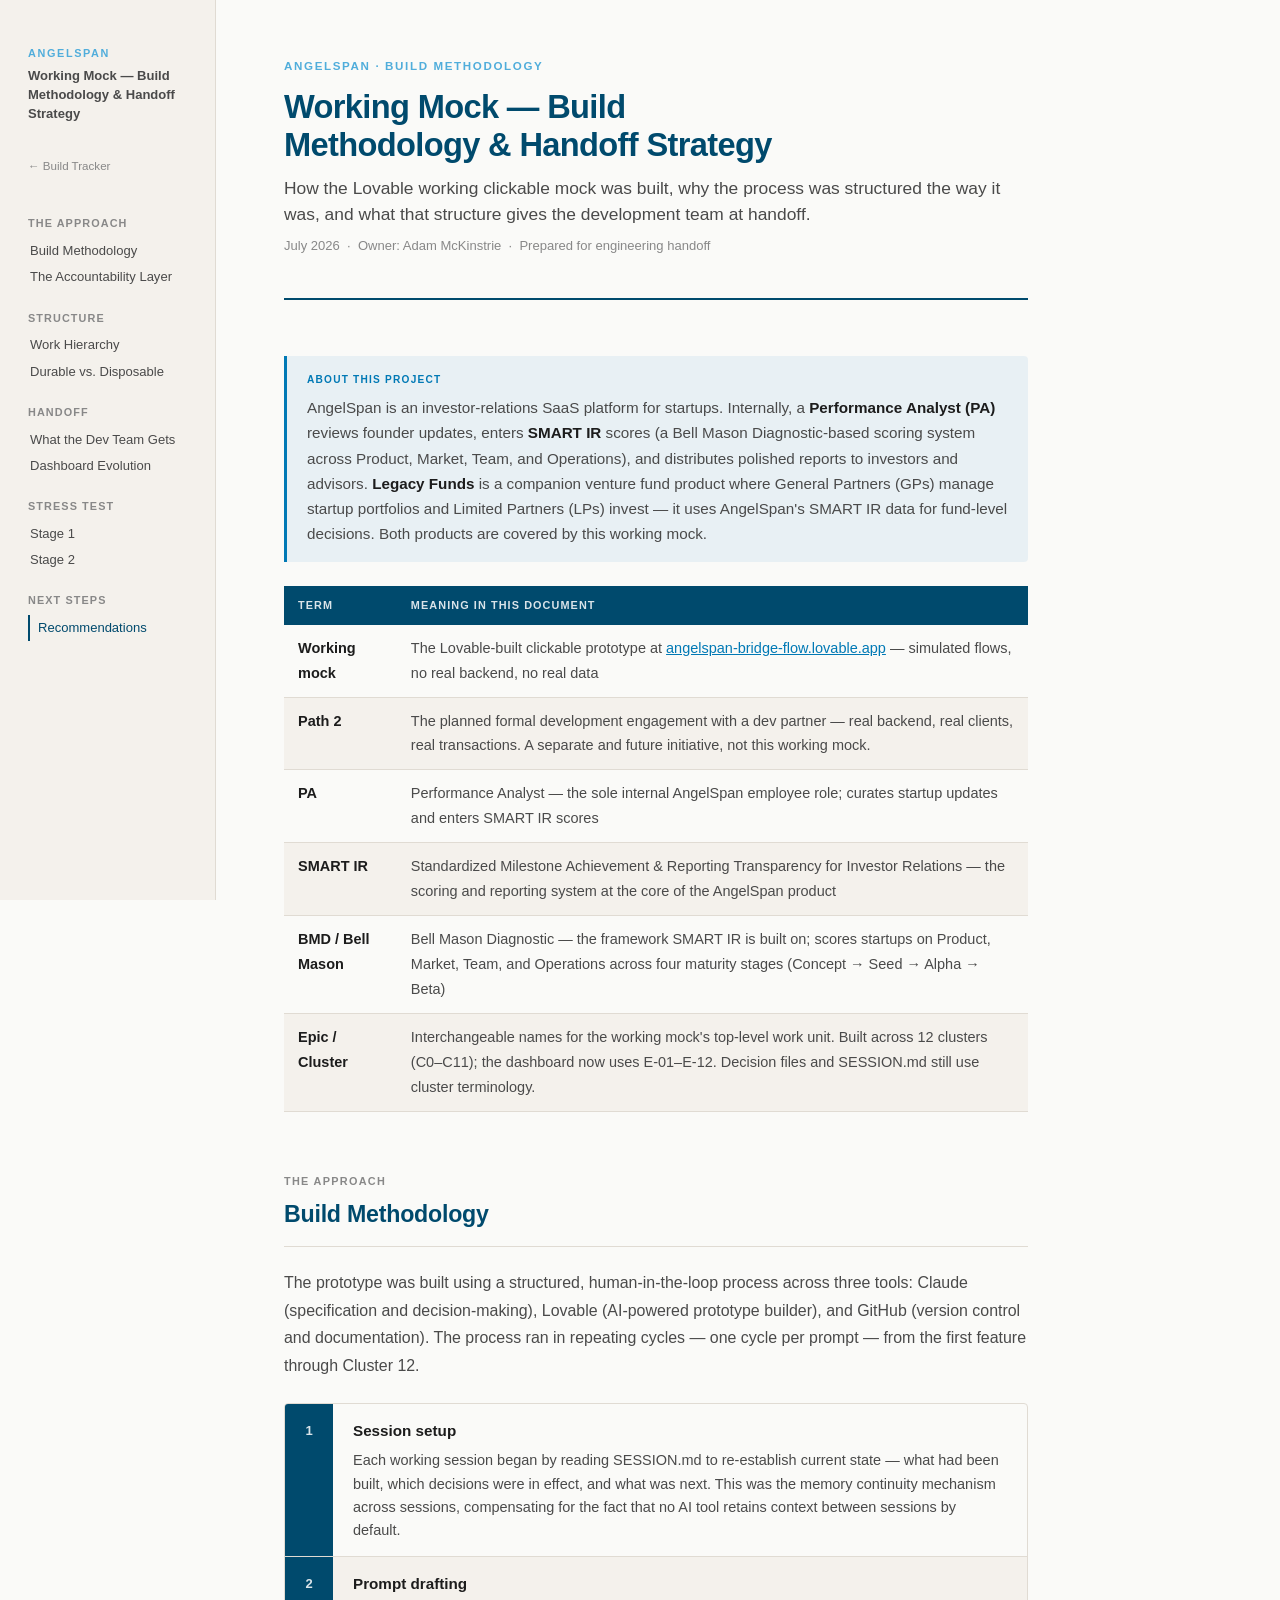
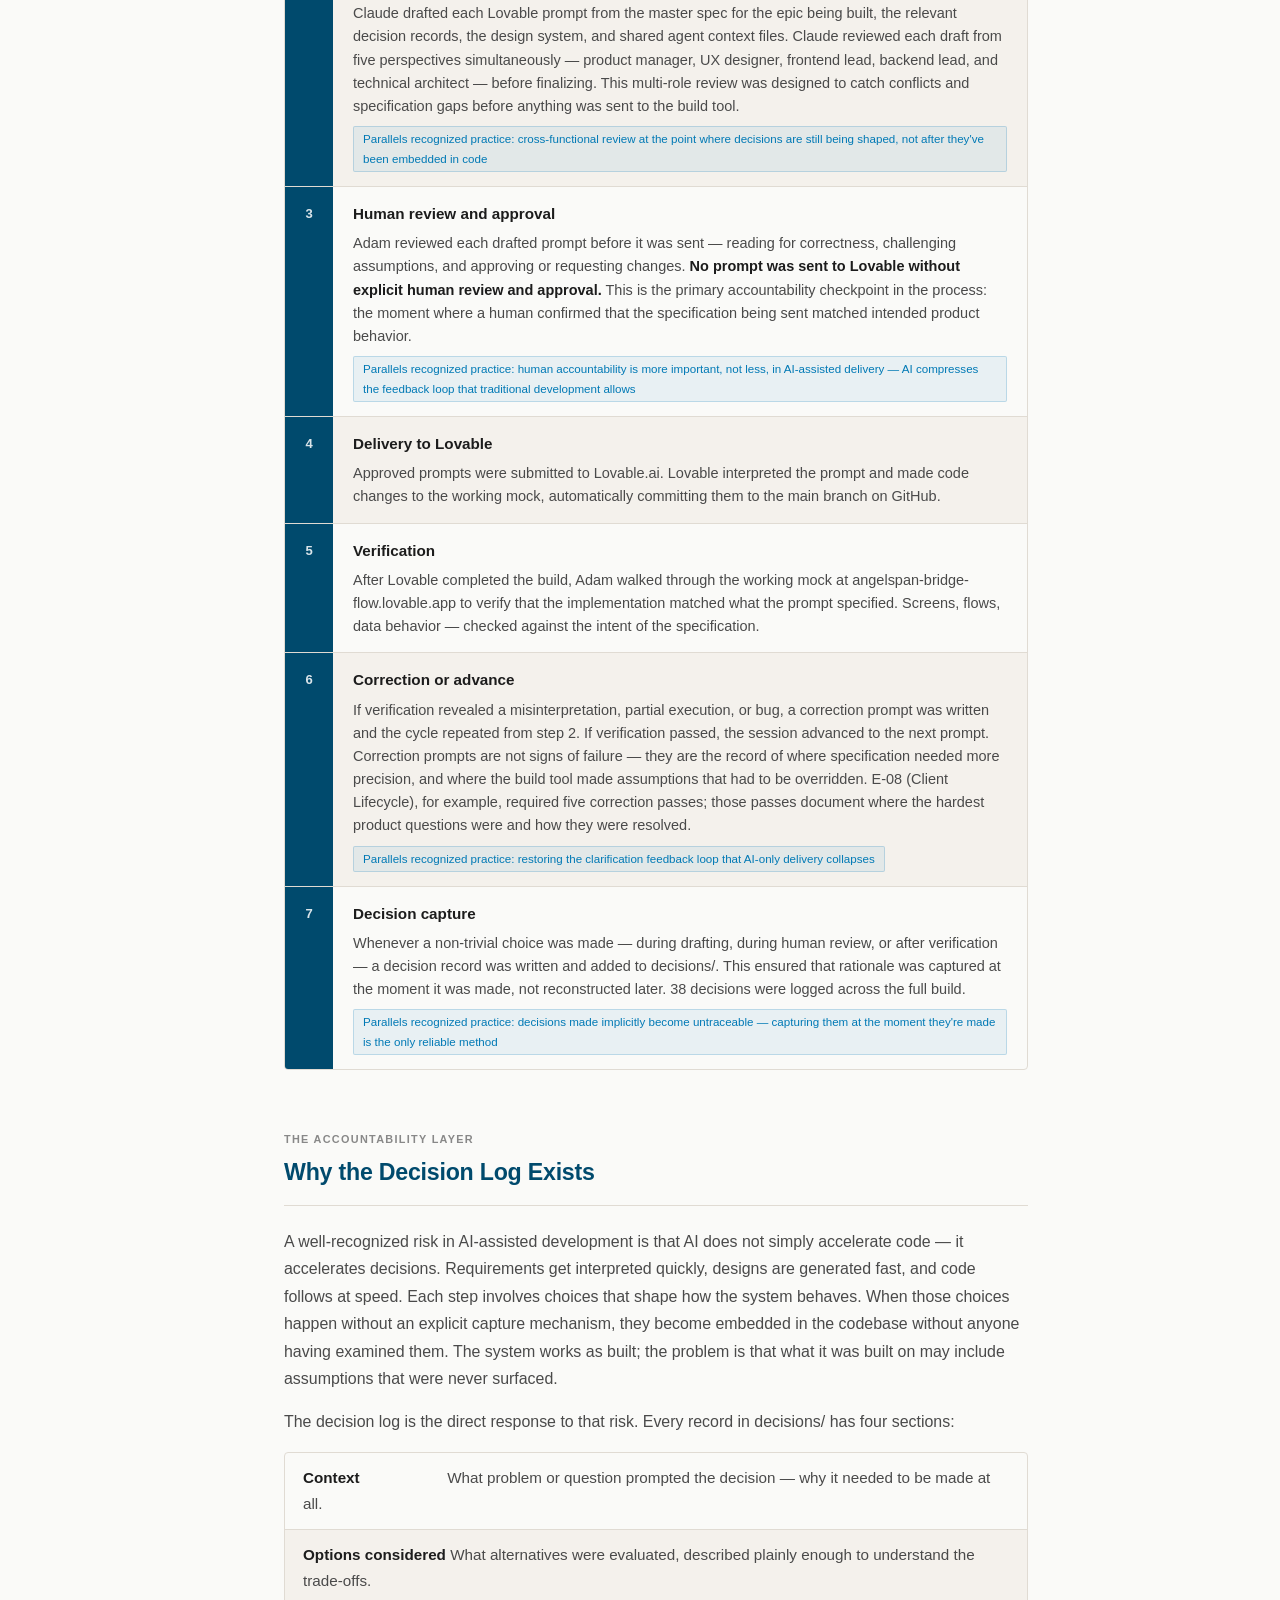
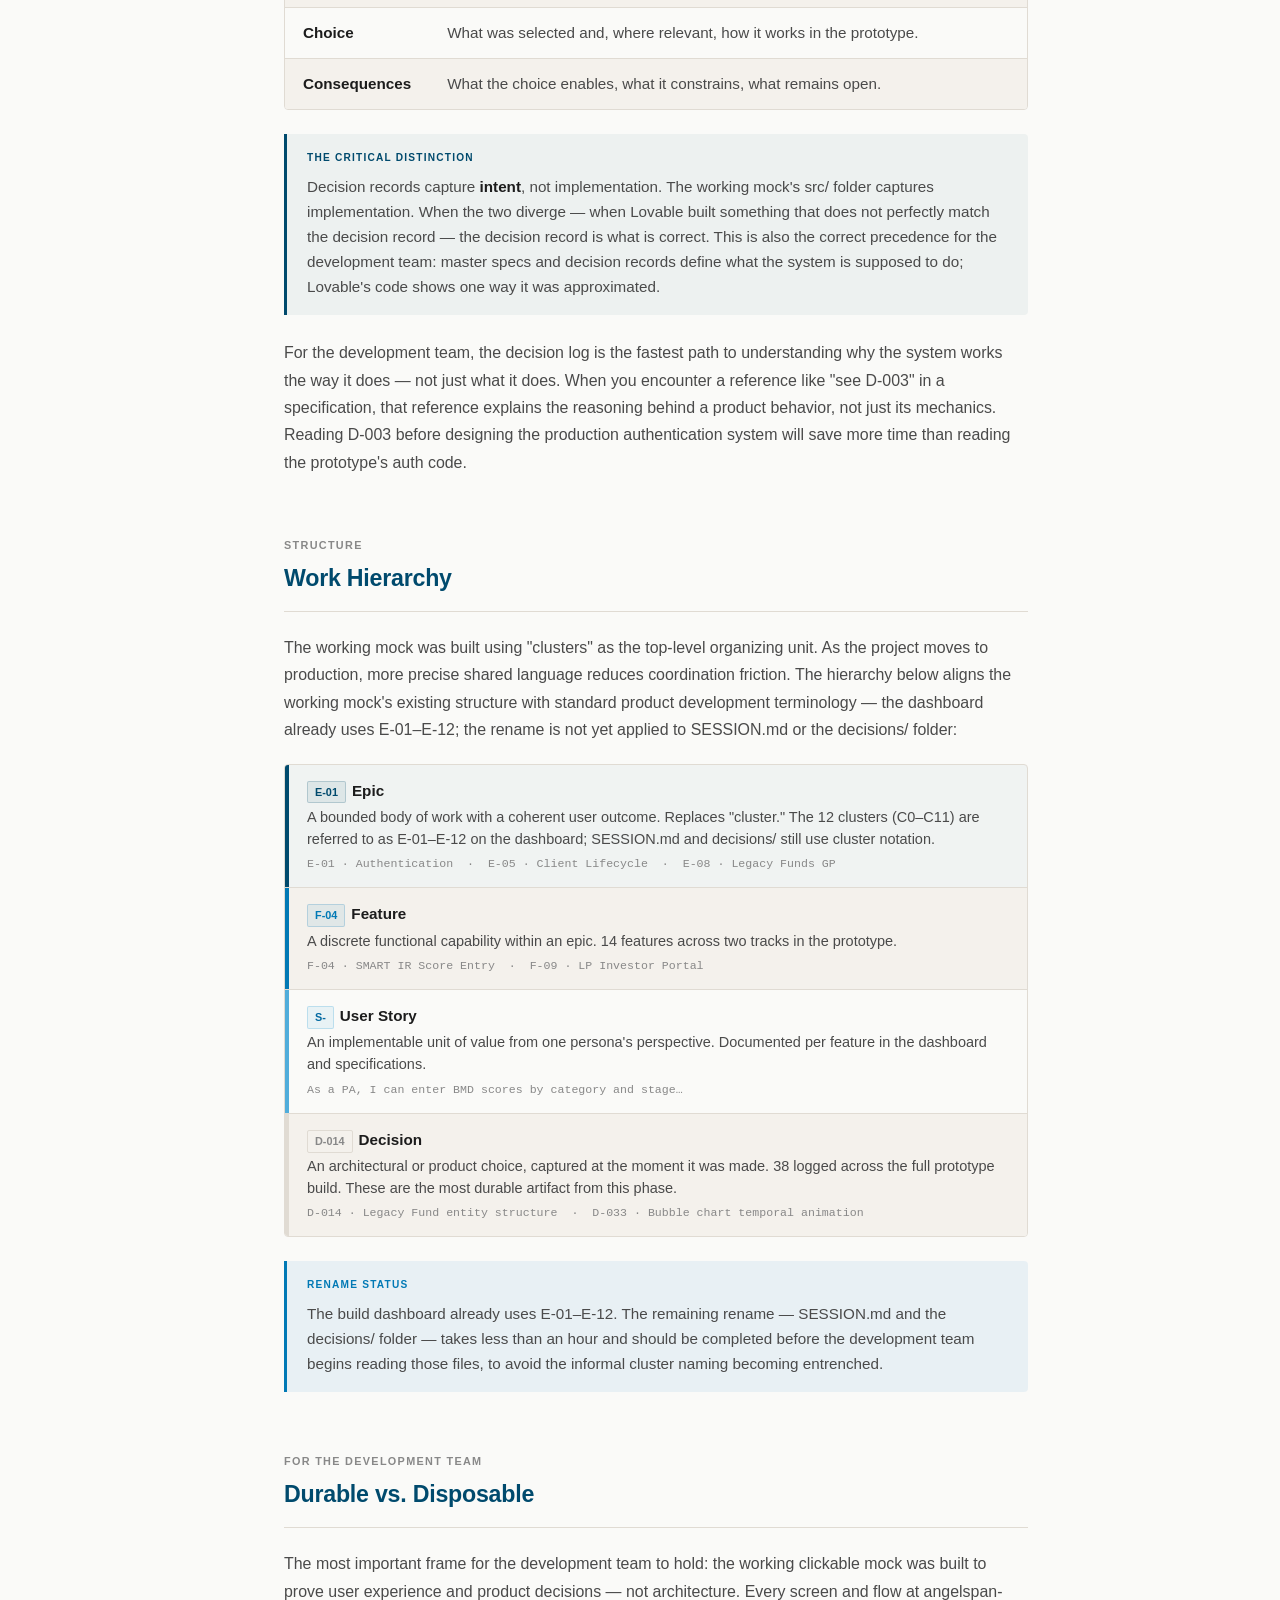
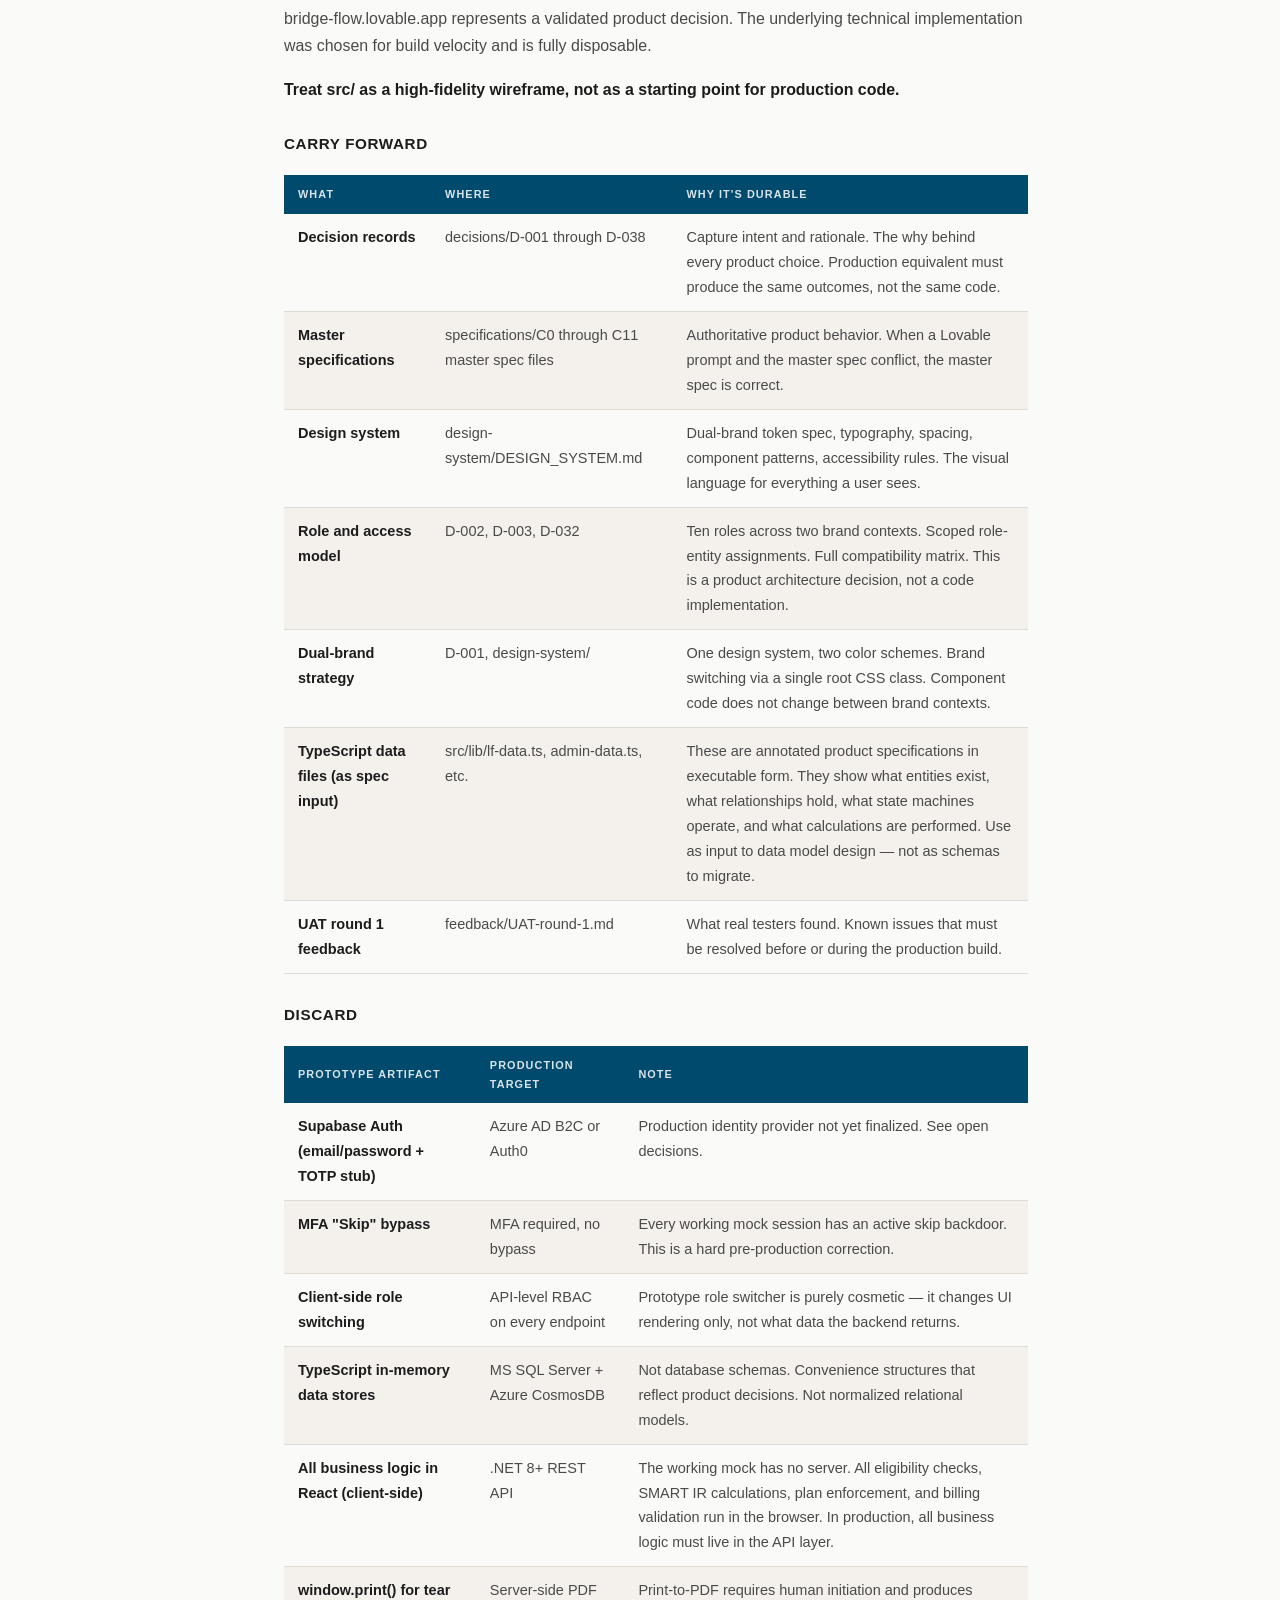
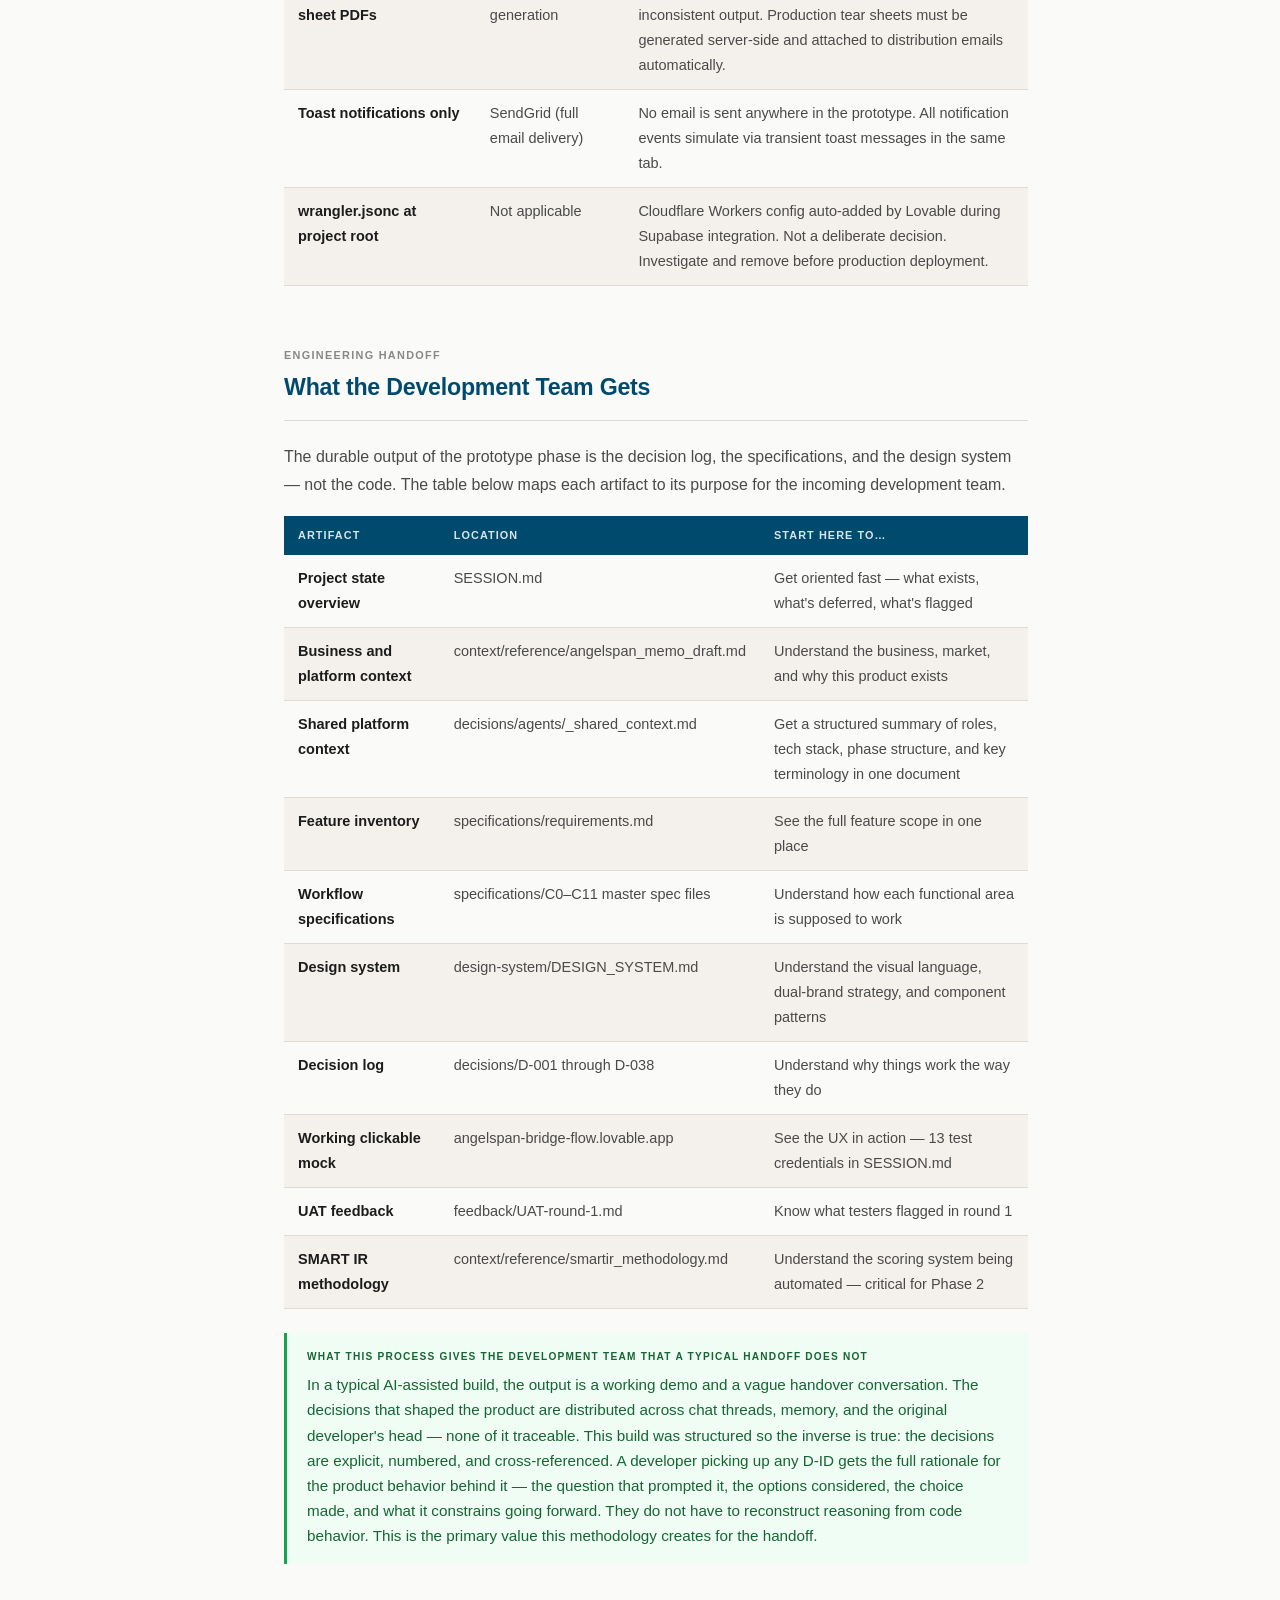
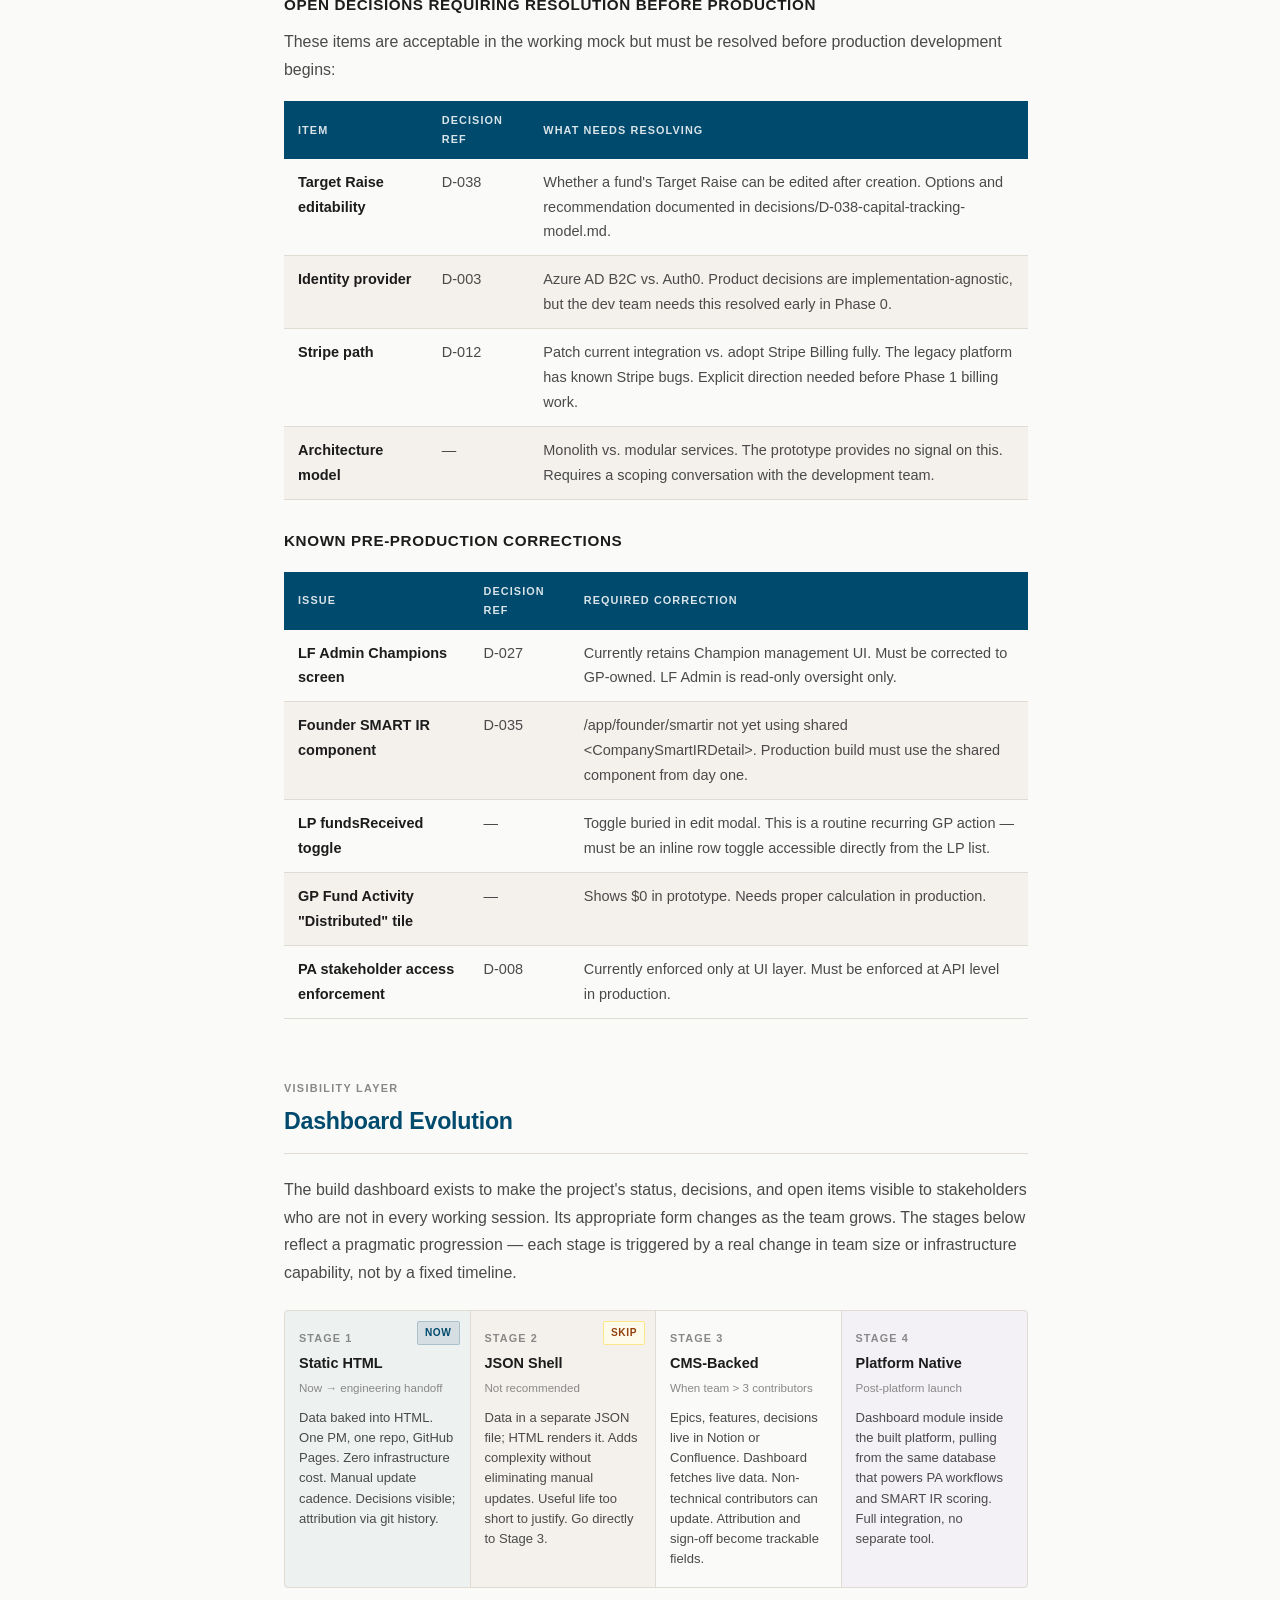
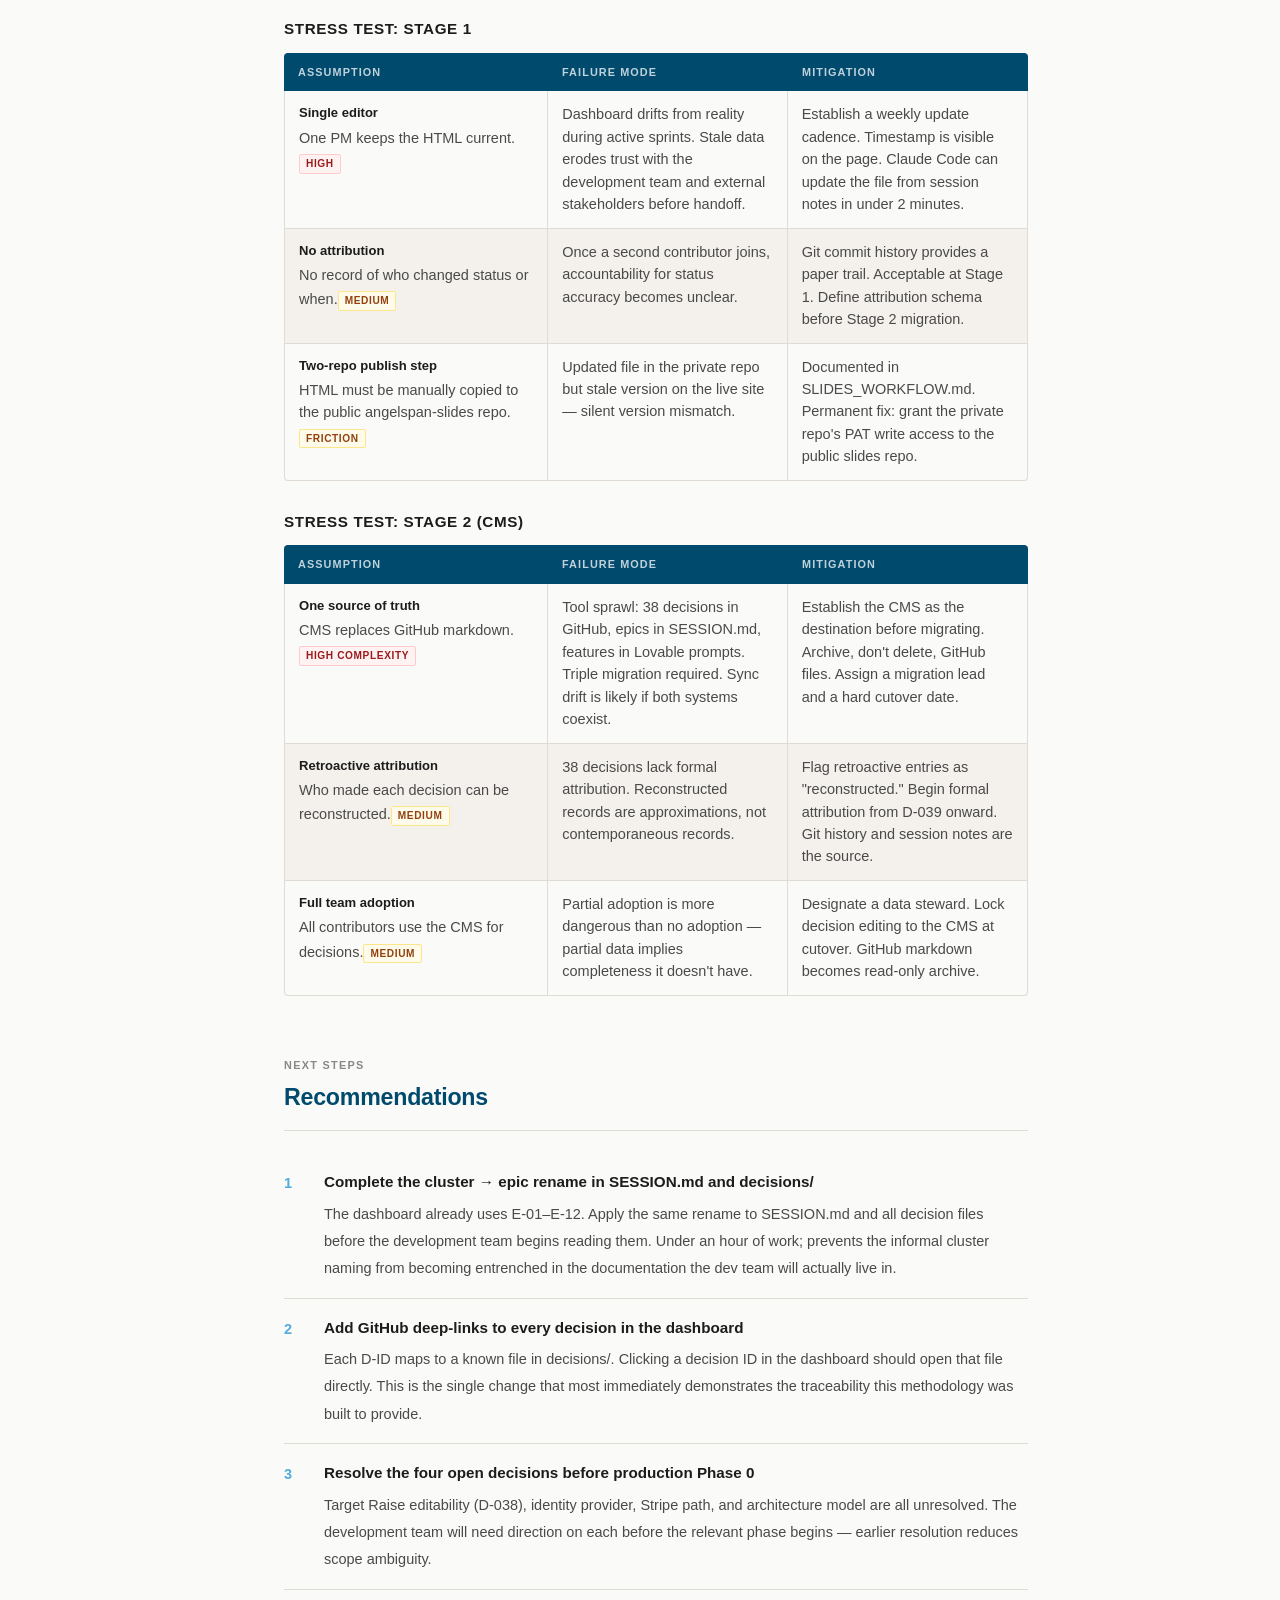
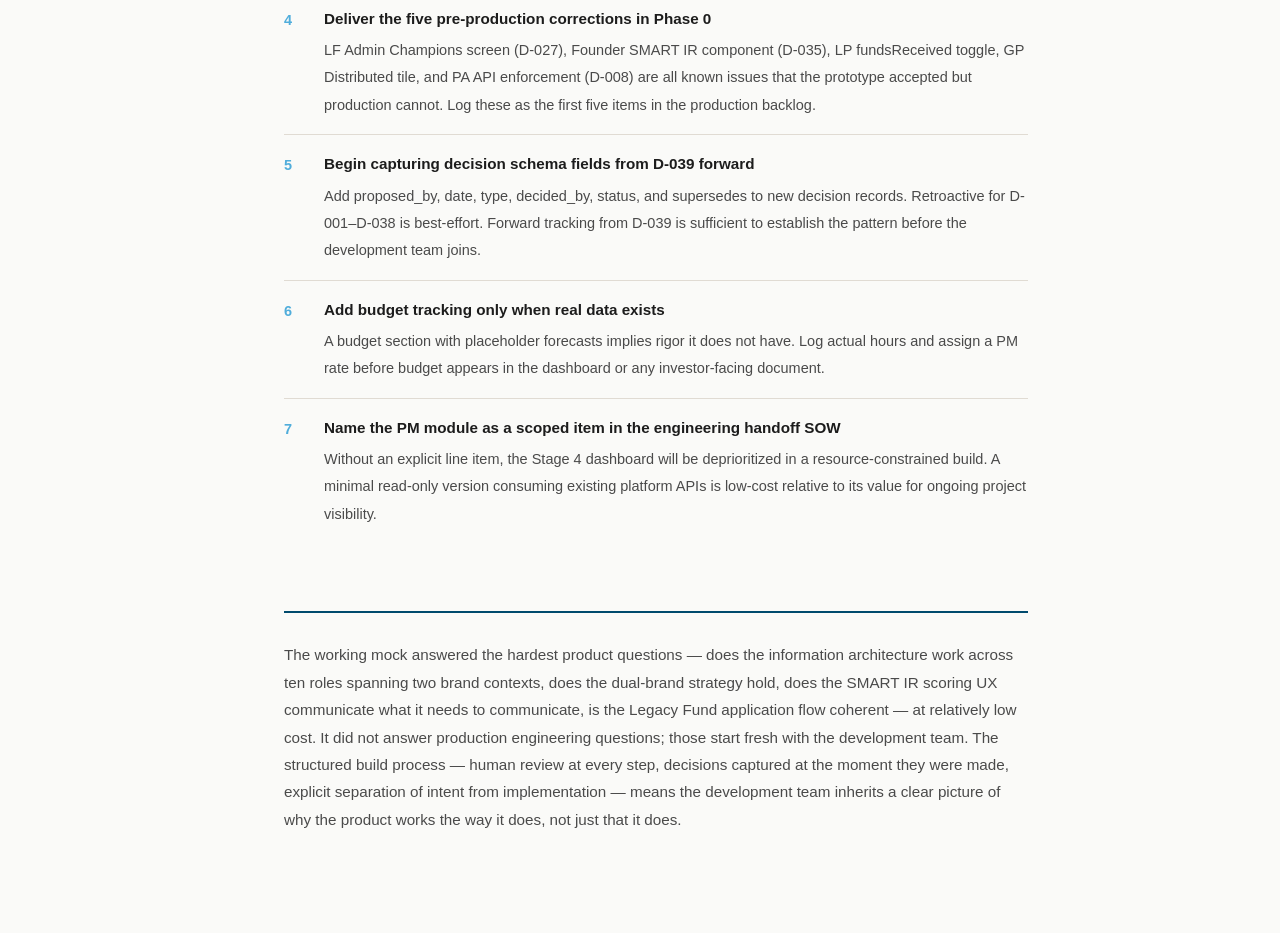
==== dashboard_strategy.html @ b53816b3 "Add files via upload" ====
<!DOCTYPE html>
<html lang="en">
<head>
<meta charset="UTF-8">
<meta name="viewport" content="width=device-width, initial-scale=1.0">
<title>AngelSpan — Working Mock Build Methodology & Handoff Strategy</title>
<style>
html { font-size: clamp(14px, 0.5vw + 11px, 18px); }
*, *::before, *::after { box-sizing: border-box; margin: 0; padding: 0; }

:root {
  --c-navy:       #004A6D;
  --c-blue:       #0179B5;
  --c-sky:        #50ADDB;
  --c-lf:         #5B21B6;
  --c-bg:         #FAFAF8;
  --c-surface:    #F4F1EC;
  --c-border:     #E0DBD3;
  --c-text:       #1C1C1C;
  --c-text-2:     #4A4A4A;
  --c-text-3:     #888;
  --c-green:      #166534;
  --c-green-bg:   #F0FDF4;
  --c-green-bd:   #BBF7D0;
  --c-amber:      #92400E;
  --c-amber-bg:   #FFFBEB;
  --c-amber-bd:   #FDE68A;
  --c-red:        #991B1B;
  --c-red-bg:     #FEF2F2;
  --font: -apple-system, BlinkMacSystemFont, 'Segoe UI', Helvetica Neue, Arial, sans-serif;
  --mono: 'SFMono-Regular', 'SF Mono', 'Fira Code', Consolas, monospace;
}

@media (prefers-color-scheme: dark) {
  :root {
    --c-bg:#0F1219; --c-surface:#181C26; --c-border:#252B3A;
    --c-text:#E4E8F0; --c-text-2:#94A0B3; --c-text-3:#4E5870;
  }
}
:root[data-theme="light"] { --c-bg:#FAFAF8; --c-surface:#F4F1EC; --c-border:#E0DBD3; --c-text:#1C1C1C; --c-text-2:#4A4A4A; --c-text-3:#888; }
:root[data-theme="dark"]  { --c-bg:#0F1219; --c-surface:#181C26; --c-border:#252B3A; --c-text:#E4E8F0; --c-text-2:#94A0B3; --c-text-3:#4E5870; }

body { font-family: var(--font); background: var(--c-bg); color: var(--c-text); font-size: 0.9167rem; line-height: 1.72; }

/* Layout */
.layout { display: grid; grid-template-columns: 216px 1fr; min-height: 100vh; }

/* Sidebar */
.toc { position: sticky; top: 0; height: 100vh; overflow-y: auto; padding: 44px 0 44px 28px; border-right: 1px solid var(--c-border); background: var(--c-surface); }
.toc-brand { font-size: 0.625rem; font-weight: 700; text-transform: uppercase; letter-spacing: .15em; color: var(--c-sky); margin-bottom: 4px; }
.toc-title { font-size: 0.75rem; font-weight: 600; color: var(--c-text-2); margin-bottom: 28px; line-height: 1.45; max-width: 160px; }
.toc-group { font-size: 0.625rem; font-weight: 700; text-transform: uppercase; letter-spacing: .1em; color: var(--c-text-3); margin: 18px 0 5px; }
.toc nav a { display: block; font-size: 0.75rem; color: var(--c-text-2); text-decoration: none; padding: 4px 12px 4px 0; border-left: 2px solid transparent; line-height: 1.4; transition: color .12s, border-color .12s, padding-left .12s; }
.toc nav a:hover, .toc nav a.on { color: var(--c-navy); border-left-color: var(--c-navy); padding-left: 8px; }

/* Content */
.content { padding: 56px 68px 100px; max-width: 880px; }
.eyebrow { font-size: 0.6667rem; font-weight: 700; text-transform: uppercase; letter-spacing: .14em; color: var(--c-sky); margin-bottom: 12px; }
h1 { font-size: 1.875rem; font-weight: 700; color: var(--c-navy); letter-spacing: -.02em; line-height: 1.18; margin-bottom: 10px; text-wrap: balance; }
.subtitle { font-size: 1.0rem; color: var(--c-text-2); margin-bottom: 8px; line-height: 1.5; }
.meta { font-size: 0.75rem; color: var(--c-text-3); padding-bottom: 40px; border-bottom: 2px solid var(--c-navy); margin-bottom: 56px; }

/* Sections */
.sec { margin-top: 60px; scroll-margin-top: 20px; }
.sec-label { font-size: 0.625rem; font-weight: 700; text-transform: uppercase; letter-spacing: .12em; color: var(--c-text-3); margin-bottom: 4px; }
.sec h2 { font-size: 1.3333rem; font-weight: 700; color: var(--c-navy); border-bottom: 1px solid var(--c-border); padding-bottom: 12px; margin-bottom: 22px; letter-spacing: -.01em; }
.sec h3 { font-size: 0.875rem; font-weight: 700; color: var(--c-text); margin: 28px 0 10px; text-transform: uppercase; letter-spacing: .04em; }
p { color: var(--c-text-2); margin-bottom: 16px; }
p:last-child { margin-bottom: 0; }
strong { color: var(--c-text); font-weight: 600; }

/* Callouts */
.box { border-left: 3px solid; padding: 16px 20px; border-radius: 0 4px 4px 0; margin: 24px 0; font-size: 0.875rem; line-height: 1.65; }
.box .lbl { font-size: 0.5833rem; font-weight: 700; text-transform: uppercase; letter-spacing: .12em; display: block; margin-bottom: 7px; }
.box.blue  { border-color: var(--c-blue); background: rgba(1,121,181,.07); color: var(--c-text-2); }
.box.blue .lbl { color: var(--c-blue); }
.box.green { border-color: #16A34A; background: var(--c-green-bg); color: var(--c-green); }
.box.green .lbl { color: var(--c-green); }
.box.amber { border-color: #D97706; background: var(--c-amber-bg); color: var(--c-amber); }
.box.amber .lbl { color: var(--c-amber); }
.box.navy  { border-color: var(--c-navy); background: rgba(0,74,109,.05); color: var(--c-text-2); }
.box.navy .lbl { color: var(--c-navy); }

/* Workflow steps */
.workflow { border: 1px solid var(--c-border); border-radius: 4px; overflow: hidden; margin: 24px 0; }
.wf-step { display: grid; grid-template-columns: 48px 1fr; border-bottom: 1px solid var(--c-border); }
.wf-step:last-child { border-bottom: none; }
.wf-step:nth-child(even) { background: var(--c-surface); }
.wf-num { background: var(--c-navy); color: rgba(255,255,255,.85); font-size: 0.75rem; font-weight: 700; display: flex; align-items: flex-start; justify-content: center; padding-top: 16px; flex-shrink: 0; }
.wf-body { padding: 14px 20px; }
.wf-title { font-size: 0.875rem; font-weight: 700; color: var(--c-text); margin-bottom: 5px; }
.wf-desc { font-size: 0.8333rem; color: var(--c-text-2); line-height: 1.6; }
.wf-note { display: inline-block; font-size: 0.6667rem; color: var(--c-blue); background: rgba(1,121,181,.07); border: 1px solid rgba(1,121,181,.2); padding: 2px 9px; border-radius: 2px; margin-top: 8px; font-weight: 500; }

/* Hierarchy */
.hier { border: 1px solid var(--c-border); border-radius: 4px; overflow: hidden; margin: 20px 0; }
.hr { display: flex; gap: 0; border-bottom: 1px solid var(--c-border); }
.hr:last-child { border-bottom: none; }
.hr:nth-child(even) { background: var(--c-surface); }
.hr-bar { width: 4px; flex-shrink: 0; }
.hr-body { padding: 13px 18px; flex: 1; }
.hr-name { font-size: 0.875rem; font-weight: 700; color: var(--c-text); margin-bottom: 3px; }
.hr-sub { font-size: 0.8333rem; color: var(--c-text-2); line-height: 1.5; margin-bottom: 4px; }
.hr-ex { font-family: var(--mono); font-size: 0.6667rem; color: var(--c-text-3); }
.pid { display: inline-block; font-size: 0.625rem; font-weight: 700; padding: 1px 7px; border-radius: 2px; margin-right: 6px; }
.pid-e { background: rgba(0,74,109,.08); color: var(--c-navy); border: 1px solid rgba(0,74,109,.2); }
.pid-f { background: rgba(1,121,181,.08); color: var(--c-blue); border: 1px solid rgba(1,121,181,.2); }
.pid-s { background: rgba(80,173,219,.1); color: #0369A1; border: 1px solid rgba(80,173,219,.3); }
.pid-d { background: var(--c-surface); color: var(--c-text-3); border: 1px solid var(--c-border); }

/* Dashboard evolution */
.stages { display: grid; grid-template-columns: repeat(4,1fr); border: 1px solid var(--c-border); border-radius: 4px; overflow: hidden; margin: 24px 0; }
.st { padding: 18px 14px; border-right: 1px solid var(--c-border); position: relative; }
.st:last-child { border-right: none; }
.st.now { background: rgba(0,74,109,.05); }
.st-n { font-size: 0.625rem; font-weight: 700; text-transform: uppercase; letter-spacing: .1em; color: var(--c-text-3); margin-bottom: 6px; }
.st-name { font-size: 0.8333rem; font-weight: 700; color: var(--c-text); margin-bottom: 5px; line-height: 1.3; }
.st-when { font-size: 0.6667rem; color: var(--c-text-3); margin-bottom: 10px; }
.st-desc { font-size: 0.75rem; color: var(--c-text-2); line-height: 1.55; }
.st-badge { position: absolute; top: 10px; right: 10px; font-size: 0.5833rem; font-weight: 700; text-transform: uppercase; letter-spacing: .06em; padding: 2px 7px; border-radius: 2px; }
.b-now  { background: rgba(0,74,109,.1); color: var(--c-navy); border: 1px solid rgba(0,74,109,.2); }
.b-skip { background: var(--c-amber-bg); color: var(--c-amber); border: 1px solid var(--c-amber-bd); }

/* Tables */
table { width: 100%; border-collapse: collapse; font-size: 0.8333rem; margin: 18px 0; }
thead th { background: var(--c-navy); color: rgba(255,255,255,.85); text-align: left; padding: 10px 14px; font-size: 0.625rem; font-weight: 700; text-transform: uppercase; letter-spacing: .1em; }
tbody tr { border-bottom: 1px solid var(--c-border); }
tbody tr:nth-child(even) { background: var(--c-surface); }
tbody td { padding: 11px 14px; color: var(--c-text-2); vertical-align: top; }
tbody td:first-child { font-weight: 600; color: var(--c-text); }
tbody tr:last-child td { border-bottom: none; }

/* Stress table */
.stress-hd { display: grid; grid-template-columns: 1.1fr 1fr 1fr; background: var(--c-navy); border-radius: 4px 4px 0 0; }
.stress-hd div { font-size: 0.625rem; font-weight: 700; text-transform: uppercase; letter-spacing: .1em; color: rgba(255,255,255,.75); padding: 10px 14px; }
.stress-body { border: 1px solid var(--c-border); border-top: none; border-radius: 0 0 4px 4px; overflow: hidden; margin-bottom: 28px; }
.sr { display: grid; grid-template-columns: 1.1fr 1fr 1fr; border-bottom: 1px solid var(--c-border); }
.sr:last-child { border-bottom: none; }
.sr:nth-child(even) { background: var(--c-surface); }
.sc { padding: 12px 14px; font-size: 0.8333rem; color: var(--c-text-2); border-right: 1px solid var(--c-border); line-height: 1.55; }
.sc:last-child { border-right: none; }
.sc strong { font-size: 0.75rem; color: var(--c-text); display: block; margin-bottom: 3px; }
.sev { font-size: 0.5833rem; font-weight: 700; text-transform: uppercase; letter-spacing: .06em; padding: 1px 6px; border-radius: 2px; display: inline-block; margin-top: 5px; }
.sev-h { background: var(--c-red-bg); color: var(--c-red); border: 1px solid #FECACA; }
.sev-m { background: var(--c-amber-bg); color: var(--c-amber); border: 1px solid var(--c-amber-bd); }
.sev-l { background: var(--c-green-bg); color: var(--c-green); border: 1px solid var(--c-green-bd); }

/* Tag */
.tag { display: inline-block; font-size: 0.5833rem; font-weight: 700; text-transform: uppercase; letter-spacing: .05em; padding: 2px 7px; border-radius: 2px; margin-right: 3px; }
.t-now { background: rgba(0,74,109,.08); color: var(--c-navy); border: 1px solid rgba(0,74,109,.2); }
.t-s3  { background: var(--c-amber-bg); color: var(--c-amber); border: 1px solid var(--c-amber-bd); }
.t-s4  { background: rgba(91,33,182,.07); color: var(--c-lf); border: 1px solid rgba(91,33,182,.2); }

/* Recs */
.recs { list-style: none; margin: 20px 0; }
.recs li { display: flex; gap: 18px; padding: 16px 0; border-bottom: 1px solid var(--c-border); align-items: flex-start; }
.recs li:last-child { border-bottom: none; }
.rn { font-size: 0.8333rem; font-weight: 700; color: var(--c-sky); min-width: 22px; padding-top: 2px; }
.rb strong { display: block; font-size: 0.875rem; color: var(--c-text); margin-bottom: 4px; }
.rb span { font-size: 0.8333rem; color: var(--c-text-2); line-height: 1.65; }

/* Closing rule */
.closing { border-top: 2px solid var(--c-navy); margin-top: 68px; padding-top: 28px; }
.closing p { font-size: 0.875rem; color: var(--c-text-2); line-height: 1.8; }

@media (max-width: 760px) {
  .layout { grid-template-columns: 1fr; }
  .toc { display: none; }
  .content { padding: 32px 24px 64px; }
  .stages { grid-template-columns: 1fr 1fr; }
  .stress-hd, .sr { grid-template-columns: 1fr; }
  .stress-hd div:not(:first-child) { display: none; }
}
</style>
</head>
<body>
<div class="layout">

<!-- TOC -->
<nav class="toc">
  <div class="toc-brand">AngelSpan</div>
  <div class="toc-title">Working Mock — Build Methodology &amp; Handoff Strategy</div>
  <a href="prototype_dashboard.html" style="display:inline-flex;align-items:center;gap:5px;font-size:0.6667rem;color:var(--c-text-3);text-decoration:none;margin-bottom:20px;margin-top:-10px;" onmouseover="this.style.color='var(--c-blue)'" onmouseout="this.style.color='var(--c-text-3)'">← Build Tracker</a>
  <nav>
    <div class="toc-group">The Approach</div>
    <a href="#methodology">Build Methodology</a>
    <a href="#accountability">The Accountability Layer</a>
    <div class="toc-group">Structure</div>
    <a href="#hierarchy">Work Hierarchy</a>
    <a href="#durable">Durable vs. Disposable</a>
    <div class="toc-group">Handoff</div>
    <a href="#handoff">What the Dev Team Gets</a>
    <a href="#dashboard">Dashboard Evolution</a>
    <div class="toc-group">Stress Test</div>
    <a href="#st1">Stage 1</a>
    <a href="#st2">Stage 2</a>
    <div class="toc-group">Next Steps</div>
    <a href="#recs">Recommendations</a>
  </nav>
</nav>

<main class="content">

  <div class="eyebrow">AngelSpan · Build Methodology</div>
  <h1>Working Mock — Build Methodology &amp; Handoff Strategy</h1>
  <p class="subtitle">How the Lovable working clickable mock was built, why the process was structured the way it was, and what that structure gives the development team at handoff.</p>
  <p class="meta">July 2026 &nbsp;·&nbsp; Owner: Adam McKinstrie &nbsp;·&nbsp; Prepared for engineering handoff</p>
  <div class="box blue" style="margin-top:24px;">
    <span class="lbl">About this project</span>
    AngelSpan is an investor-relations SaaS platform for startups. Internally, a <strong>Performance Analyst (PA)</strong> reviews founder updates, enters <strong>SMART IR</strong> scores (a Bell Mason Diagnostic-based scoring system across Product, Market, Team, and Operations), and distributes polished reports to investors and advisors. <strong>Legacy Funds</strong> is a companion venture fund product where General Partners (GPs) manage startup portfolios and Limited Partners (LPs) invest — it uses AngelSpan's SMART IR data for fund-level decisions. Both products are covered by this working mock.
  </div>

  <div style="margin-top:16px;margin-bottom:0;">
    <table style="margin:0;">
      <thead><tr><th>Term</th><th>Meaning in this document</th></tr></thead>
      <tbody>
        <tr><td>Working mock</td><td>The Lovable-built clickable prototype at <a href="https://angelspan-bridge-flow.lovable.app" target="_blank" style="color:var(--c-blue);">angelspan-bridge-flow.lovable.app</a> — simulated flows, no real backend, no real data</td></tr>
        <tr><td>Path 2</td><td>The planned formal development engagement with a dev partner — real backend, real clients, real transactions. A separate and future initiative, not this working mock.</td></tr>
        <tr><td>PA</td><td>Performance Analyst — the sole internal AngelSpan employee role; curates startup updates and enters SMART IR scores</td></tr>
        <tr><td>SMART IR</td><td>Standardized Milestone Achievement &amp; Reporting Transparency for Investor Relations — the scoring and reporting system at the core of the AngelSpan product</td></tr>
        <tr><td>BMD / Bell Mason</td><td>Bell Mason Diagnostic — the framework SMART IR is built on; scores startups on Product, Market, Team, and Operations across four maturity stages (Concept → Seed → Alpha → Beta)</td></tr>
        <tr><td>Epic / Cluster</td><td>Interchangeable names for the working mock's top-level work unit. Built across 12 clusters (C0–C11); the dashboard now uses E-01–E-12. Decision files and SESSION.md still use cluster terminology.</td></tr>
      </tbody>
    </table>
  </div>


  <!-- Methodology -->
  <section class="sec" id="methodology">
    <div class="sec-label">The Approach</div>
    <h2>Build Methodology</h2>

    <p>The prototype was built using a structured, human-in-the-loop process across three tools: Claude (specification and decision-making), Lovable (AI-powered prototype builder), and GitHub (version control and documentation). The process ran in repeating cycles — one cycle per prompt — from the first feature through Cluster 12.</p>

    <div class="workflow">
      <div class="wf-step">
        <div class="wf-num">1</div>
        <div class="wf-body">
          <div class="wf-title">Session setup</div>
          <div class="wf-desc">Each working session began by reading SESSION.md to re-establish current state — what had been built, which decisions were in effect, and what was next. This was the memory continuity mechanism across sessions, compensating for the fact that no AI tool retains context between sessions by default.</div>
        </div>
      </div>
      <div class="wf-step">
        <div class="wf-num">2</div>
        <div class="wf-body">
          <div class="wf-title">Prompt drafting</div>
          <div class="wf-desc">Claude drafted each Lovable prompt from the master spec for the epic being built, the relevant decision records, the design system, and shared agent context files. Claude reviewed each draft from five perspectives simultaneously — product manager, UX designer, frontend lead, backend lead, and technical architect — before finalizing. This multi-role review was designed to catch conflicts and specification gaps before anything was sent to the build tool.</div>
          <div class="wf-note">Parallels recognized practice: cross-functional review at the point where decisions are still being shaped, not after they've been embedded in code</div>
        </div>
      </div>
      <div class="wf-step">
        <div class="wf-num">3</div>
        <div class="wf-body">
          <div class="wf-title">Human review and approval</div>
          <div class="wf-desc">Adam reviewed each drafted prompt before it was sent — reading for correctness, challenging assumptions, and approving or requesting changes. <strong>No prompt was sent to Lovable without explicit human review and approval.</strong> This is the primary accountability checkpoint in the process: the moment where a human confirmed that the specification being sent matched intended product behavior.</div>
          <div class="wf-note">Parallels recognized practice: human accountability is more important, not less, in AI-assisted delivery — AI compresses the feedback loop that traditional development allows</div>
        </div>
      </div>
      <div class="wf-step">
        <div class="wf-num">4</div>
        <div class="wf-body">
          <div class="wf-title">Delivery to Lovable</div>
          <div class="wf-desc">Approved prompts were submitted to Lovable.ai. Lovable interpreted the prompt and made code changes to the working mock, automatically committing them to the main branch on GitHub.</div>
        </div>
      </div>
      <div class="wf-step">
        <div class="wf-num">5</div>
        <div class="wf-body">
          <div class="wf-title">Verification</div>
          <div class="wf-desc">After Lovable completed the build, Adam walked through the working mock at angelspan-bridge-flow.lovable.app to verify that the implementation matched what the prompt specified. Screens, flows, data behavior — checked against the intent of the specification.</div>
        </div>
      </div>
      <div class="wf-step">
        <div class="wf-num">6</div>
        <div class="wf-body">
          <div class="wf-title">Correction or advance</div>
          <div class="wf-desc">If verification revealed a misinterpretation, partial execution, or bug, a correction prompt was written and the cycle repeated from step 2. If verification passed, the session advanced to the next prompt. Correction prompts are not signs of failure — they are the record of where specification needed more precision, and where the build tool made assumptions that had to be overridden. E-08 (Client Lifecycle), for example, required five correction passes; those passes document where the hardest product questions were and how they were resolved.</div>
          <div class="wf-note">Parallels recognized practice: restoring the clarification feedback loop that AI-only delivery collapses</div>
        </div>
      </div>
      <div class="wf-step">
        <div class="wf-num">7</div>
        <div class="wf-body">
          <div class="wf-title">Decision capture</div>
          <div class="wf-desc">Whenever a non-trivial choice was made — during drafting, during human review, or after verification — a decision record was written and added to decisions/. This ensured that rationale was captured at the moment it was made, not reconstructed later. 38 decisions were logged across the full build.</div>
          <div class="wf-note">Parallels recognized practice: decisions made implicitly become untraceable — capturing them at the moment they're made is the only reliable method</div>
        </div>
      </div>
    </div>
  </section>


  <!-- Accountability -->
  <section class="sec" id="accountability">
    <div class="sec-label">The Accountability Layer</div>
    <h2>Why the Decision Log Exists</h2>

    <p>A well-recognized risk in AI-assisted development is that AI does not simply accelerate code — it accelerates decisions. Requirements get interpreted quickly, designs are generated fast, and code follows at speed. Each step involves choices that shape how the system behaves. When those choices happen without an explicit capture mechanism, they become embedded in the codebase without anyone having examined them. The system works as built; the problem is that what it was built on may include assumptions that were never surfaced.</p>

    <p>The decision log is the direct response to that risk. Every record in decisions/ has four sections:</p>

    <ul style="list-style:none; border:1px solid var(--c-border); border-radius:4px; overflow:hidden; margin:16px 0;">
      <li style="padding:12px 18px; border-bottom:1px solid var(--c-border); font-size:0.875rem; color:var(--c-text-2);"><strong style="color:var(--c-text); display:inline-block; min-width:140px;">Context</strong> What problem or question prompted the decision — why it needed to be made at all.</li>
      <li style="padding:12px 18px; border-bottom:1px solid var(--c-border); font-size:0.875rem; color:var(--c-text-2); background:var(--c-surface);"><strong style="color:var(--c-text); display:inline-block; min-width:140px;">Options considered</strong> What alternatives were evaluated, described plainly enough to understand the trade-offs.</li>
      <li style="padding:12px 18px; border-bottom:1px solid var(--c-border); font-size:0.875rem; color:var(--c-text-2);"><strong style="color:var(--c-text); display:inline-block; min-width:140px;">Choice</strong> What was selected and, where relevant, how it works in the prototype.</li>
      <li style="padding:12px 18px; font-size:0.875rem; color:var(--c-text-2); background:var(--c-surface);"><strong style="color:var(--c-text); display:inline-block; min-width:140px;">Consequences</strong> What the choice enables, what it constrains, what remains open.</li>
    </ul>

    <div class="box navy">
      <span class="lbl">The critical distinction</span>
      Decision records capture <strong>intent</strong>, not implementation. The working mock's src/ folder captures implementation. When the two diverge — when Lovable built something that does not perfectly match the decision record — the decision record is what is correct. This is also the correct precedence for the development team: master specs and decision records define what the system is supposed to do; Lovable's code shows one way it was approximated.
    </div>

    <p>For the development team, the decision log is the fastest path to understanding why the system works the way it does — not just what it does. When you encounter a reference like "see D-003" in a specification, that reference explains the reasoning behind a product behavior, not just its mechanics. Reading D-003 before designing the production authentication system will save more time than reading the prototype's auth code.</p>
  </section>


  <!-- Hierarchy -->
  <section class="sec" id="hierarchy">
    <div class="sec-label">Structure</div>
    <h2>Work Hierarchy</h2>

    <p>The working mock was built using "clusters" as the top-level organizing unit. As the project moves to production, more precise shared language reduces coordination friction. The hierarchy below aligns the working mock's existing structure with standard product development terminology — the dashboard already uses E-01–E-12; the rename is not yet applied to SESSION.md or the decisions/ folder:</p>

    <div class="hier">
      <div class="hr" style="background:rgba(0,74,109,.04);">
        <div class="hr-bar" style="background:var(--c-navy);"></div>
        <div class="hr-body">
          <div class="hr-name"><span class="pid pid-e">E-01</span>Epic</div>
          <div class="hr-sub">A bounded body of work with a coherent user outcome. Replaces "cluster." The 12 clusters (C0–C11) are referred to as E-01–E-12 on the dashboard; SESSION.md and decisions/ still use cluster notation.</div>
          <div class="hr-ex">E-01 · Authentication &nbsp;·&nbsp; E-05 · Client Lifecycle &nbsp;·&nbsp; E-08 · Legacy Funds GP</div>
        </div>
      </div>
      <div class="hr">
        <div class="hr-bar" style="background:var(--c-blue);"></div>
        <div class="hr-body">
          <div class="hr-name"><span class="pid pid-f">F-04</span>Feature</div>
          <div class="hr-sub">A discrete functional capability within an epic. 14 features across two tracks in the prototype.</div>
          <div class="hr-ex">F-04 · SMART IR Score Entry &nbsp;·&nbsp; F-09 · LP Investor Portal</div>
        </div>
      </div>
      <div class="hr">
        <div class="hr-bar" style="background:var(--c-sky);"></div>
        <div class="hr-body">
          <div class="hr-name"><span class="pid pid-s">S-</span>User Story</div>
          <div class="hr-sub">An implementable unit of value from one persona's perspective. Documented per feature in the dashboard and specifications.</div>
          <div class="hr-ex">As a PA, I can enter BMD scores by category and stage…</div>
        </div>
      </div>
      <div class="hr" style="background:var(--c-surface);">
        <div class="hr-bar" style="background:var(--c-border);"></div>
        <div class="hr-body">
          <div class="hr-name"><span class="pid pid-d">D-014</span>Decision</div>
          <div class="hr-sub">An architectural or product choice, captured at the moment it was made. 38 logged across the full prototype build. These are the most durable artifact from this phase.</div>
          <div class="hr-ex">D-014 · Legacy Fund entity structure &nbsp;·&nbsp; D-033 · Bubble chart temporal animation</div>
        </div>
      </div>
    </div>

    <div class="box blue">
      <span class="lbl">Rename status</span>
      The build dashboard already uses E-01–E-12. The remaining rename — SESSION.md and the decisions/ folder — takes less than an hour and should be completed before the development team begins reading those files, to avoid the informal cluster naming becoming entrenched.
    </div>
  </section>


  <!-- Durable vs Disposable -->
  <section class="sec" id="durable">
    <div class="sec-label">For the Development Team</div>
    <h2>Durable vs. Disposable</h2>

    <p>The most important frame for the development team to hold: the working clickable mock was built to prove user experience and product decisions — not architecture. Every screen and flow at angelspan-bridge-flow.lovable.app represents a validated product decision. The underlying technical implementation was chosen for build velocity and is fully disposable.</p>

    <p><strong>Treat src/ as a high-fidelity wireframe, not as a starting point for production code.</strong></p>

    <h3>Carry forward</h3>
    <table>
      <thead><tr><th>What</th><th>Where</th><th>Why it's durable</th></tr></thead>
      <tbody>
        <tr><td>Decision records</td><td>decisions/D-001 through D-038</td><td>Capture intent and rationale. The why behind every product choice. Production equivalent must produce the same outcomes, not the same code.</td></tr>
        <tr><td>Master specifications</td><td>specifications/C0 through C11 master spec files</td><td>Authoritative product behavior. When a Lovable prompt and the master spec conflict, the master spec is correct.</td></tr>
        <tr><td>Design system</td><td>design-system/DESIGN_SYSTEM.md</td><td>Dual-brand token spec, typography, spacing, component patterns, accessibility rules. The visual language for everything a user sees.</td></tr>
        <tr><td>Role and access model</td><td>D-002, D-003, D-032</td><td>Ten roles across two brand contexts. Scoped role-entity assignments. Full compatibility matrix. This is a product architecture decision, not a code implementation.</td></tr>
        <tr><td>Dual-brand strategy</td><td>D-001, design-system/</td><td>One design system, two color schemes. Brand switching via a single root CSS class. Component code does not change between brand contexts.</td></tr>
        <tr><td>TypeScript data files (as spec input)</td><td>src/lib/lf-data.ts, admin-data.ts, etc.</td><td>These are annotated product specifications in executable form. They show what entities exist, what relationships hold, what state machines operate, and what calculations are performed. Use as input to data model design — not as schemas to migrate.</td></tr>
        <tr><td>UAT round 1 feedback</td><td>feedback/UAT-round-1.md</td><td>What real testers found. Known issues that must be resolved before or during the production build.</td></tr>
      </tbody>
    </table>

    <h3>Discard</h3>
    <table>
      <thead><tr><th>Prototype artifact</th><th>Production target</th><th>Note</th></tr></thead>
      <tbody>
        <tr><td>Supabase Auth (email/password + TOTP stub)</td><td>Azure AD B2C or Auth0</td><td>Production identity provider not yet finalized. See open decisions.</td></tr>
        <tr><td>MFA "Skip" bypass</td><td>MFA required, no bypass</td><td>Every working mock session has an active skip backdoor. This is a hard pre-production correction.</td></tr>
        <tr><td>Client-side role switching</td><td>API-level RBAC on every endpoint</td><td>Prototype role switcher is purely cosmetic — it changes UI rendering only, not what data the backend returns.</td></tr>
        <tr><td>TypeScript in-memory data stores</td><td>MS SQL Server + Azure CosmosDB</td><td>Not database schemas. Convenience structures that reflect product decisions. Not normalized relational models.</td></tr>
        <tr><td>All business logic in React (client-side)</td><td>.NET 8+ REST API</td><td>The working mock has no server. All eligibility checks, SMART IR calculations, plan enforcement, and billing validation run in the browser. In production, all business logic must live in the API layer.</td></tr>
        <tr><td>window.print() for tear sheet PDFs</td><td>Server-side PDF generation</td><td>Print-to-PDF requires human initiation and produces inconsistent output. Production tear sheets must be generated server-side and attached to distribution emails automatically.</td></tr>
        <tr><td>Toast notifications only</td><td>SendGrid (full email delivery)</td><td>No email is sent anywhere in the prototype. All notification events simulate via transient toast messages in the same tab.</td></tr>
        <tr><td>wrangler.jsonc at project root</td><td>Not applicable</td><td>Cloudflare Workers config auto-added by Lovable during Supabase integration. Not a deliberate decision. Investigate and remove before production deployment.</td></tr>
      </tbody>
    </table>
  </section>


  <!-- Handoff package -->
  <section class="sec" id="handoff">
    <div class="sec-label">Engineering Handoff</div>
    <h2>What the Development Team Gets</h2>

    <p>The durable output of the prototype phase is the decision log, the specifications, and the design system — not the code. The table below maps each artifact to its purpose for the incoming development team.</p>

    <table>
      <thead><tr><th>Artifact</th><th>Location</th><th>Start here to…</th></tr></thead>
      <tbody>
        <tr><td>Project state overview</td><td>SESSION.md</td><td>Get oriented fast — what exists, what's deferred, what's flagged</td></tr>
        <tr><td>Business and platform context</td><td>context/reference/angelspan_memo_draft.md</td><td>Understand the business, market, and why this product exists</td></tr>
        <tr><td>Shared platform context</td><td>decisions/agents/_shared_context.md</td><td>Get a structured summary of roles, tech stack, phase structure, and key terminology in one document</td></tr>
        <tr><td>Feature inventory</td><td>specifications/requirements.md</td><td>See the full feature scope in one place</td></tr>
        <tr><td>Workflow specifications</td><td>specifications/C0–C11 master spec files</td><td>Understand how each functional area is supposed to work</td></tr>
        <tr><td>Design system</td><td>design-system/DESIGN_SYSTEM.md</td><td>Understand the visual language, dual-brand strategy, and component patterns</td></tr>
        <tr><td>Decision log</td><td>decisions/D-001 through D-038</td><td>Understand why things work the way they do</td></tr>
        <tr><td>Working clickable mock</td><td>angelspan-bridge-flow.lovable.app</td><td>See the UX in action — 13 test credentials in SESSION.md</td></tr>
        <tr><td>UAT feedback</td><td>feedback/UAT-round-1.md</td><td>Know what testers flagged in round 1</td></tr>
        <tr><td>SMART IR methodology</td><td>context/reference/smartir_methodology.md</td><td>Understand the scoring system being automated — critical for Phase 2</td></tr>
      </tbody>
    </table>

    <div class="box green">
      <span class="lbl">What this process gives the development team that a typical handoff does not</span>
      In a typical AI-assisted build, the output is a working demo and a vague handover conversation. The decisions that shaped the product are distributed across chat threads, memory, and the original developer's head — none of it traceable. This build was structured so the inverse is true: the decisions are explicit, numbered, and cross-referenced. A developer picking up any D-ID gets the full rationale for the product behavior behind it — the question that prompted it, the options considered, the choice made, and what it constrains going forward. They do not have to reconstruct reasoning from code behavior. This is the primary value this methodology creates for the handoff.
    </div>

    <h3>Open decisions requiring resolution before production</h3>
    <p>These items are acceptable in the working mock but must be resolved before production development begins:</p>
    <table>
      <thead><tr><th>Item</th><th>Decision ref</th><th>What needs resolving</th></tr></thead>
      <tbody>
        <tr><td>Target Raise editability</td><td>D-038</td><td>Whether a fund's Target Raise can be edited after creation. Options and recommendation documented in decisions/D-038-capital-tracking-model.md.</td></tr>
        <tr><td>Identity provider</td><td>D-003</td><td>Azure AD B2C vs. Auth0. Product decisions are implementation-agnostic, but the dev team needs this resolved early in Phase 0.</td></tr>
        <tr><td>Stripe path</td><td>D-012</td><td>Patch current integration vs. adopt Stripe Billing fully. The legacy platform has known Stripe bugs. Explicit direction needed before Phase 1 billing work.</td></tr>
        <tr><td>Architecture model</td><td>—</td><td>Monolith vs. modular services. The prototype provides no signal on this. Requires a scoping conversation with the development team.</td></tr>
      </tbody>
    </table>

    <h3>Known pre-production corrections</h3>
    <table>
      <thead><tr><th>Issue</th><th>Decision ref</th><th>Required correction</th></tr></thead>
      <tbody>
        <tr><td>LF Admin Champions screen</td><td>D-027</td><td>Currently retains Champion management UI. Must be corrected to GP-owned. LF Admin is read-only oversight only.</td></tr>
        <tr><td>Founder SMART IR component</td><td>D-035</td><td>/app/founder/smartir not yet using shared &lt;CompanySmartIRDetail&gt;. Production build must use the shared component from day one.</td></tr>
        <tr><td>LP fundsReceived toggle</td><td>—</td><td>Toggle buried in edit modal. This is a routine recurring GP action — must be an inline row toggle accessible directly from the LP list.</td></tr>
        <tr><td>GP Fund Activity "Distributed" tile</td><td>—</td><td>Shows $0 in prototype. Needs proper calculation in production.</td></tr>
        <tr><td>PA stakeholder access enforcement</td><td>D-008</td><td>Currently enforced only at UI layer. Must be enforced at API level in production.</td></tr>
      </tbody>
    </table>
  </section>


  <!-- Dashboard evolution -->
  <section class="sec" id="dashboard">
    <div class="sec-label">Visibility Layer</div>
    <h2>Dashboard Evolution</h2>

    <p>The build dashboard exists to make the project's status, decisions, and open items visible to stakeholders who are not in every working session. Its appropriate form changes as the team grows. The stages below reflect a pragmatic progression — each stage is triggered by a real change in team size or infrastructure capability, not by a fixed timeline.</p>

    <div class="stages">
      <div class="st now">
        <div class="st-badge b-now">Now</div>
        <div class="st-n">Stage 1</div>
        <div class="st-name">Static HTML</div>
        <div class="st-when">Now → engineering handoff</div>
        <div class="st-desc">Data baked into HTML. One PM, one repo, GitHub Pages. Zero infrastructure cost. Manual update cadence. Decisions visible; attribution via git history.</div>
      </div>
      <div class="st" style="background:var(--c-surface);">
        <div class="st-badge b-skip">Skip</div>
        <div class="st-n">Stage 2</div>
        <div class="st-name">JSON Shell</div>
        <div class="st-when">Not recommended</div>
        <div class="st-desc">Data in a separate JSON file; HTML renders it. Adds complexity without eliminating manual updates. Useful life too short to justify. Go directly to Stage 3.</div>
      </div>
      <div class="st">
        <div class="st-n">Stage 3</div>
        <div class="st-name">CMS-Backed</div>
        <div class="st-when">When team &gt; 3 contributors</div>
        <div class="st-desc">Epics, features, decisions live in Notion or Confluence. Dashboard fetches live data. Non-technical contributors can update. Attribution and sign-off become trackable fields.</div>
      </div>
      <div class="st" style="background:rgba(91,33,182,.04);">
        <div class="st-n">Stage 4</div>
        <div class="st-name">Platform Native</div>
        <div class="st-when">Post-platform launch</div>
        <div class="st-desc">Dashboard module inside the built platform, pulling from the same database that powers PA workflows and SMART IR scoring. Full integration, no separate tool.</div>
      </div>
    </div>

    <h3 id="st1">Stress test: Stage 1</h3>
    <div class="stress-hd"><div>Assumption</div><div>Failure mode</div><div>Mitigation</div></div>
    <div class="stress-body">
      <div class="sr">
        <div class="sc"><strong>Single editor</strong>One PM keeps the HTML current.<div class="sev sev-h">High</div></div>
        <div class="sc">Dashboard drifts from reality during active sprints. Stale data erodes trust with the development team and external stakeholders before handoff.</div>
        <div class="sc">Establish a weekly update cadence. Timestamp is visible on the page. Claude Code can update the file from session notes in under 2 minutes.</div>
      </div>
      <div class="sr">
        <div class="sc"><strong>No attribution</strong>No record of who changed status or when.<div class="sev sev-m">Medium</div></div>
        <div class="sc">Once a second contributor joins, accountability for status accuracy becomes unclear.</div>
        <div class="sc">Git commit history provides a paper trail. Acceptable at Stage 1. Define attribution schema before Stage 2 migration.</div>
      </div>
      <div class="sr">
        <div class="sc"><strong>Two-repo publish step</strong>HTML must be manually copied to the public angelspan-slides repo.<div class="sev sev-m">Friction</div></div>
        <div class="sc">Updated file in the private repo but stale version on the live site — silent version mismatch.</div>
        <div class="sc">Documented in SLIDES_WORKFLOW.md. Permanent fix: grant the private repo's PAT write access to the public slides repo.</div>
      </div>
    </div>

    <h3 id="st2">Stress test: Stage 2 (CMS)</h3>
    <div class="stress-hd"><div>Assumption</div><div>Failure mode</div><div>Mitigation</div></div>
    <div class="stress-body">
      <div class="sr">
        <div class="sc"><strong>One source of truth</strong>CMS replaces GitHub markdown.<div class="sev sev-h">High complexity</div></div>
        <div class="sc">Tool sprawl: 38 decisions in GitHub, epics in SESSION.md, features in Lovable prompts. Triple migration required. Sync drift is likely if both systems coexist.</div>
        <div class="sc">Establish the CMS as the destination before migrating. Archive, don't delete, GitHub files. Assign a migration lead and a hard cutover date.</div>
      </div>
      <div class="sr">
        <div class="sc"><strong>Retroactive attribution</strong>Who made each decision can be reconstructed.<div class="sev sev-m">Medium</div></div>
        <div class="sc">38 decisions lack formal attribution. Reconstructed records are approximations, not contemporaneous records.</div>
        <div class="sc">Flag retroactive entries as "reconstructed." Begin formal attribution from D-039 onward. Git history and session notes are the source.</div>
      </div>
      <div class="sr">
        <div class="sc"><strong>Full team adoption</strong>All contributors use the CMS for decisions.<div class="sev sev-m">Medium</div></div>
        <div class="sc">Partial adoption is more dangerous than no adoption — partial data implies completeness it doesn't have.</div>
        <div class="sc">Designate a data steward. Lock decision editing to the CMS at cutover. GitHub markdown becomes read-only archive.</div>
      </div>
    </div>
  </section>


  <!-- Recs -->
  <section class="sec" id="recs">
    <div class="sec-label">Next Steps</div>
    <h2>Recommendations</h2>

    <ul class="recs">
      <li>
        <div class="rn">1</div>
        <div class="rb">
          <strong>Complete the cluster → epic rename in SESSION.md and decisions/</strong>
          <span>The dashboard already uses E-01–E-12. Apply the same rename to SESSION.md and all decision files before the development team begins reading them. Under an hour of work; prevents the informal cluster naming from becoming entrenched in the documentation the dev team will actually live in.</span>
        </div>
      </li>
      <li>
        <div class="rn">2</div>
        <div class="rb">
          <strong>Add GitHub deep-links to every decision in the dashboard</strong>
          <span>Each D-ID maps to a known file in decisions/. Clicking a decision ID in the dashboard should open that file directly. This is the single change that most immediately demonstrates the traceability this methodology was built to provide.</span>
        </div>
      </li>
      <li>
        <div class="rn">3</div>
        <div class="rb">
          <strong>Resolve the four open decisions before production Phase 0</strong>
          <span>Target Raise editability (D-038), identity provider, Stripe path, and architecture model are all unresolved. The development team will need direction on each before the relevant phase begins — earlier resolution reduces scope ambiguity.</span>
        </div>
      </li>
      <li>
        <div class="rn">4</div>
        <div class="rb">
          <strong>Deliver the five pre-production corrections in Phase 0</strong>
          <span>LF Admin Champions screen (D-027), Founder SMART IR component (D-035), LP fundsReceived toggle, GP Distributed tile, and PA API enforcement (D-008) are all known issues that the prototype accepted but production cannot. Log these as the first five items in the production backlog.</span>
        </div>
      </li>
      <li>
        <div class="rn">5</div>
        <div class="rb">
          <strong>Begin capturing decision schema fields from D-039 forward</strong>
          <span>Add proposed_by, date, type, decided_by, status, and supersedes to new decision records. Retroactive for D-001–D-038 is best-effort. Forward tracking from D-039 is sufficient to establish the pattern before the development team joins.</span>
        </div>
      </li>
      <li>
        <div class="rn">6</div>
        <div class="rb">
          <strong>Add budget tracking only when real data exists</strong>
          <span>A budget section with placeholder forecasts implies rigor it does not have. Log actual hours and assign a PM rate before budget appears in the dashboard or any investor-facing document.</span>
        </div>
      </li>
      <li>
        <div class="rn">7</div>
        <div class="rb">
          <strong>Name the PM module as a scoped item in the engineering handoff SOW</strong>
          <span>Without an explicit line item, the Stage 4 dashboard will be deprioritized in a resource-constrained build. A minimal read-only version consuming existing platform APIs is low-cost relative to its value for ongoing project visibility.</span>
        </div>
      </li>
    </ul>
  </section>


  <div class="closing">
    <p>The working mock answered the hardest product questions — does the information architecture work across ten roles spanning two brand contexts, does the dual-brand strategy hold, does the SMART IR scoring UX communicate what it needs to communicate, is the Legacy Fund application flow coherent — at relatively low cost. It did not answer production engineering questions; those start fresh with the development team. The structured build process — human review at every step, decisions captured at the moment they were made, explicit separation of intent from implementation — means the development team inherits a clear picture of why the product works the way it does, not just that it does.</p>
  </div>

</main>
</div>

<script>
const secs = document.querySelectorAll('.sec[id]');
const links = document.querySelectorAll('.toc nav a');
const io = new IntersectionObserver(entries => {
  entries.forEach(e => {
    if (e.isIntersecting) {
      links.forEach(l => l.classList.remove('on'));
      const a = document.querySelector(`.toc nav a[href="#${e.target.id}"]`);
      if (a) a.classList.add('on');
    }
  });
}, { rootMargin: '-15% 0px -75% 0px' });
secs.forEach(s => io.observe(s));
</script>
</body>
</html>
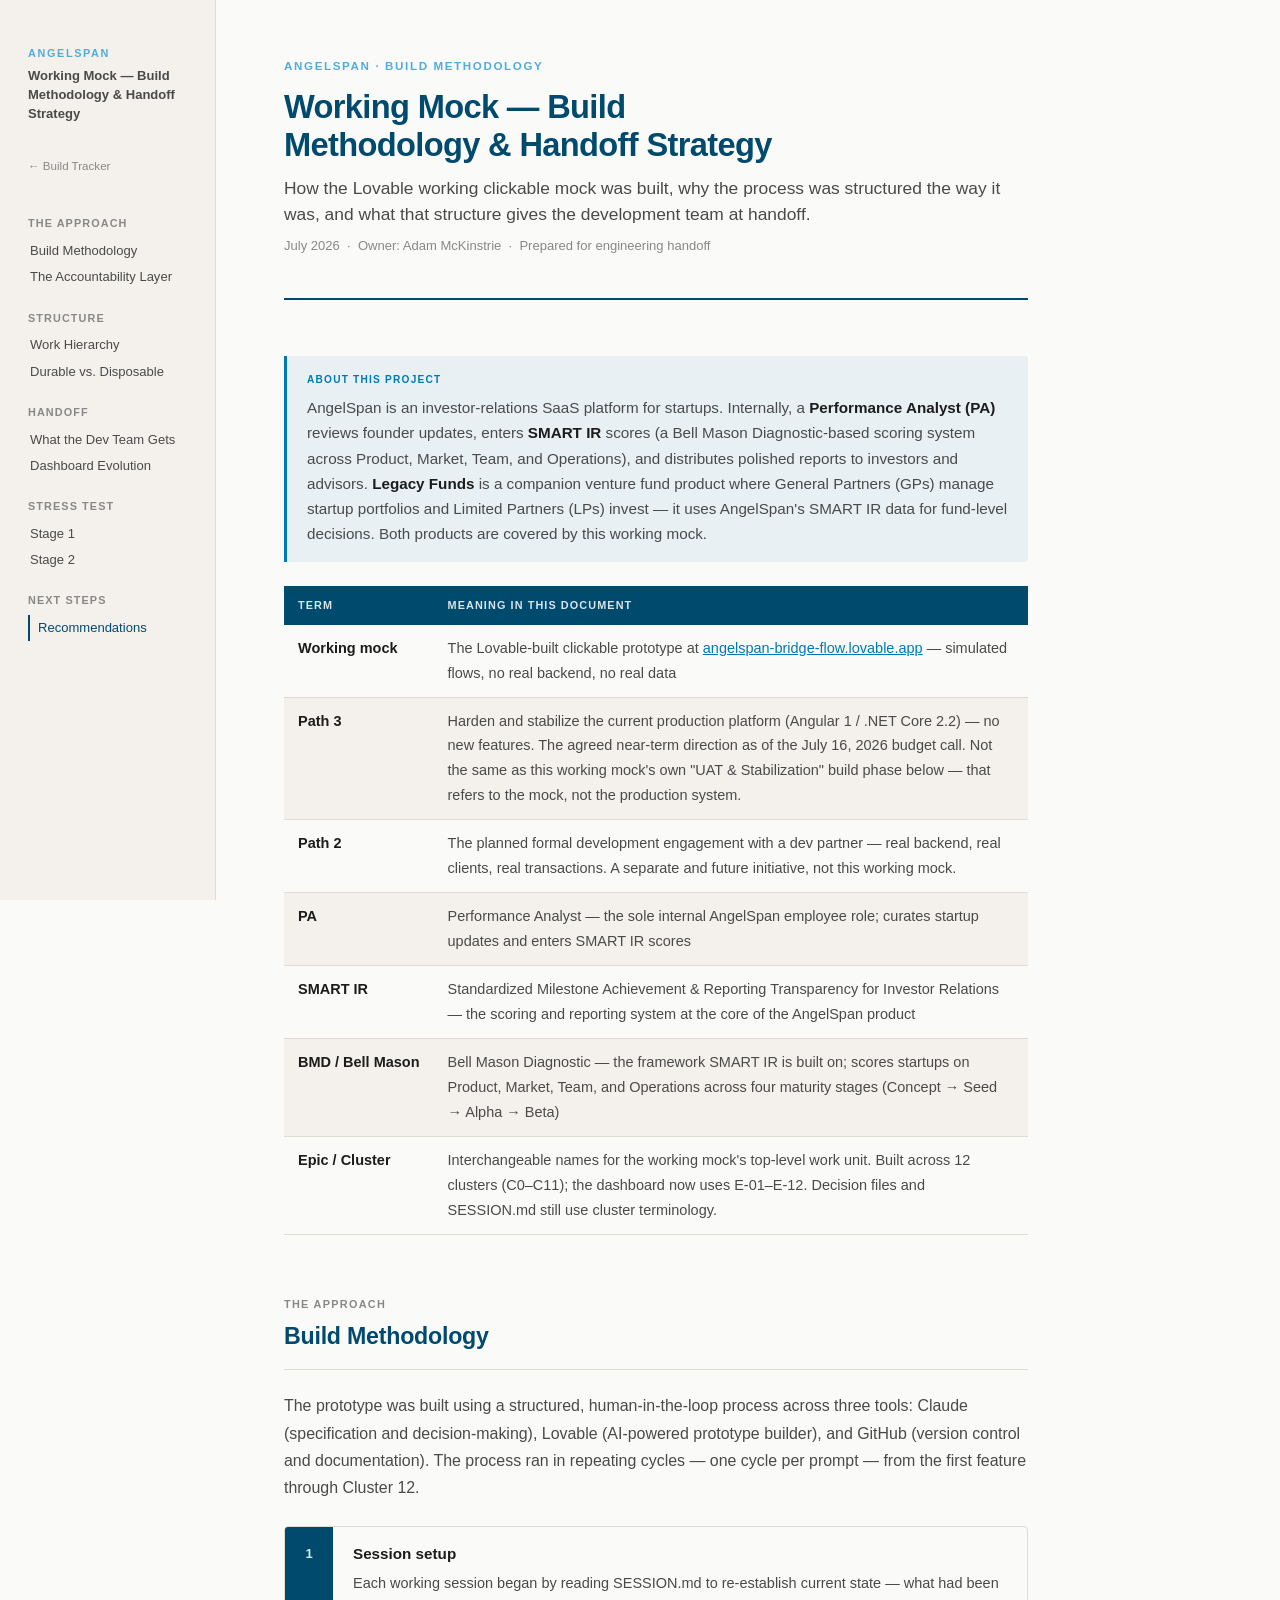
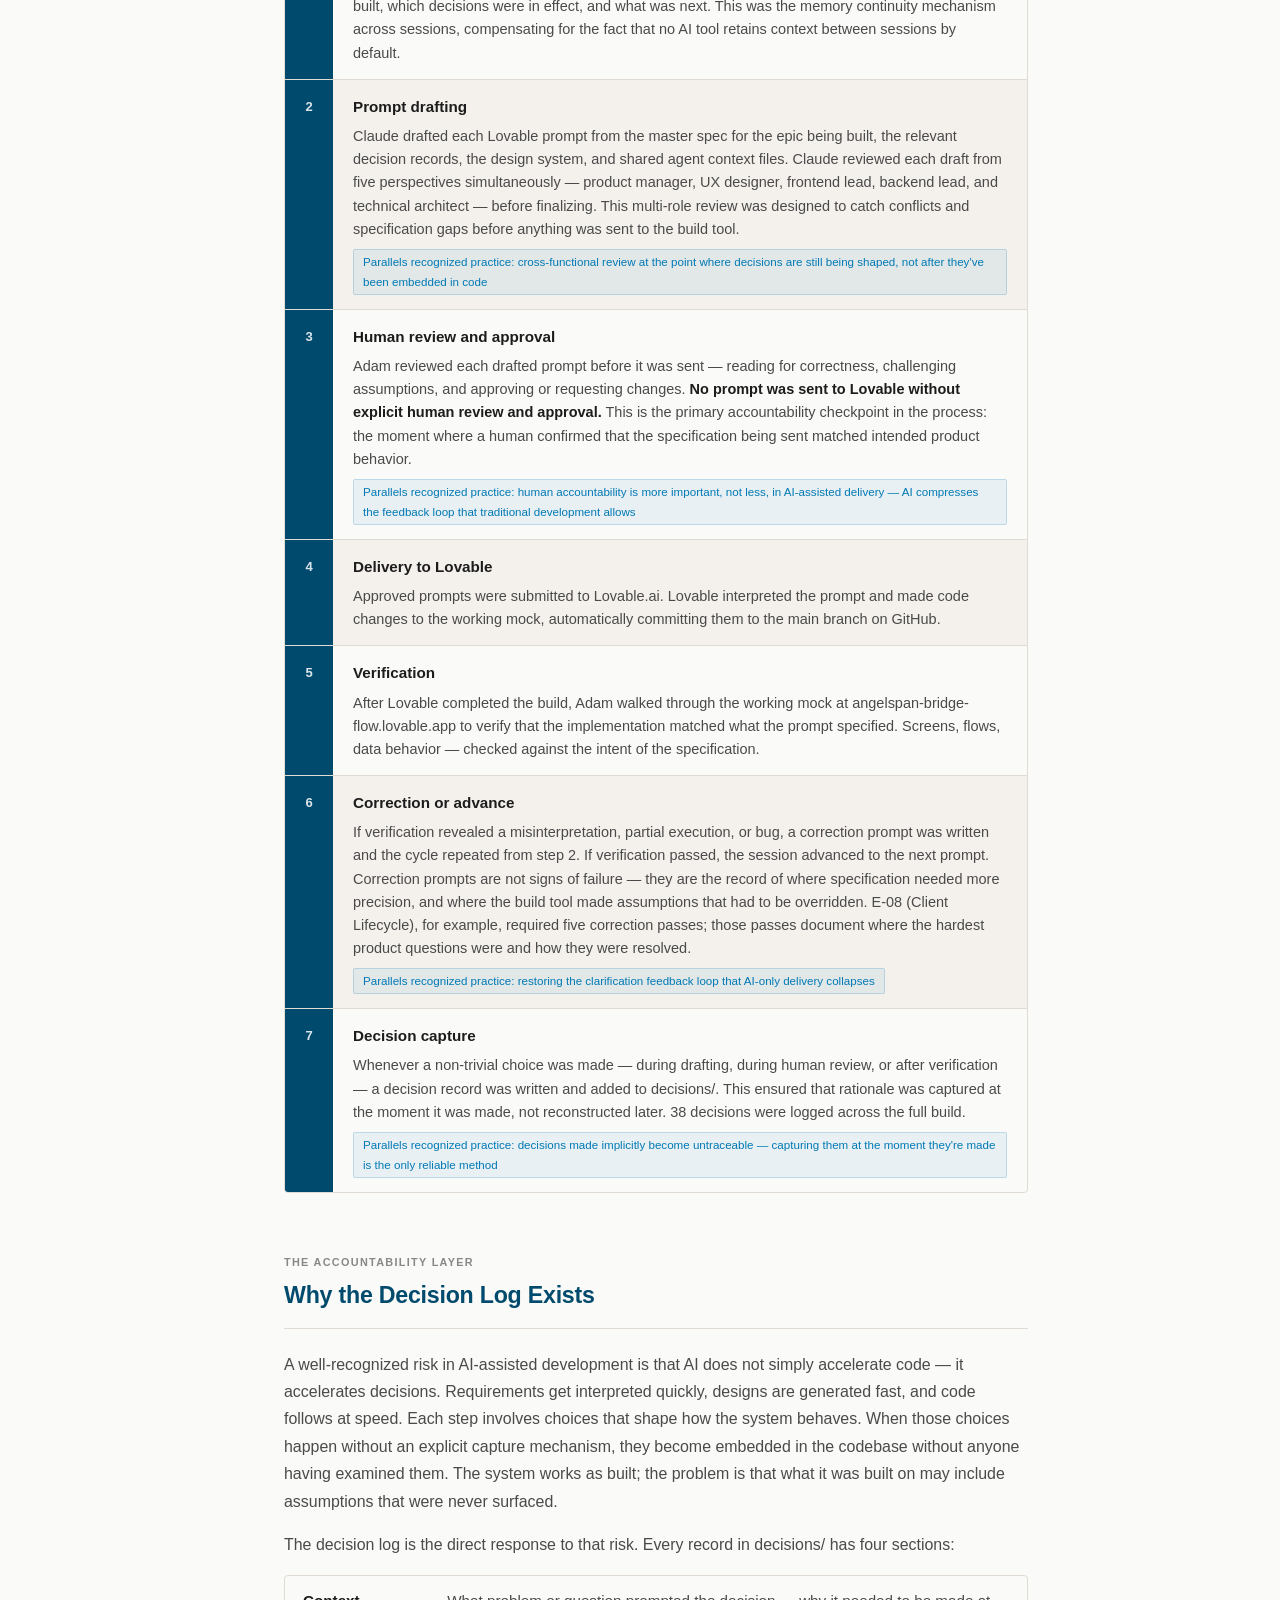
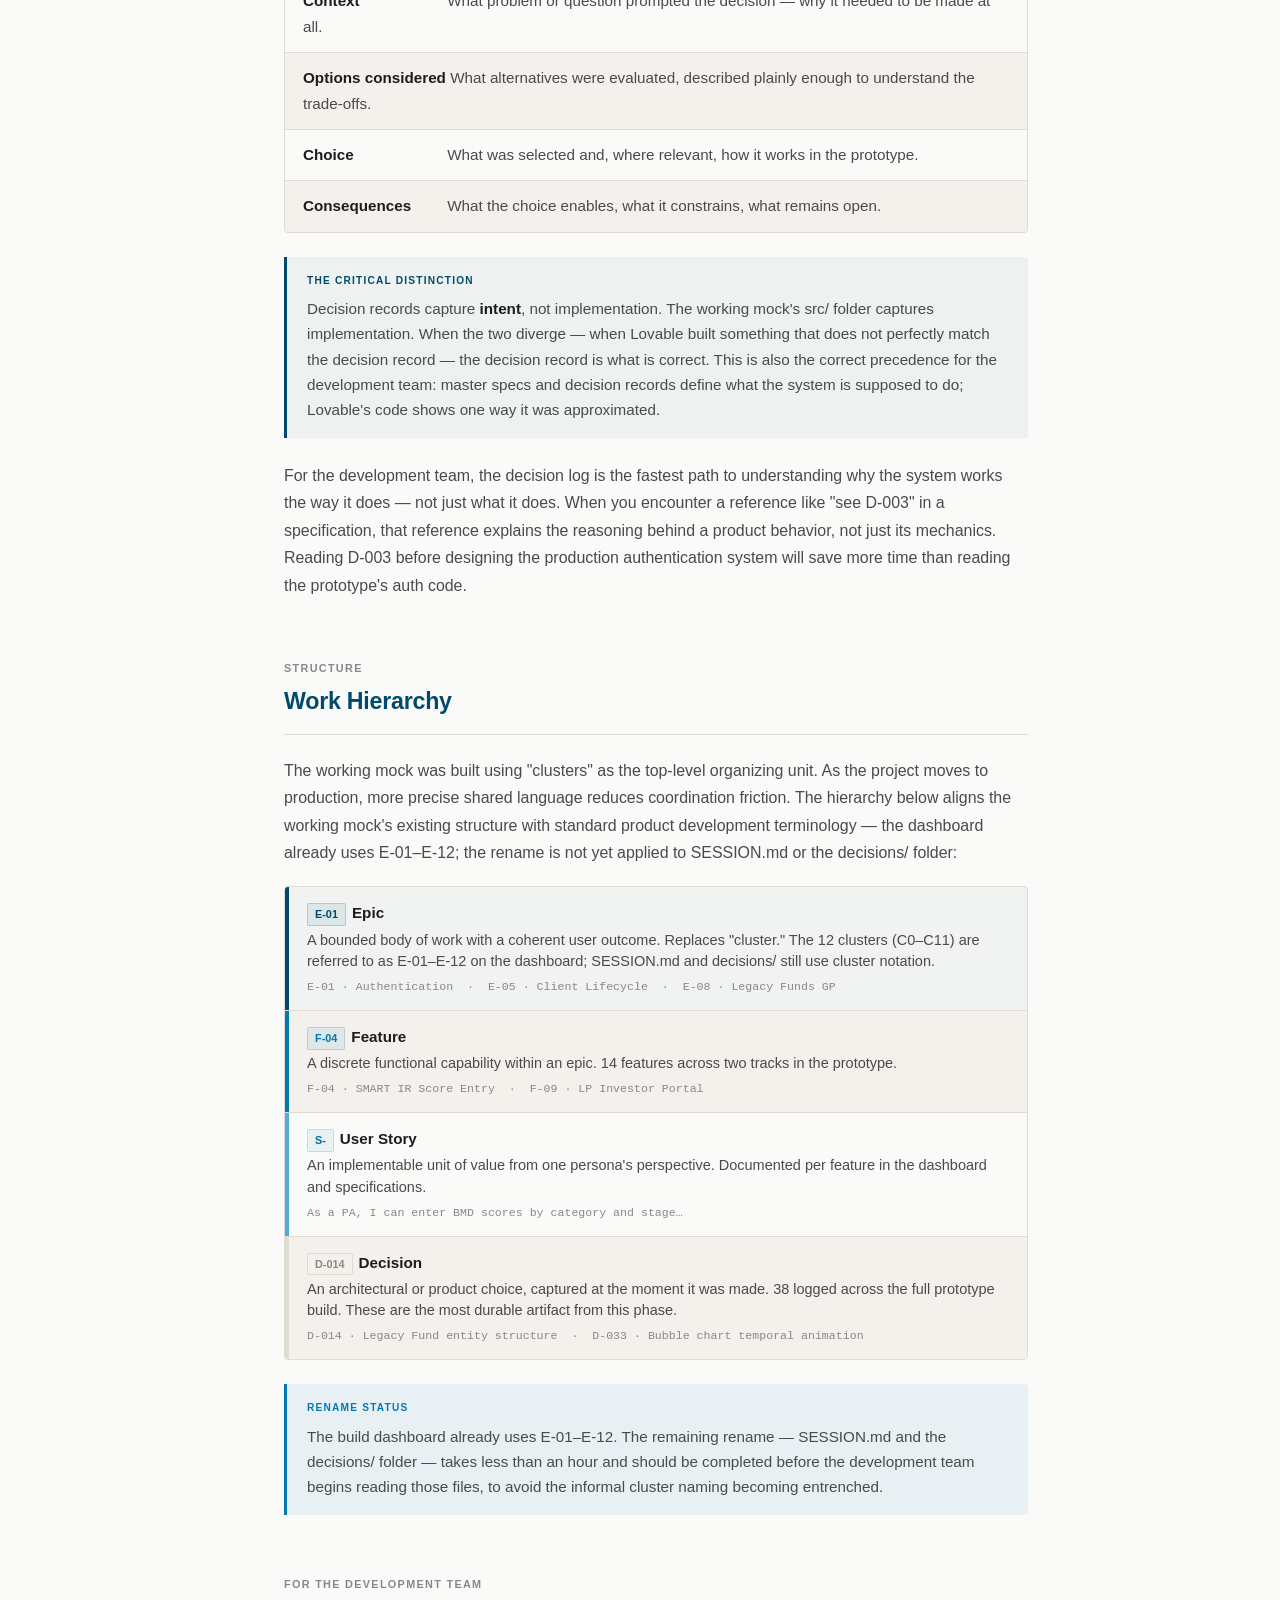
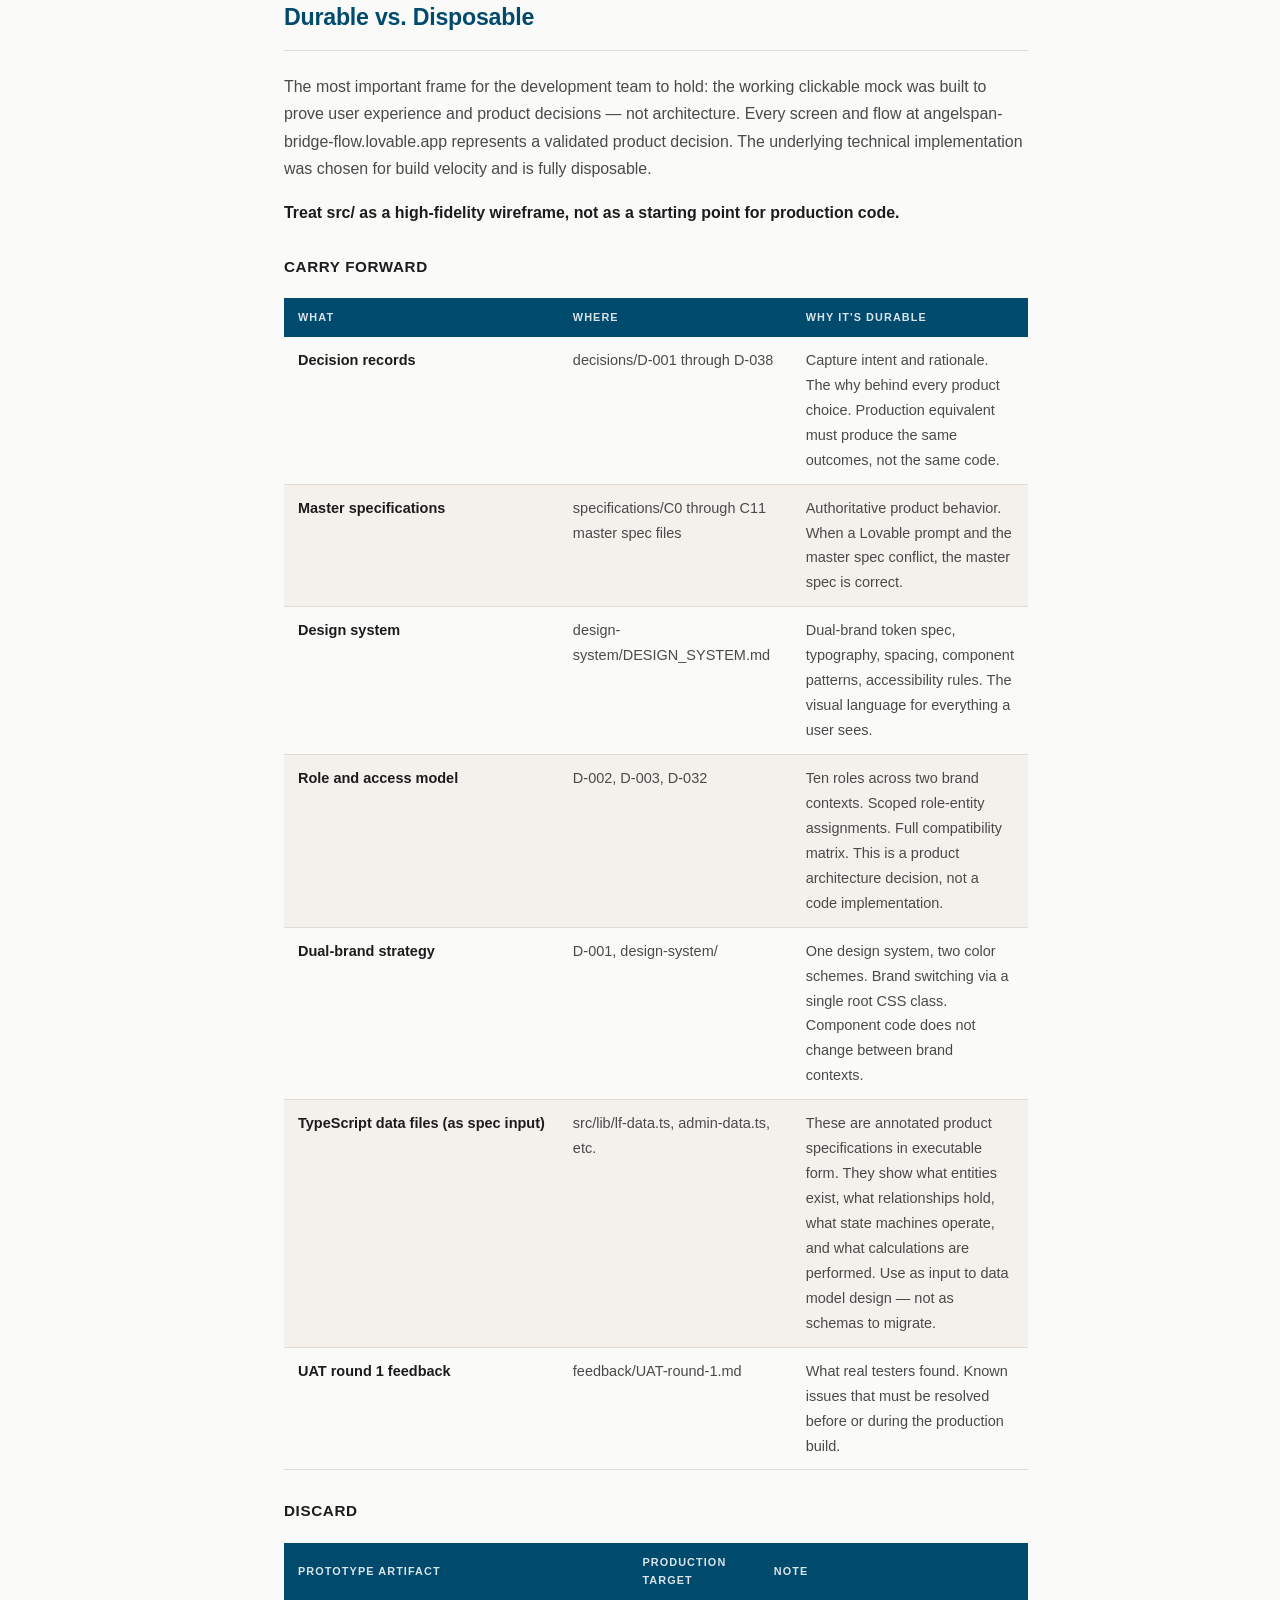
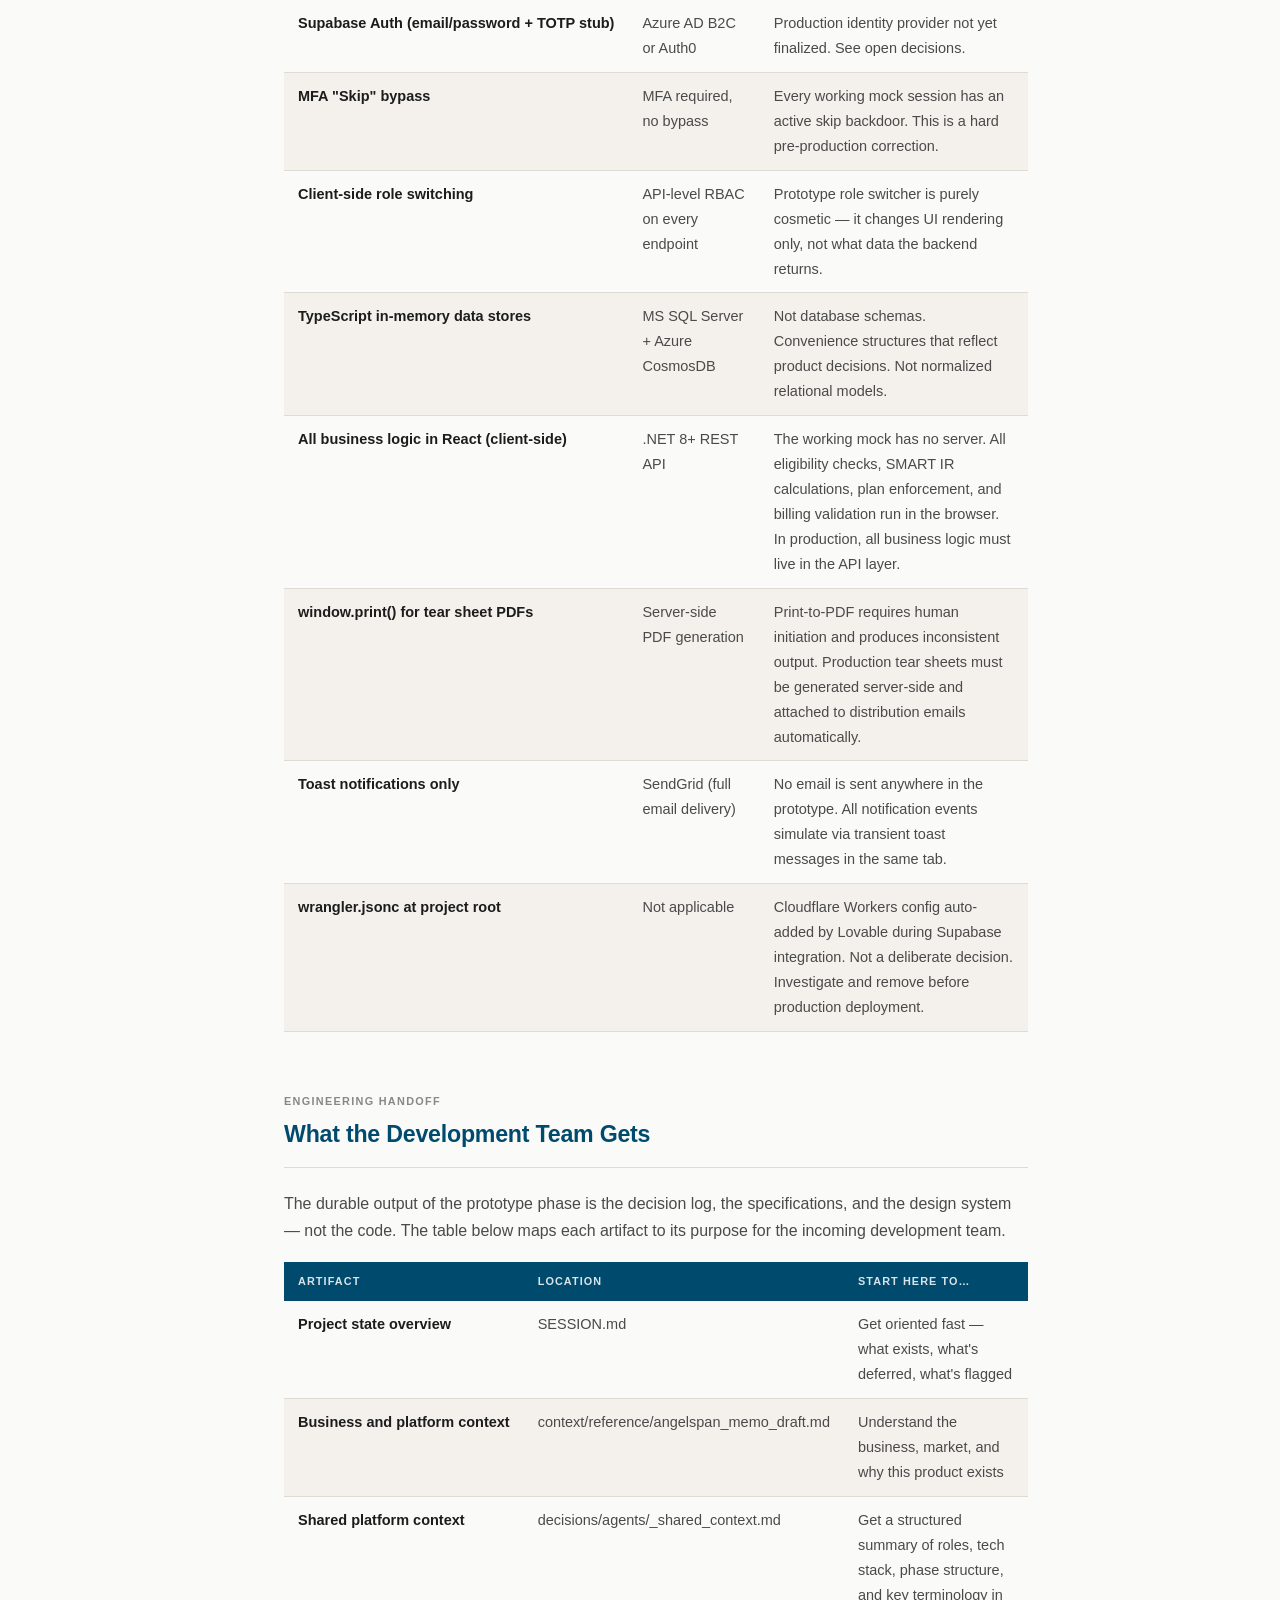
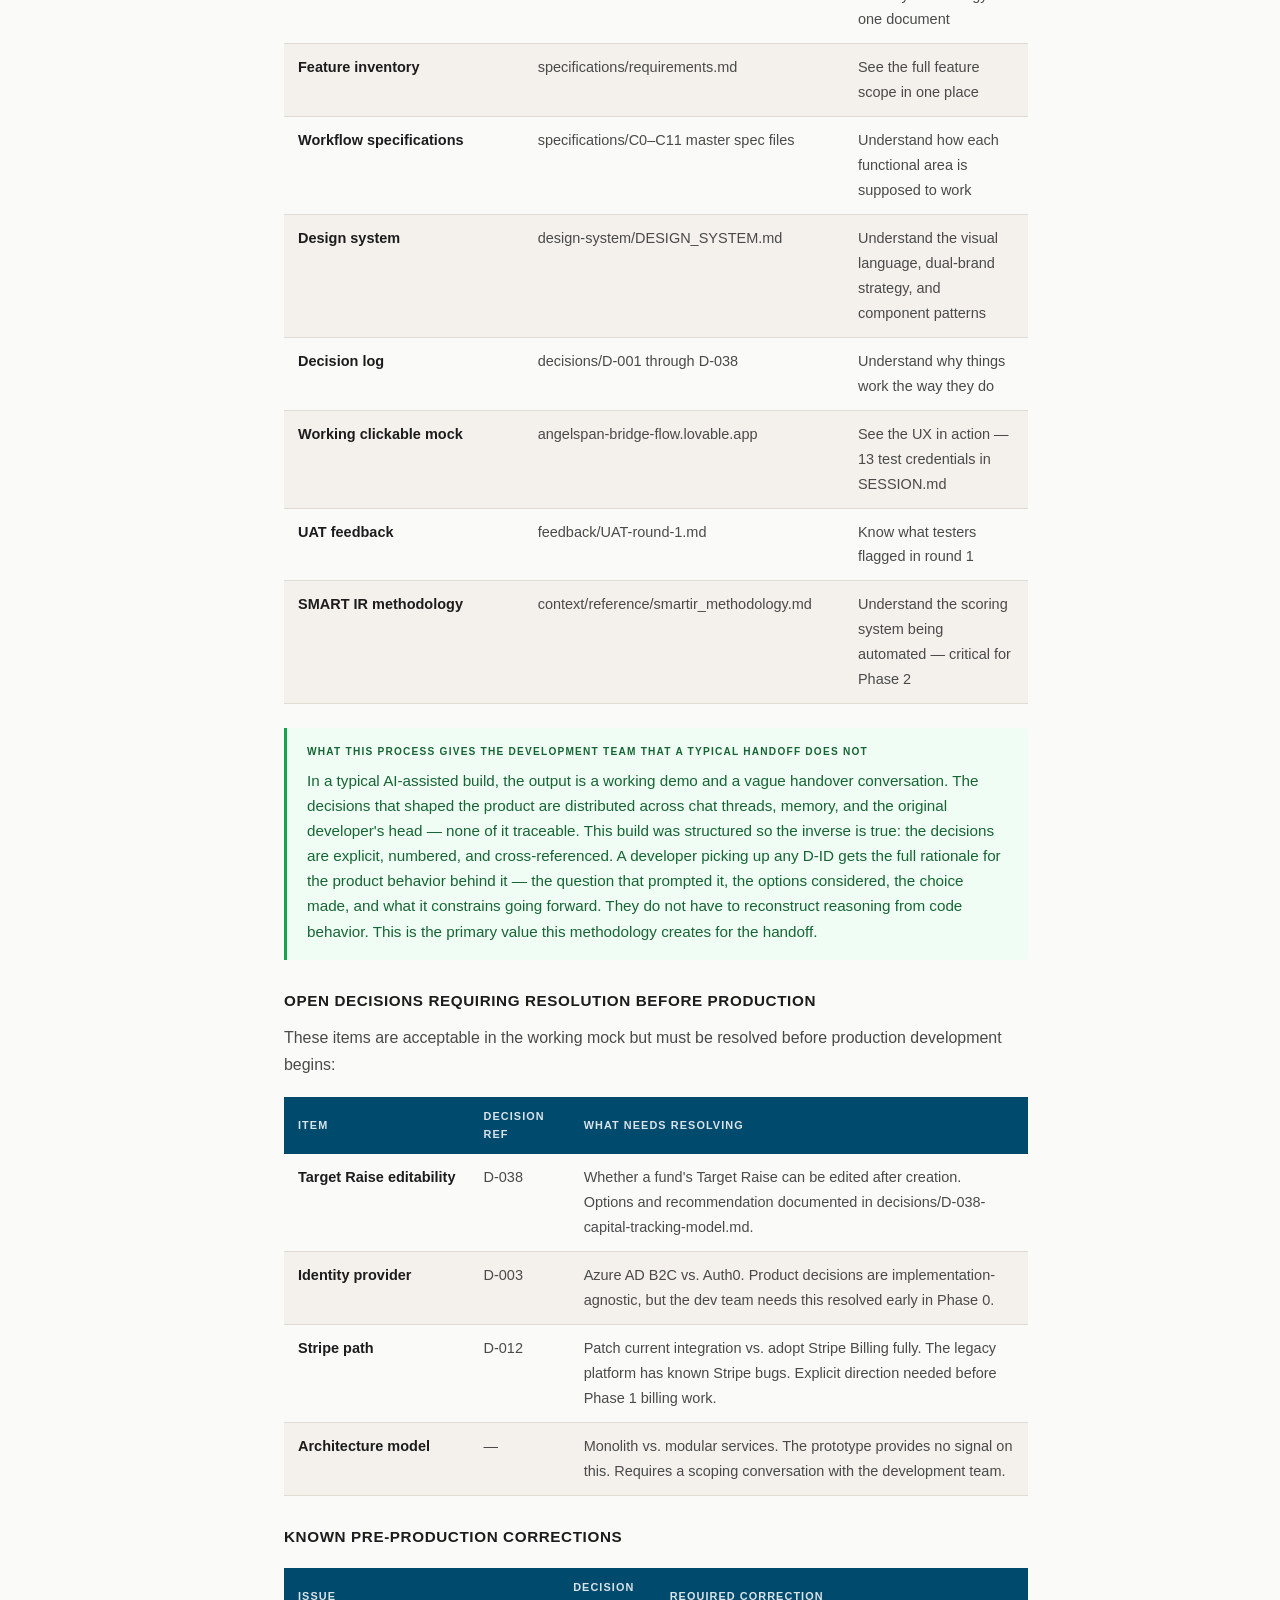
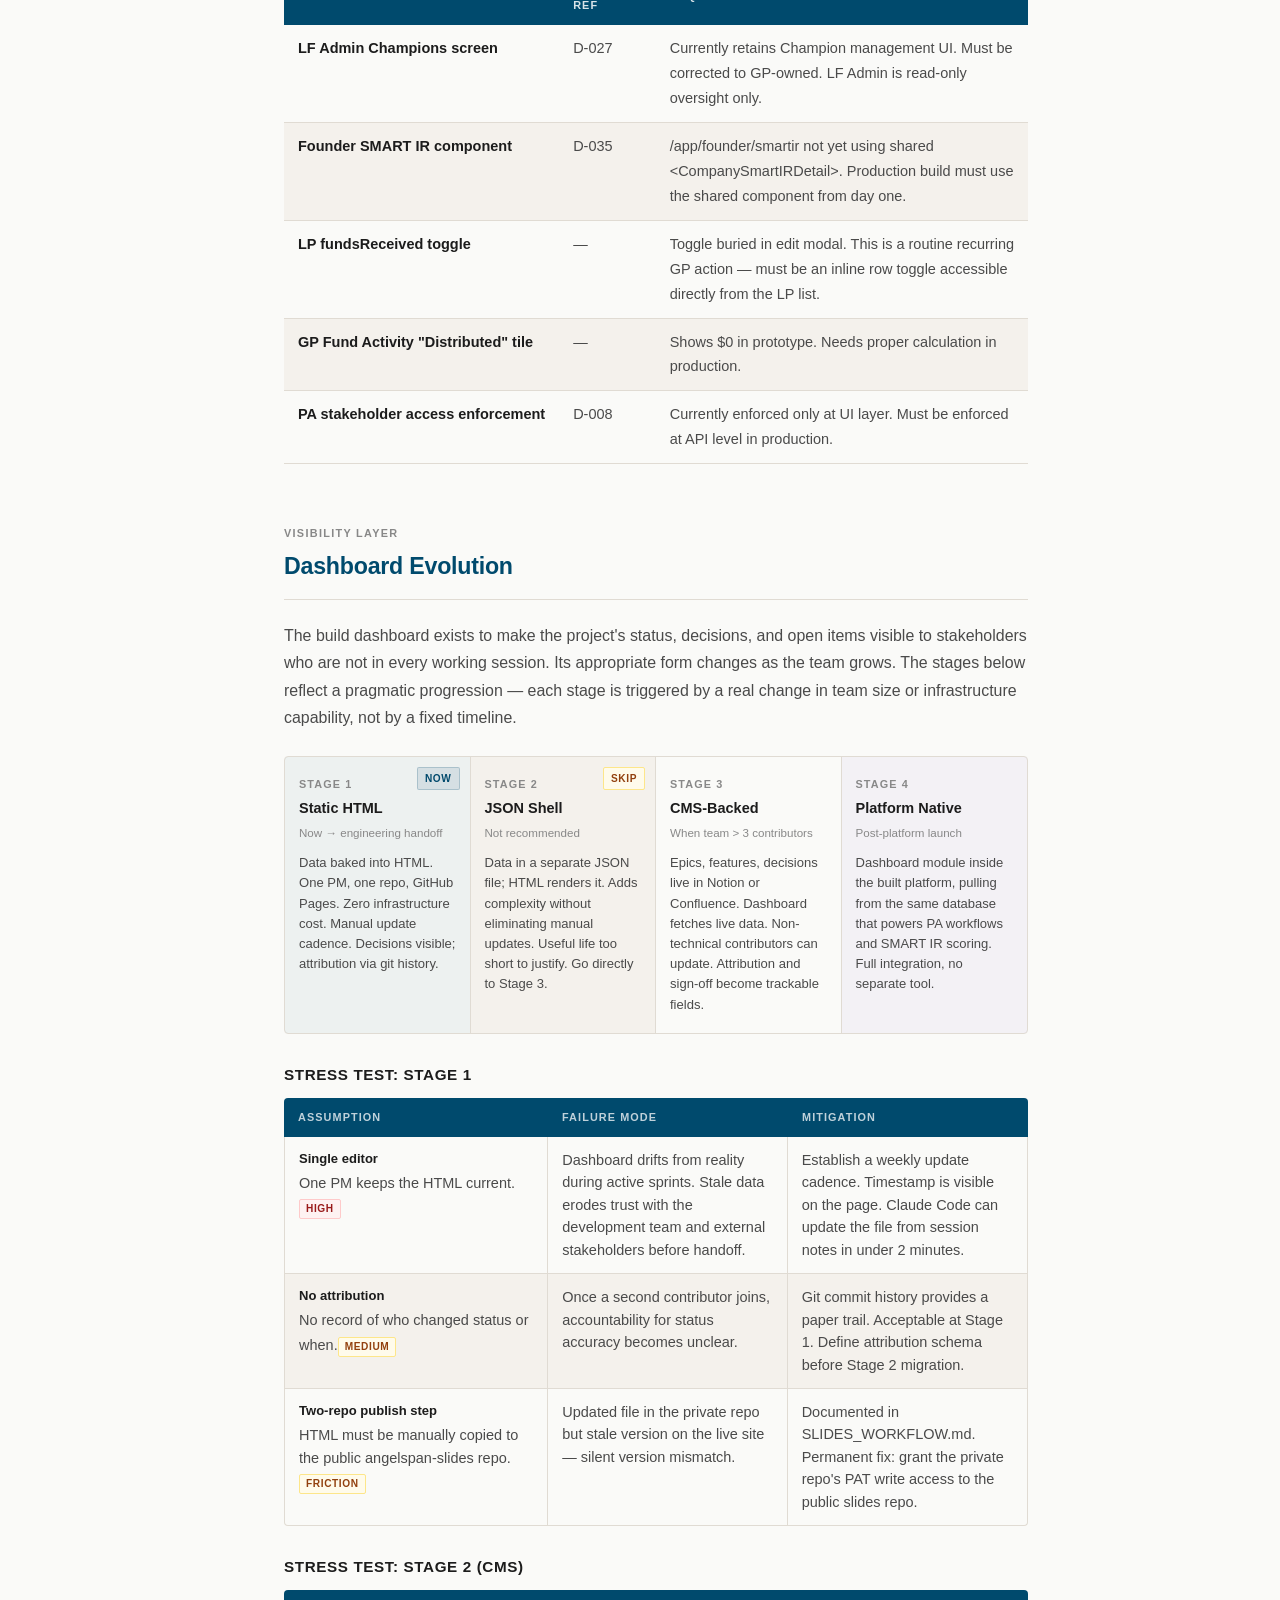
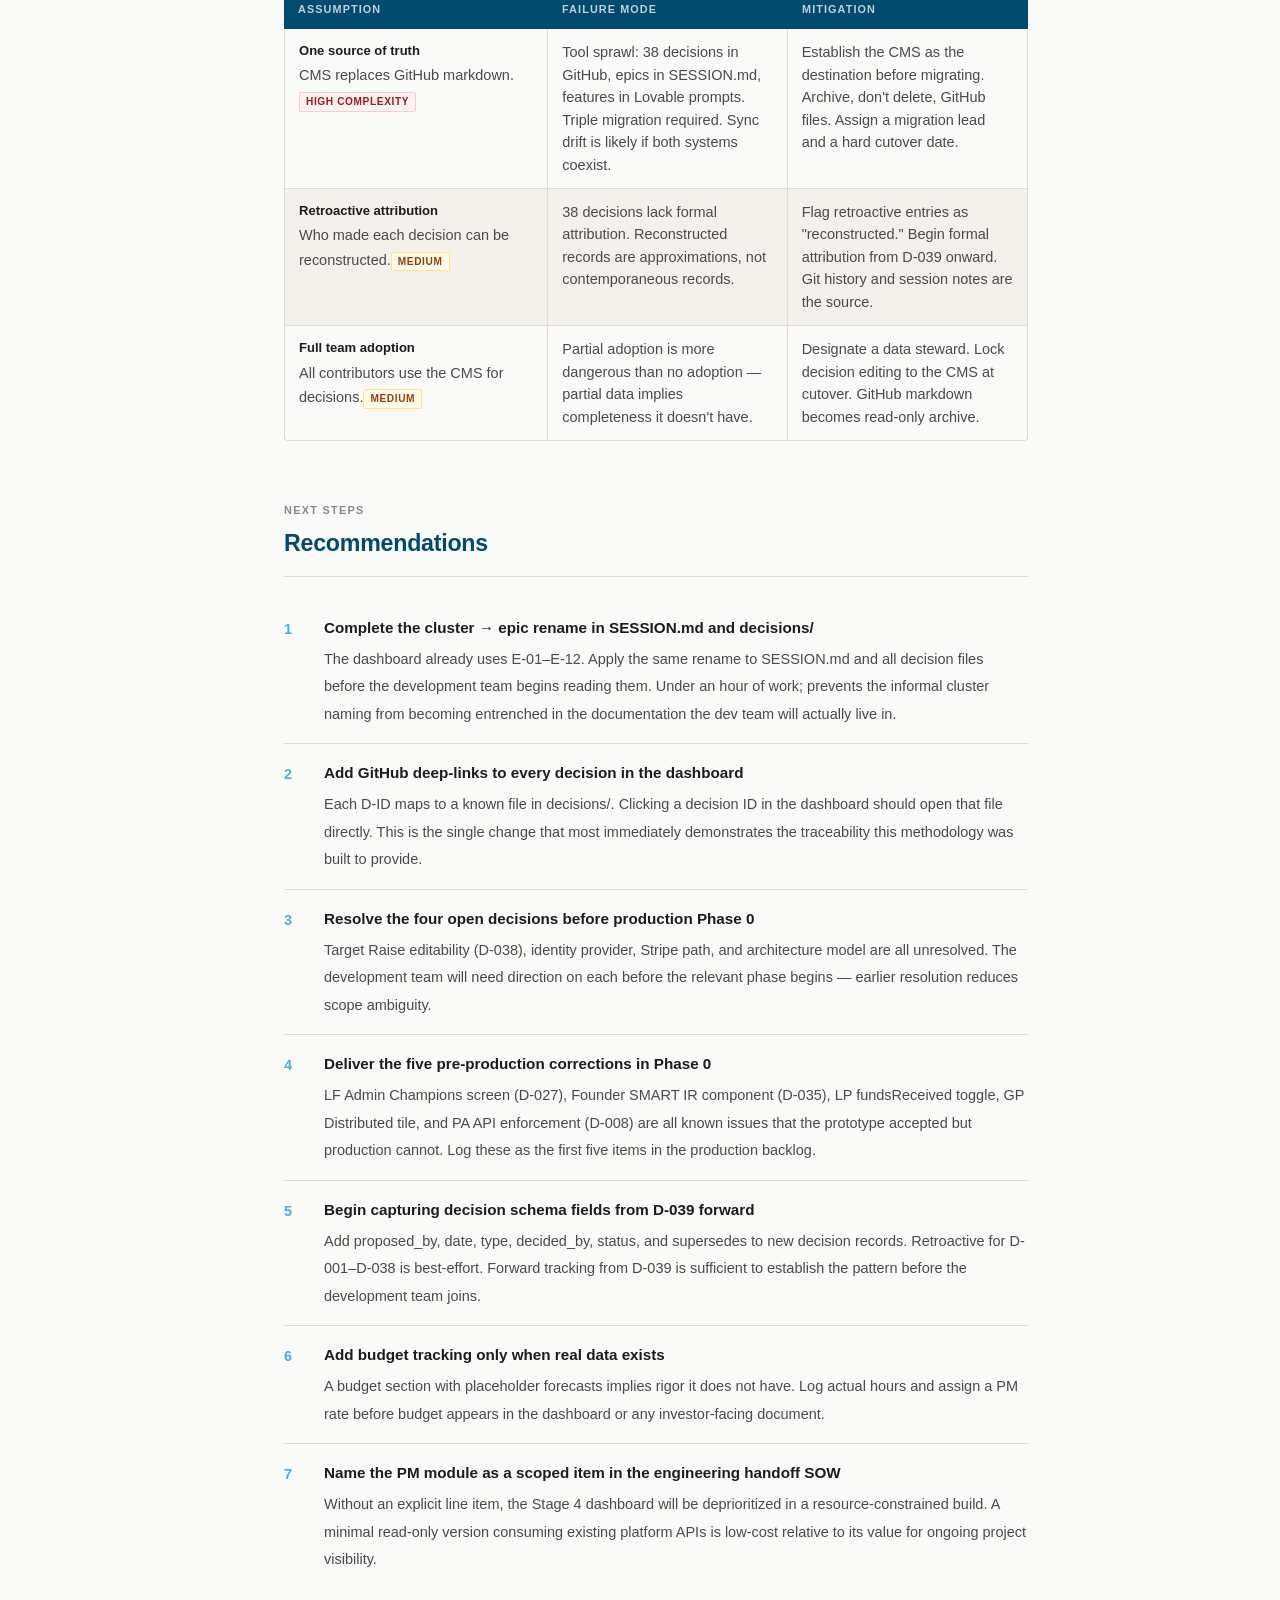
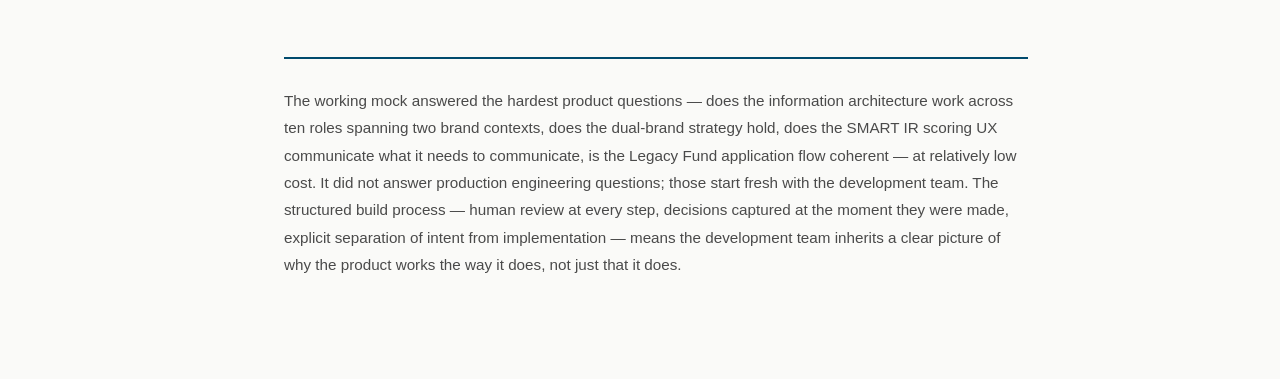
==== commit bac91027: "Add files via upload" ====
--- a/dashboard_strategy.html
+++ b/dashboard_strategy.html
@@ -122,7 +122,9 @@
 .b-skip { background: var(--c-amber-bg); color: var(--c-amber); border: 1px solid var(--c-amber-bd); }
 
 /* Tables */
-table { width: 100%; border-collapse: collapse; font-size: 0.8333rem; margin: 18px 0; }
+table { width: 100%; border-collapse: collapse; font-size: 0.8333rem; margin: 18px 0; display: block; overflow-x: auto; }
+table td, table th { overflow-wrap: break-word; }
+table th:first-child, table td:first-child { white-space: nowrap; width: 1%; }
 thead th { background: var(--c-navy); color: rgba(255,255,255,.85); text-align: left; padding: 10px 14px; font-size: 0.625rem; font-weight: 700; text-transform: uppercase; letter-spacing: .1em; }
 tbody tr { border-bottom: 1px solid var(--c-border); }
 tbody tr:nth-child(even) { background: var(--c-surface); }
@@ -166,10 +168,14 @@
 @media (max-width: 760px) {
   .layout { grid-template-columns: 1fr; }
   .toc { display: none; }
-  .content { padding: 32px 24px 64px; }
+  .content { padding: 32px 24px 64px; max-width: 100%; }
   .stages { grid-template-columns: 1fr 1fr; }
-  .stress-hd, .sr { grid-template-columns: 1fr; }
-  .stress-hd div:not(:first-child) { display: none; }
+  .stress-hd { display: none; }
+  .sr { grid-template-columns: 1fr; }
+  .sr > div { padding: 10px 14px; border-bottom: 1px solid var(--c-border); min-width: 0; overflow-wrap: break-word; }
+  .sr > div:last-child { border-bottom: none; }
+  table { table-layout: auto; font-size: 0.75rem; }
+  .wf-step { grid-template-columns: 36px 1fr; }
 }
 </style>
 </head>
@@ -215,6 +221,7 @@
       <thead><tr><th>Term</th><th>Meaning in this document</th></tr></thead>
       <tbody>
         <tr><td>Working mock</td><td>The Lovable-built clickable prototype at <a href="https://angelspan-bridge-flow.lovable.app" target="_blank" style="color:var(--c-blue);">angelspan-bridge-flow.lovable.app</a> — simulated flows, no real backend, no real data</td></tr>
+        <tr><td>Path 3</td><td>Harden and stabilize the current production platform (Angular 1 / .NET Core 2.2) — no new features. The agreed near-term direction as of the July 16, 2026 budget call. Not the same as this working mock's own "UAT & Stabilization" build phase below — that refers to the mock, not the production system.</td></tr>
         <tr><td>Path 2</td><td>The planned formal development engagement with a dev partner — real backend, real clients, real transactions. A separate and future initiative, not this working mock.</td></tr>
         <tr><td>PA</td><td>Performance Analyst — the sole internal AngelSpan employee role; curates startup updates and enters SMART IR scores</td></tr>
         <tr><td>SMART IR</td><td>Standardized Milestone Achievement &amp; Reporting Transparency for Investor Relations — the scoring and reporting system at the core of the AngelSpan product</td></tr>
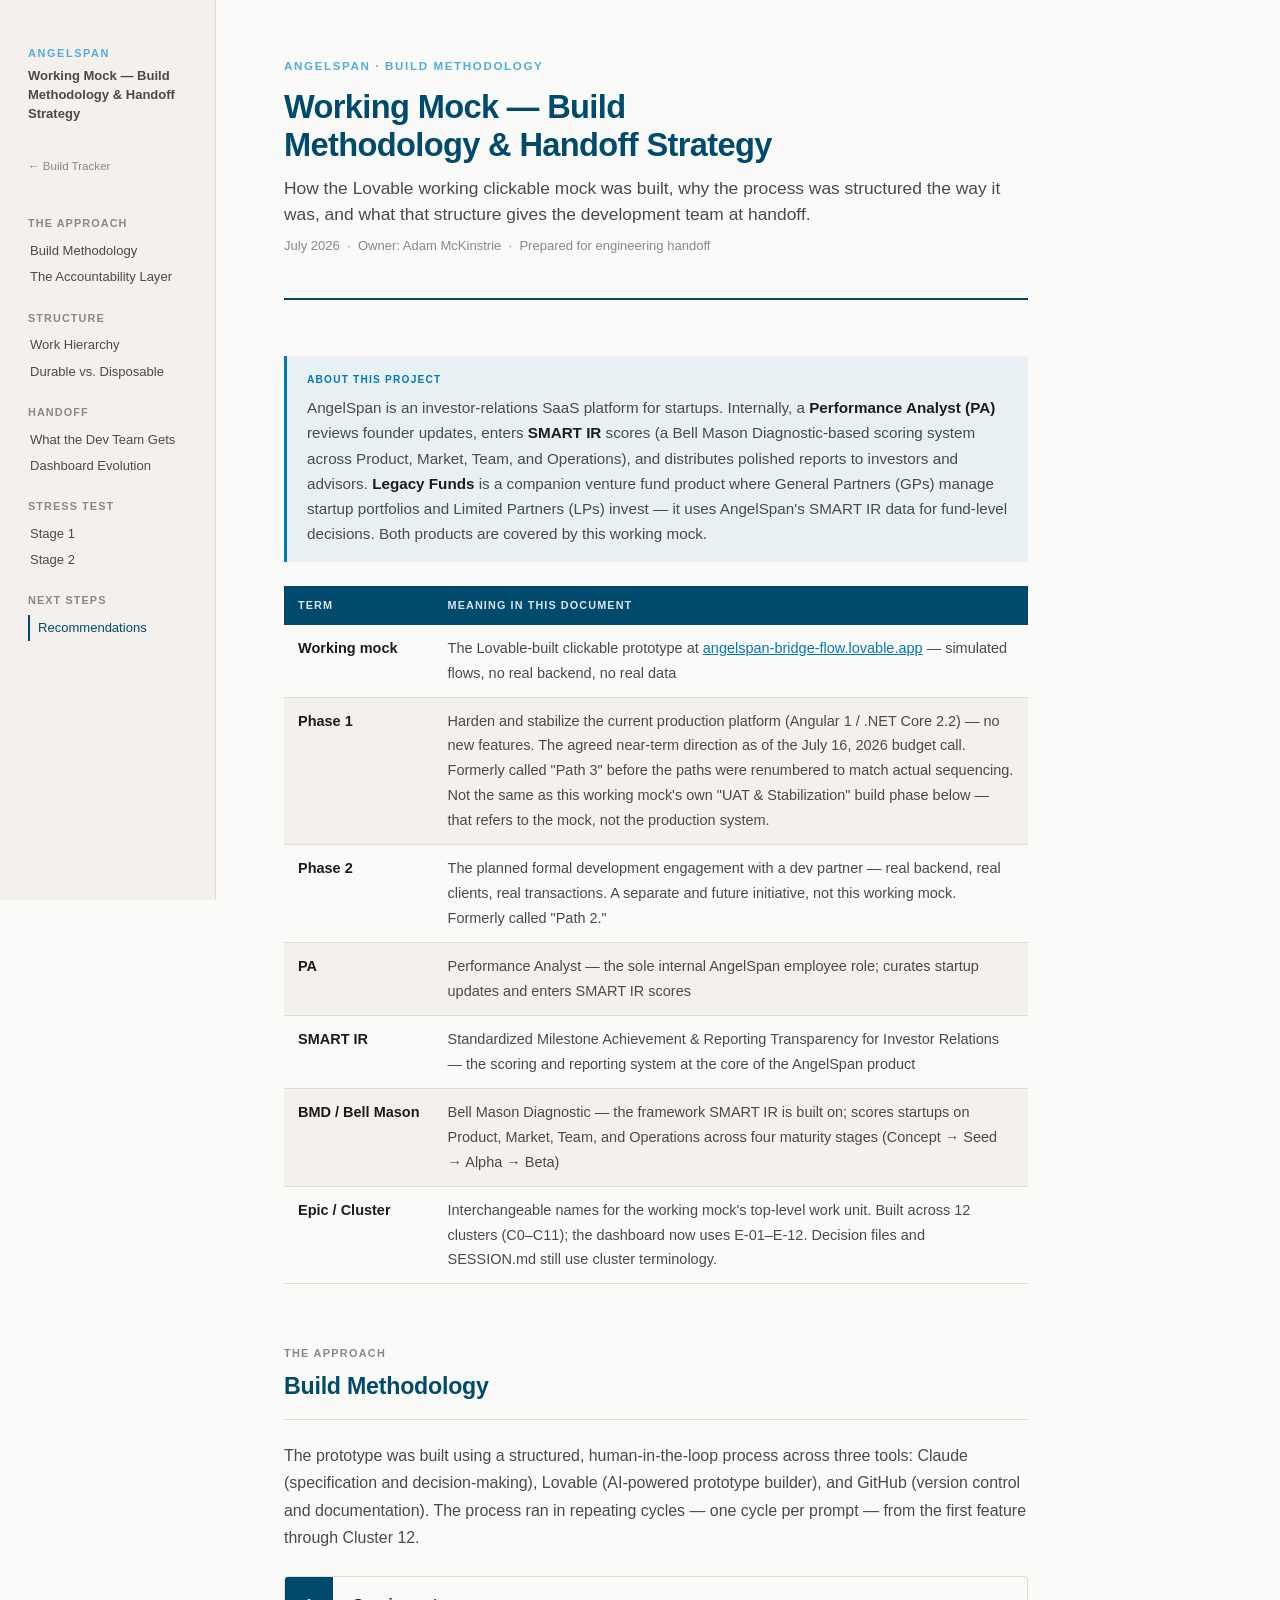
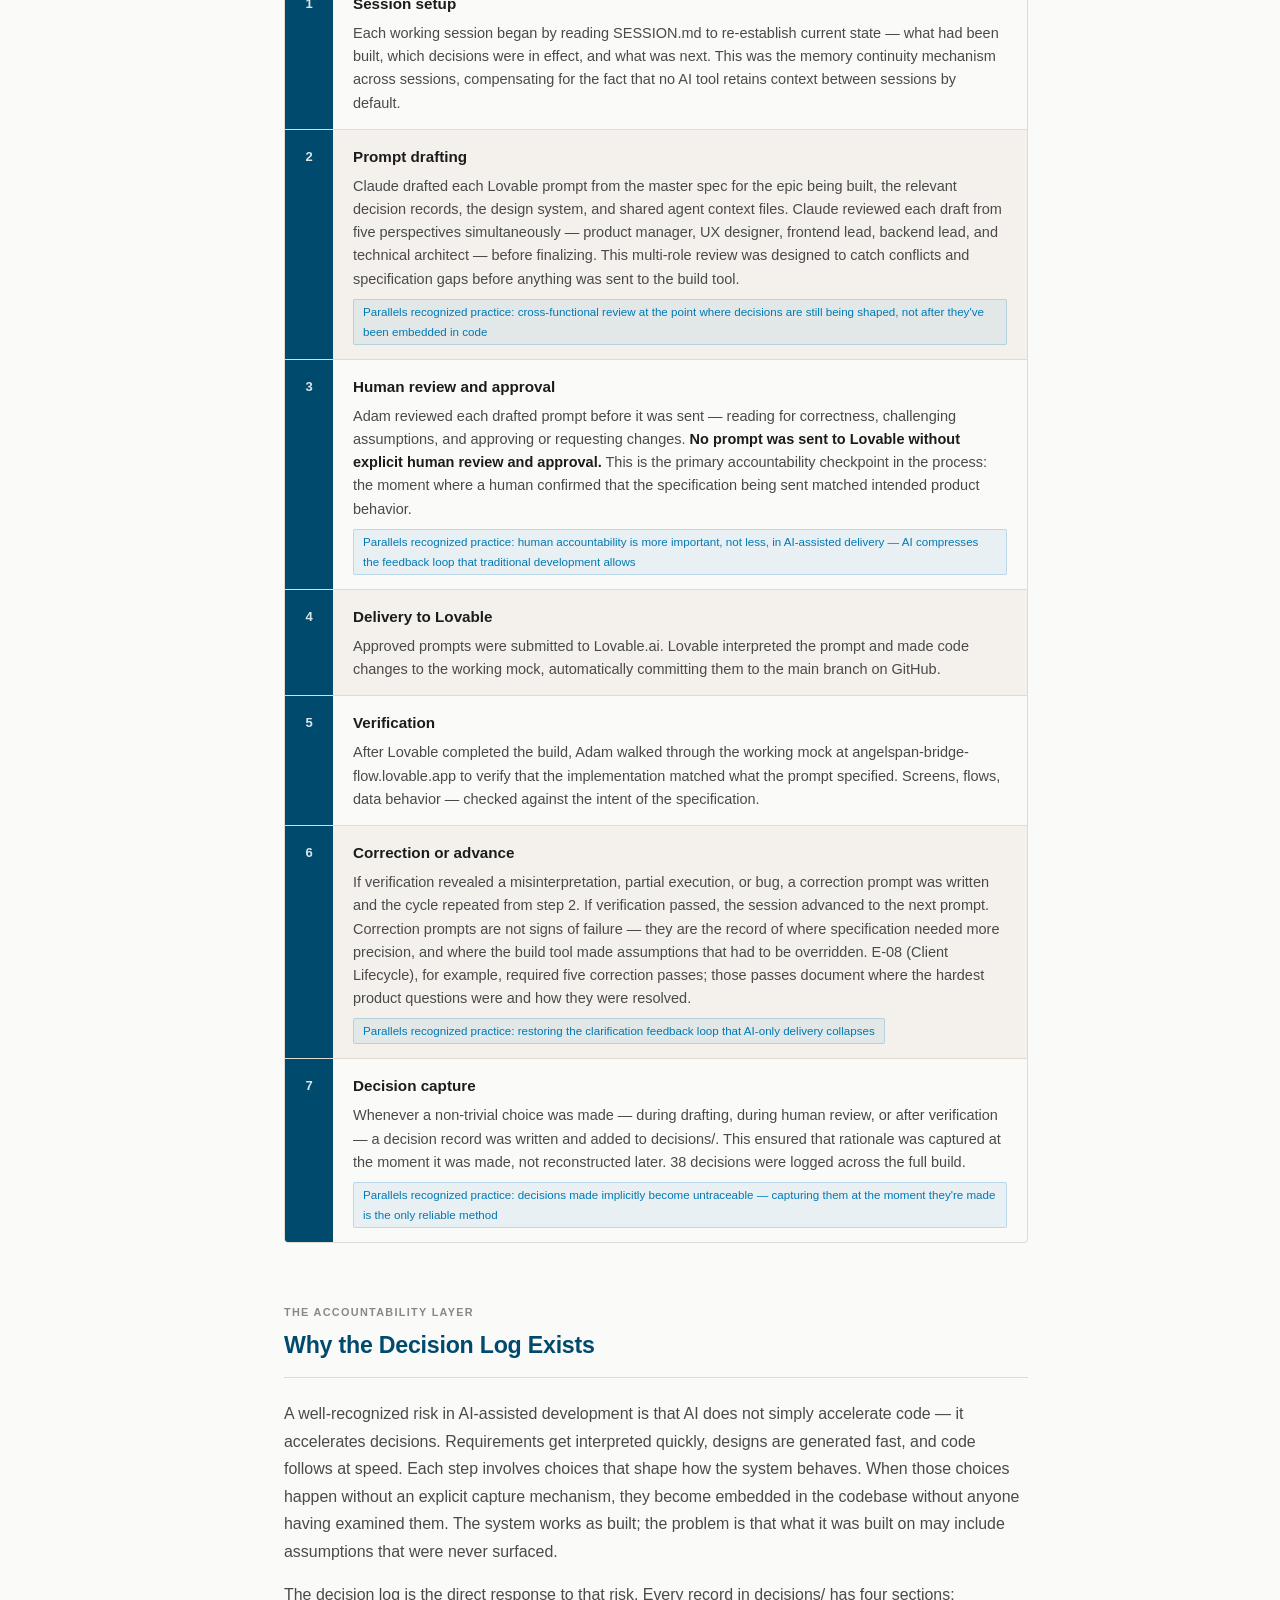
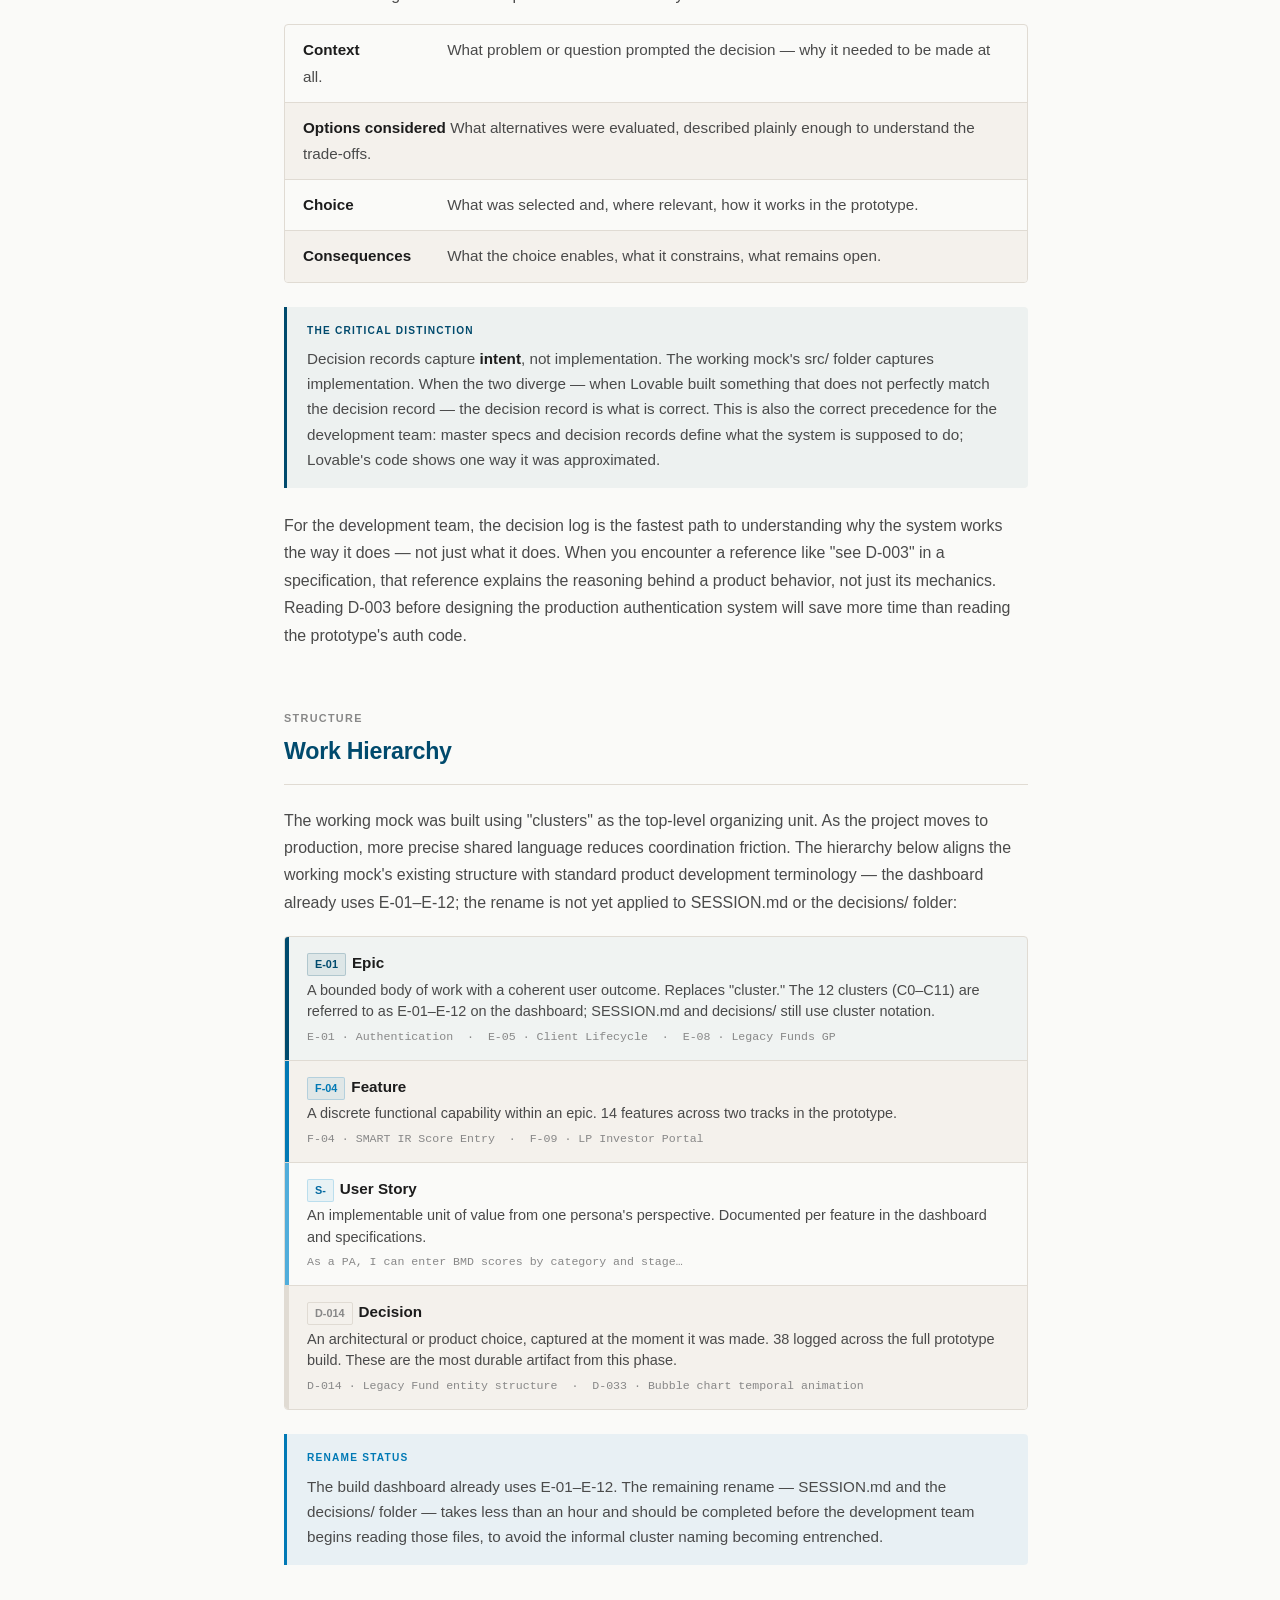
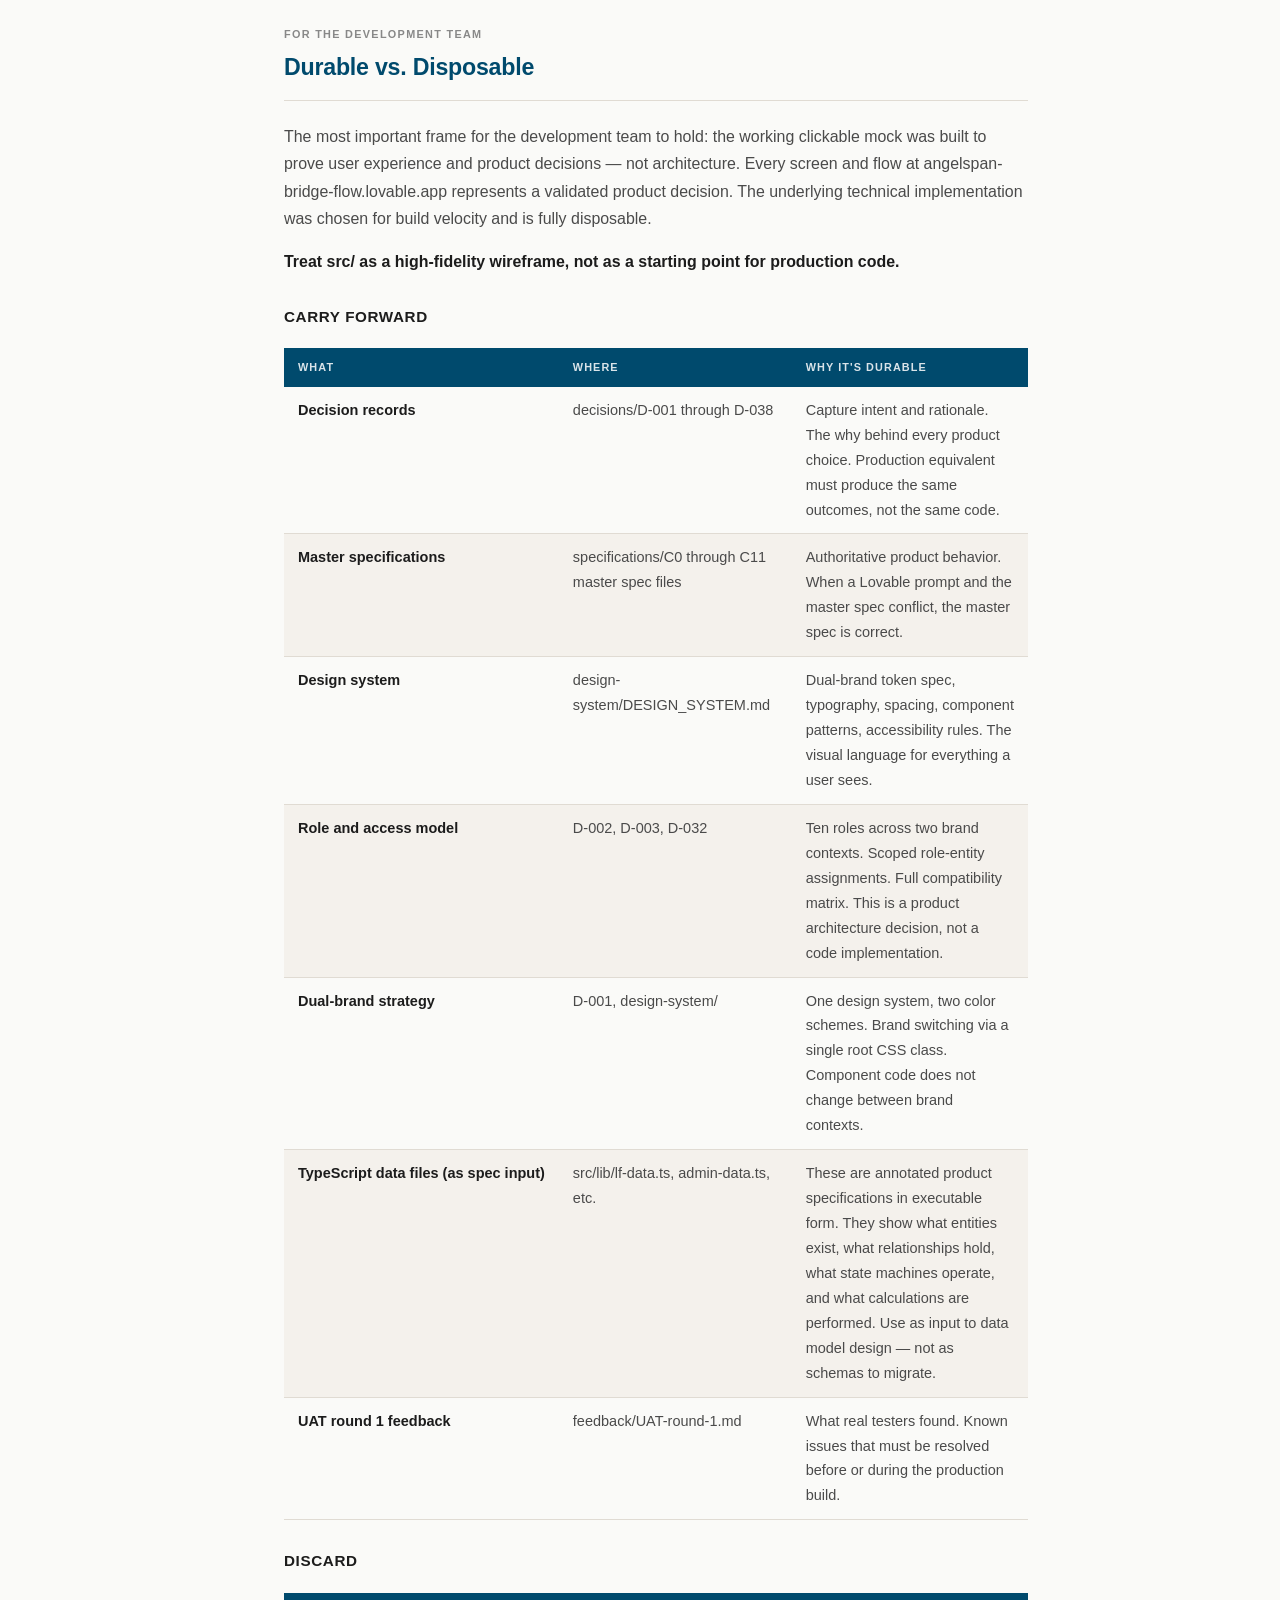
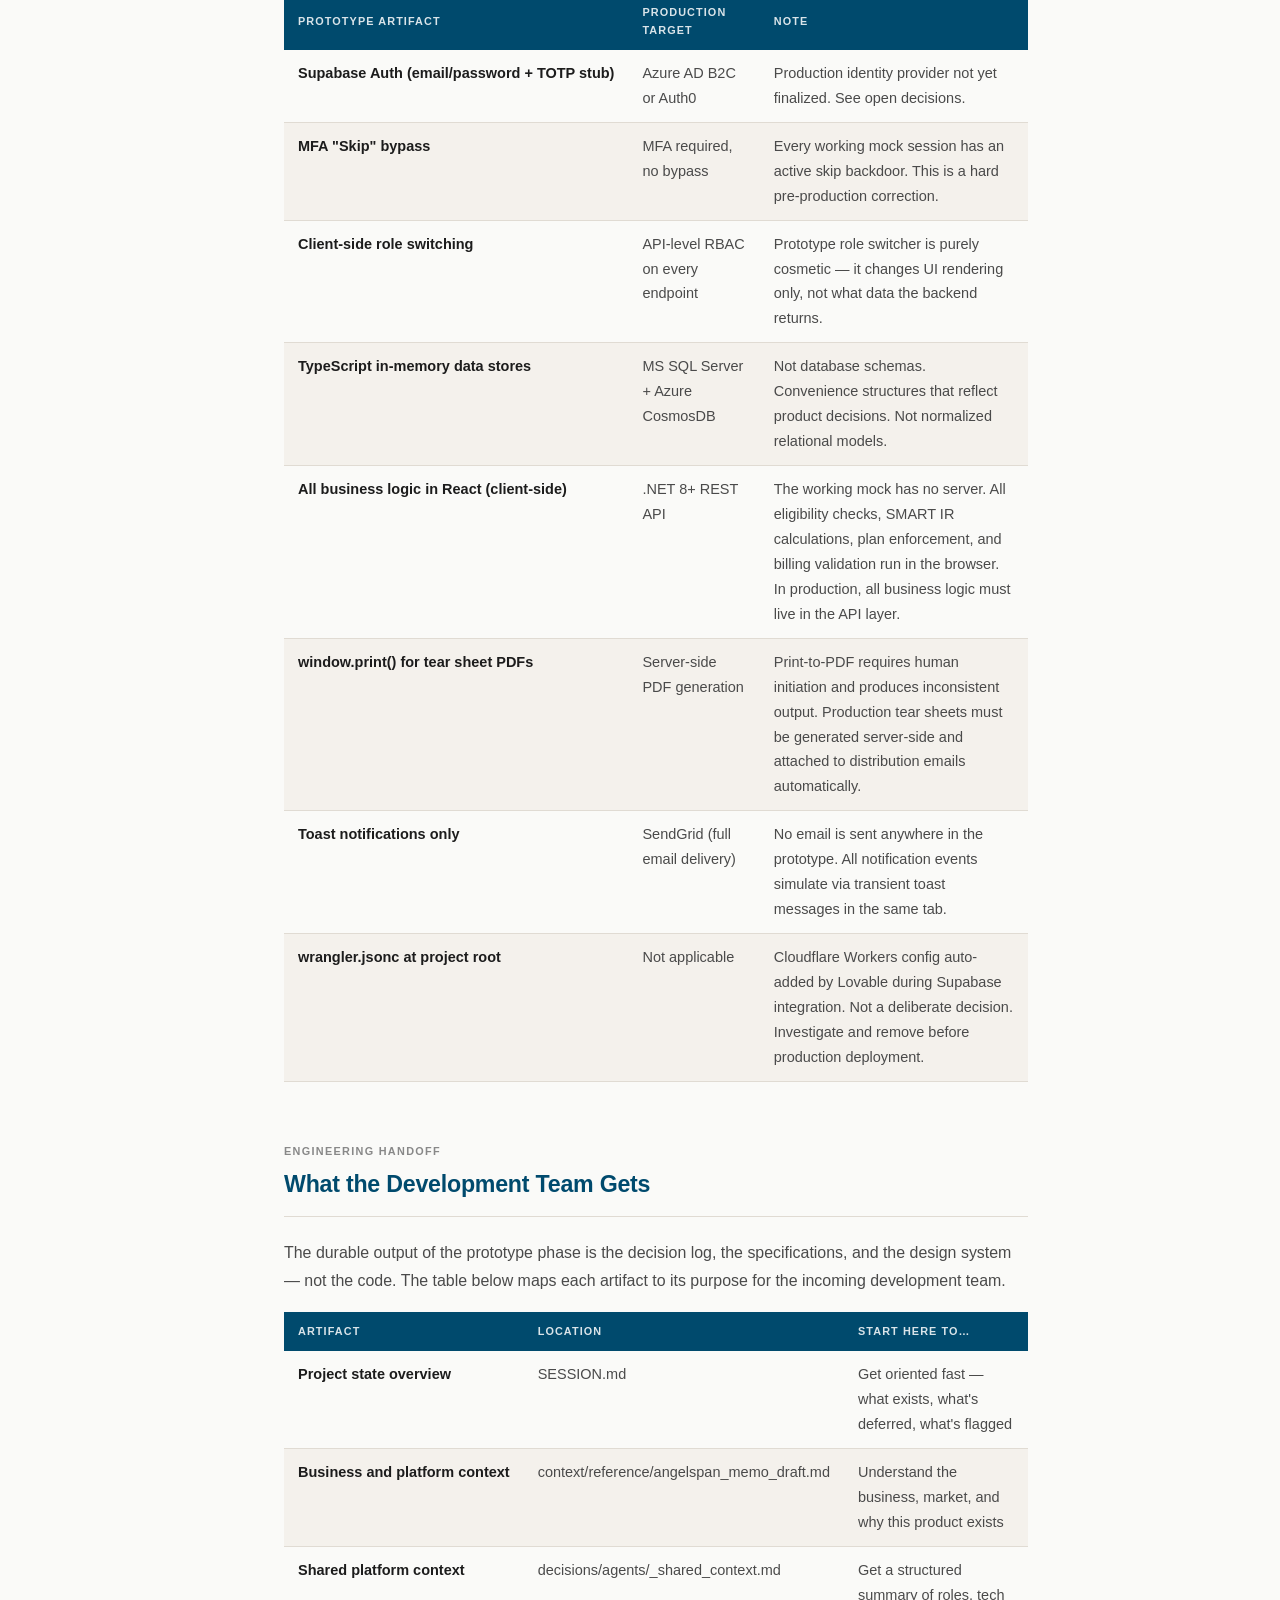
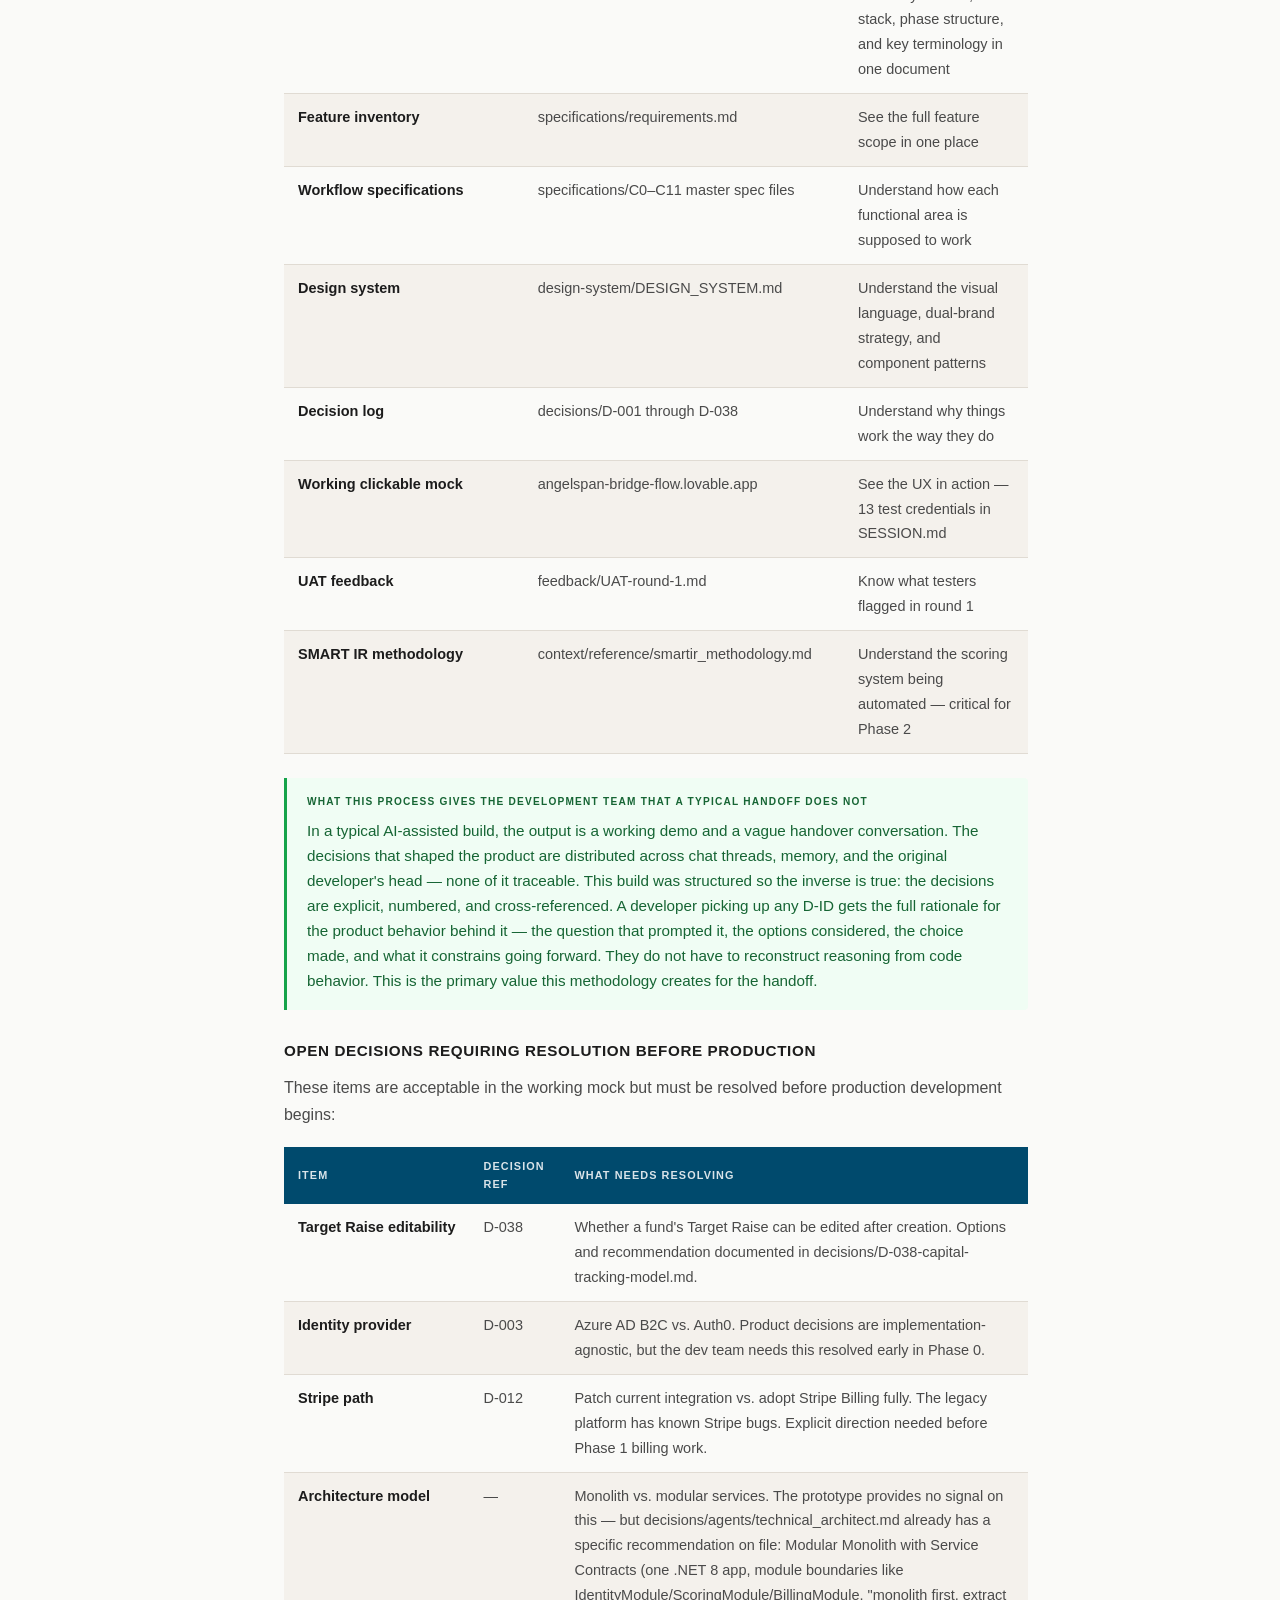
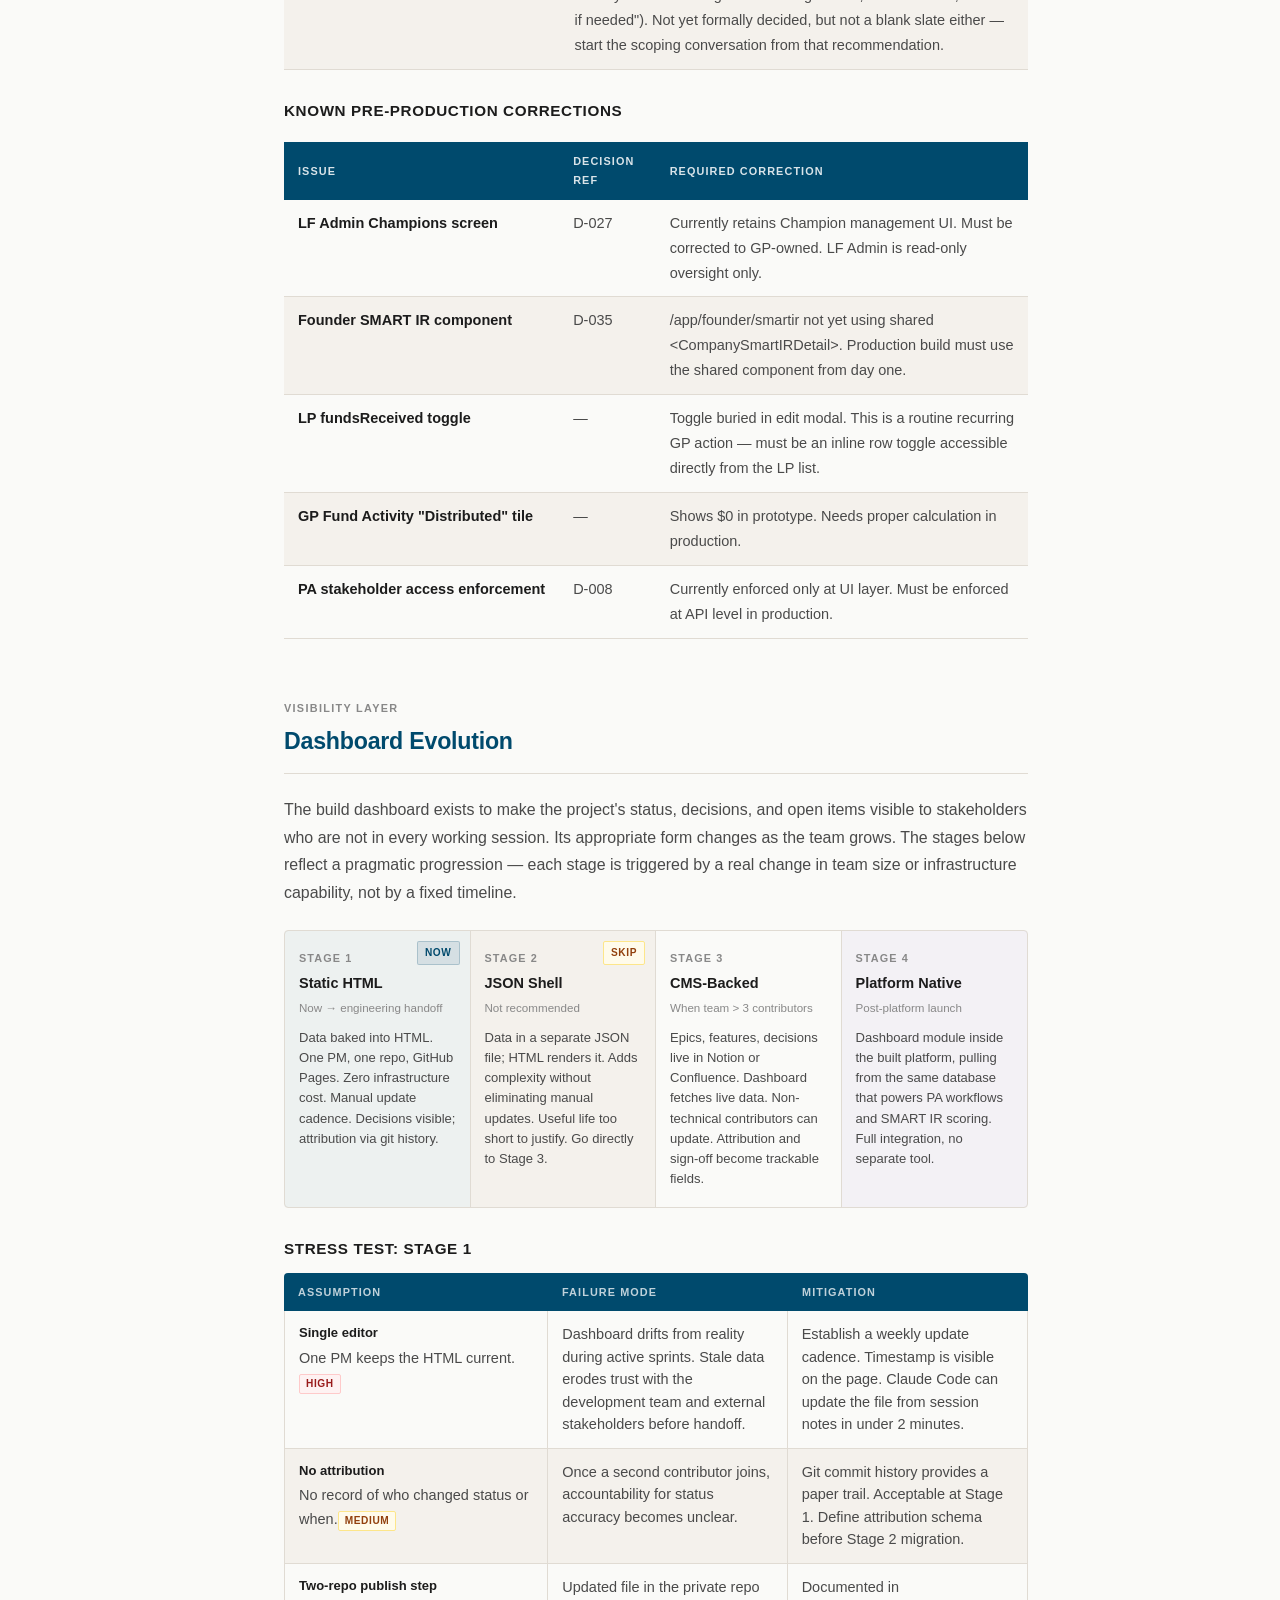
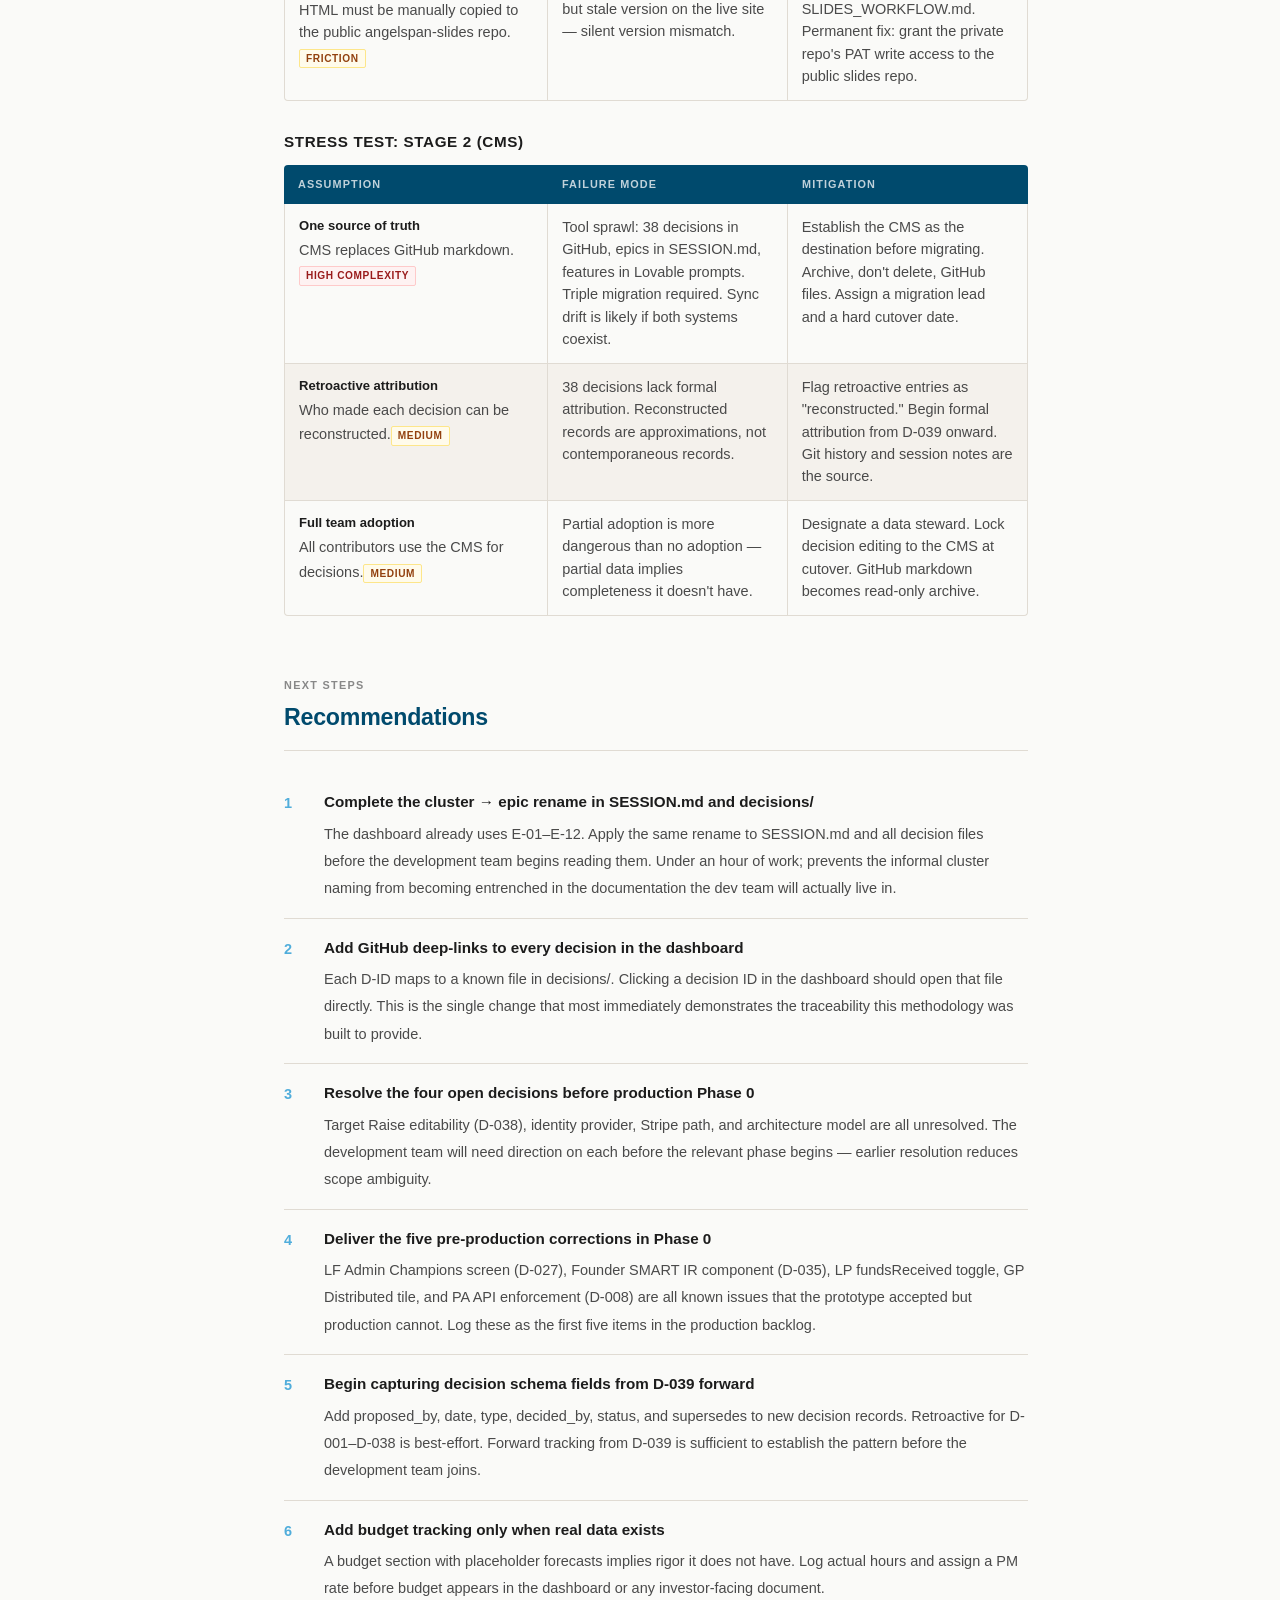
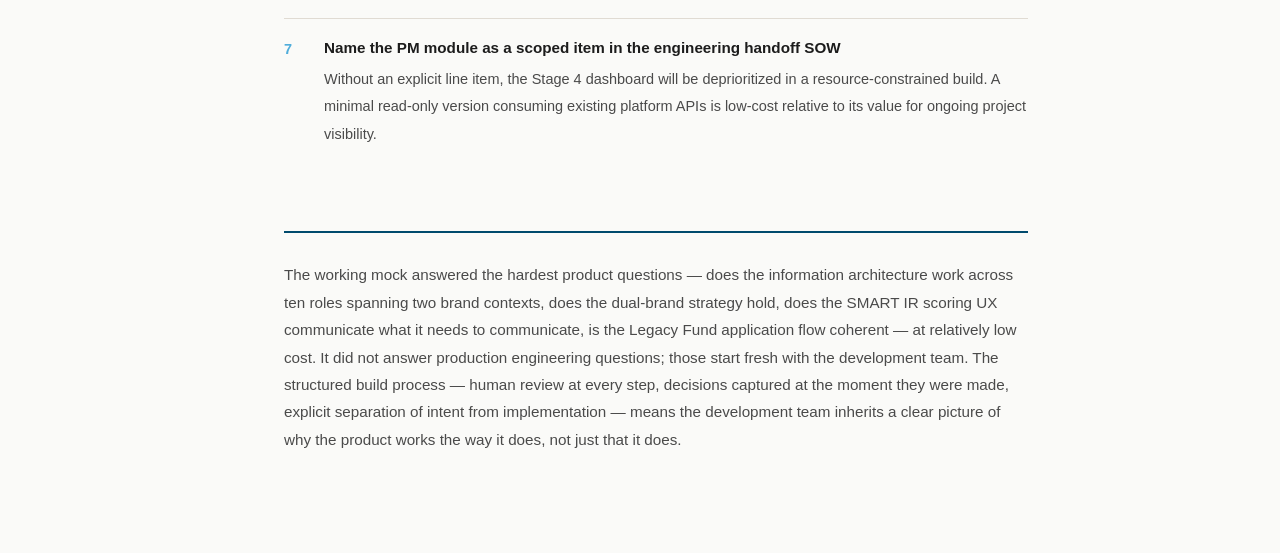
==== commit 00dff4b1: "Add files via upload" ====
--- a/dashboard_strategy.html
+++ b/dashboard_strategy.html
@@ -221,8 +221,8 @@
       <thead><tr><th>Term</th><th>Meaning in this document</th></tr></thead>
       <tbody>
         <tr><td>Working mock</td><td>The Lovable-built clickable prototype at <a href="https://angelspan-bridge-flow.lovable.app" target="_blank" style="color:var(--c-blue);">angelspan-bridge-flow.lovable.app</a> — simulated flows, no real backend, no real data</td></tr>
-        <tr><td>Path 3</td><td>Harden and stabilize the current production platform (Angular 1 / .NET Core 2.2) — no new features. The agreed near-term direction as of the July 16, 2026 budget call. Not the same as this working mock's own "UAT & Stabilization" build phase below — that refers to the mock, not the production system.</td></tr>
-        <tr><td>Path 2</td><td>The planned formal development engagement with a dev partner — real backend, real clients, real transactions. A separate and future initiative, not this working mock.</td></tr>
+        <tr><td>Phase 1</td><td>Harden and stabilize the current production platform (Angular 1 / .NET Core 2.2) — no new features. The agreed near-term direction as of the July 16, 2026 budget call. Formerly called "Path 3" before the paths were renumbered to match actual sequencing. Not the same as this working mock's own "UAT & Stabilization" build phase below — that refers to the mock, not the production system.</td></tr>
+        <tr><td>Phase 2</td><td>The planned formal development engagement with a dev partner — real backend, real clients, real transactions. A separate and future initiative, not this working mock. Formerly called "Path 2."</td></tr>
         <tr><td>PA</td><td>Performance Analyst — the sole internal AngelSpan employee role; curates startup updates and enters SMART IR scores</td></tr>
         <tr><td>SMART IR</td><td>Standardized Milestone Achievement &amp; Reporting Transparency for Investor Relations — the scoring and reporting system at the core of the AngelSpan product</td></tr>
         <tr><td>BMD / Bell Mason</td><td>Bell Mason Diagnostic — the framework SMART IR is built on; scores startups on Product, Market, Team, and Operations across four maturity stages (Concept → Seed → Alpha → Beta)</td></tr>
@@ -447,7 +447,7 @@
         <tr><td>Target Raise editability</td><td>D-038</td><td>Whether a fund's Target Raise can be edited after creation. Options and recommendation documented in decisions/D-038-capital-tracking-model.md.</td></tr>
         <tr><td>Identity provider</td><td>D-003</td><td>Azure AD B2C vs. Auth0. Product decisions are implementation-agnostic, but the dev team needs this resolved early in Phase 0.</td></tr>
         <tr><td>Stripe path</td><td>D-012</td><td>Patch current integration vs. adopt Stripe Billing fully. The legacy platform has known Stripe bugs. Explicit direction needed before Phase 1 billing work.</td></tr>
-        <tr><td>Architecture model</td><td>—</td><td>Monolith vs. modular services. The prototype provides no signal on this. Requires a scoping conversation with the development team.</td></tr>
+        <tr><td>Architecture model</td><td>—</td><td>Monolith vs. modular services. The prototype provides no signal on this — but decisions/agents/technical_architect.md already has a specific recommendation on file: Modular Monolith with Service Contracts (one .NET 8 app, module boundaries like IdentityModule/ScoringModule/BillingModule, "monolith first, extract if needed"). Not yet formally decided, but not a blank slate either — start the scoping conversation from that recommendation.</td></tr>
       </tbody>
     </table>
 
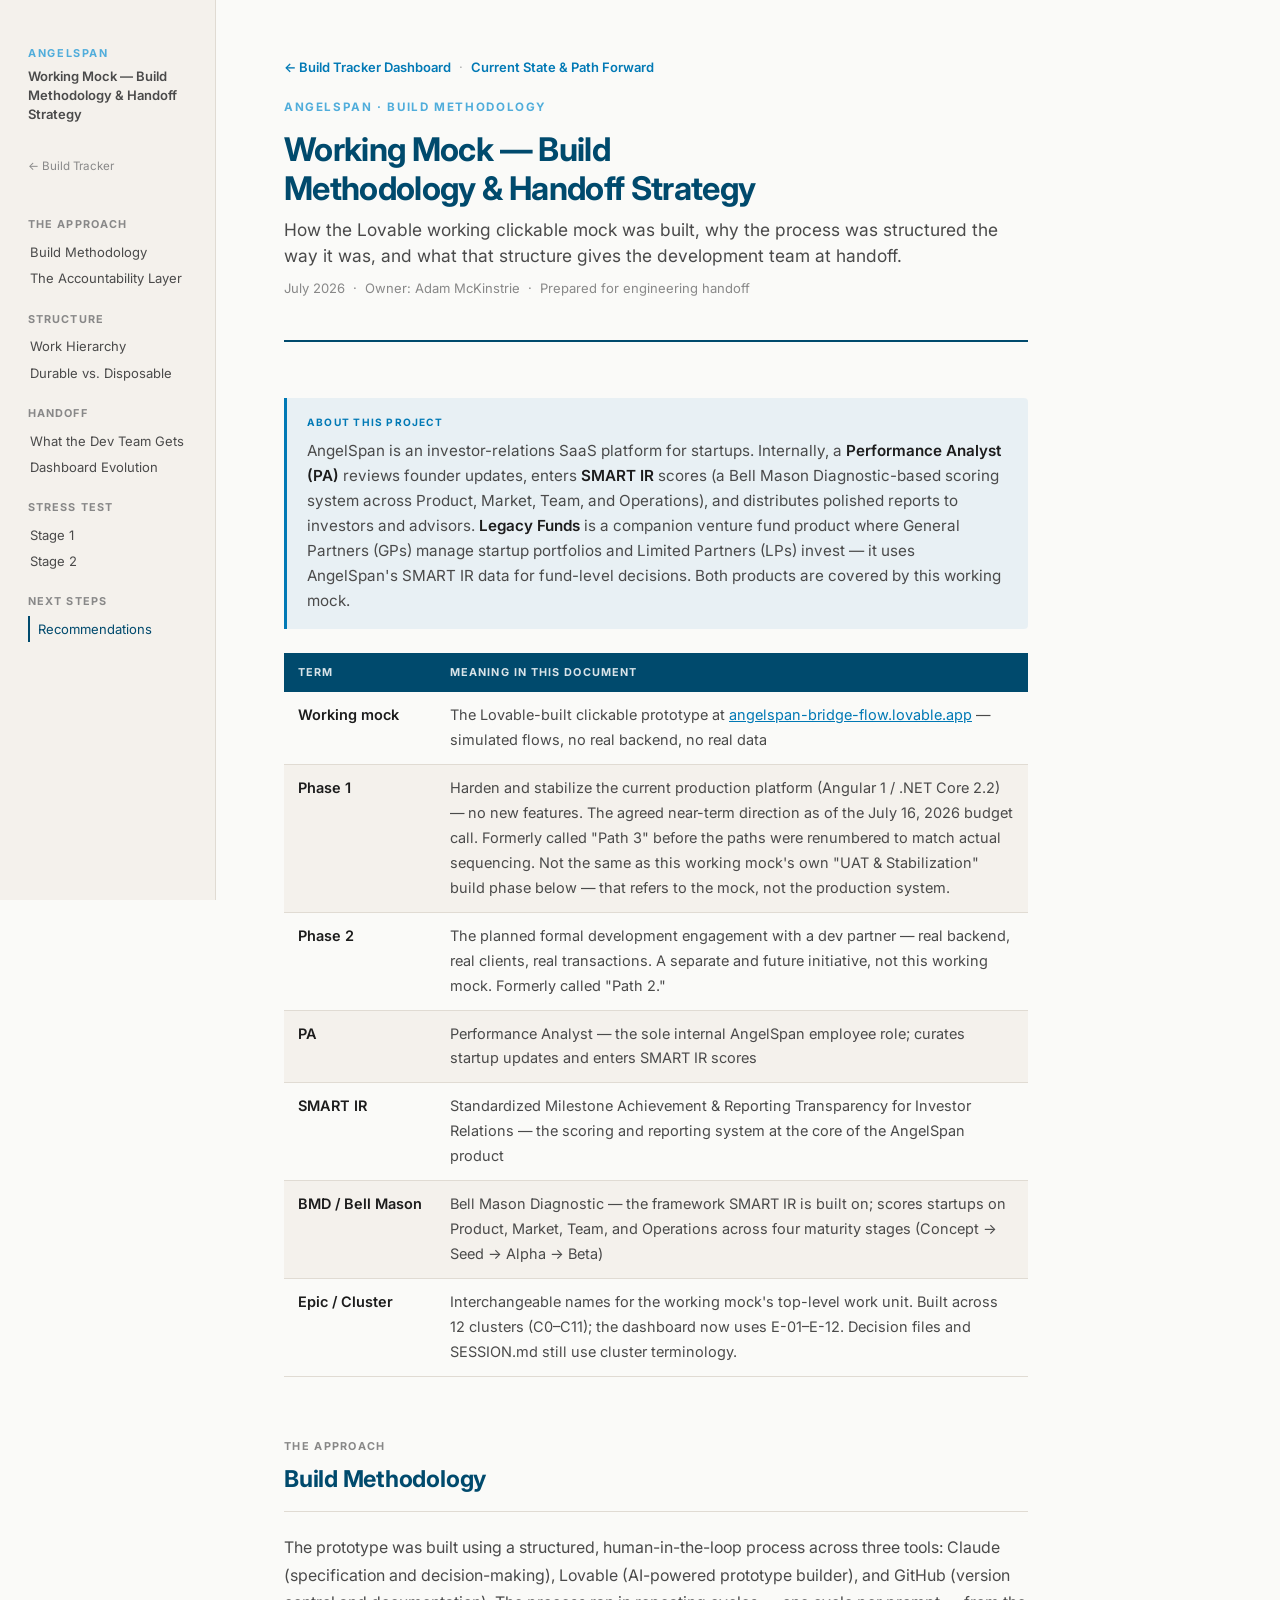
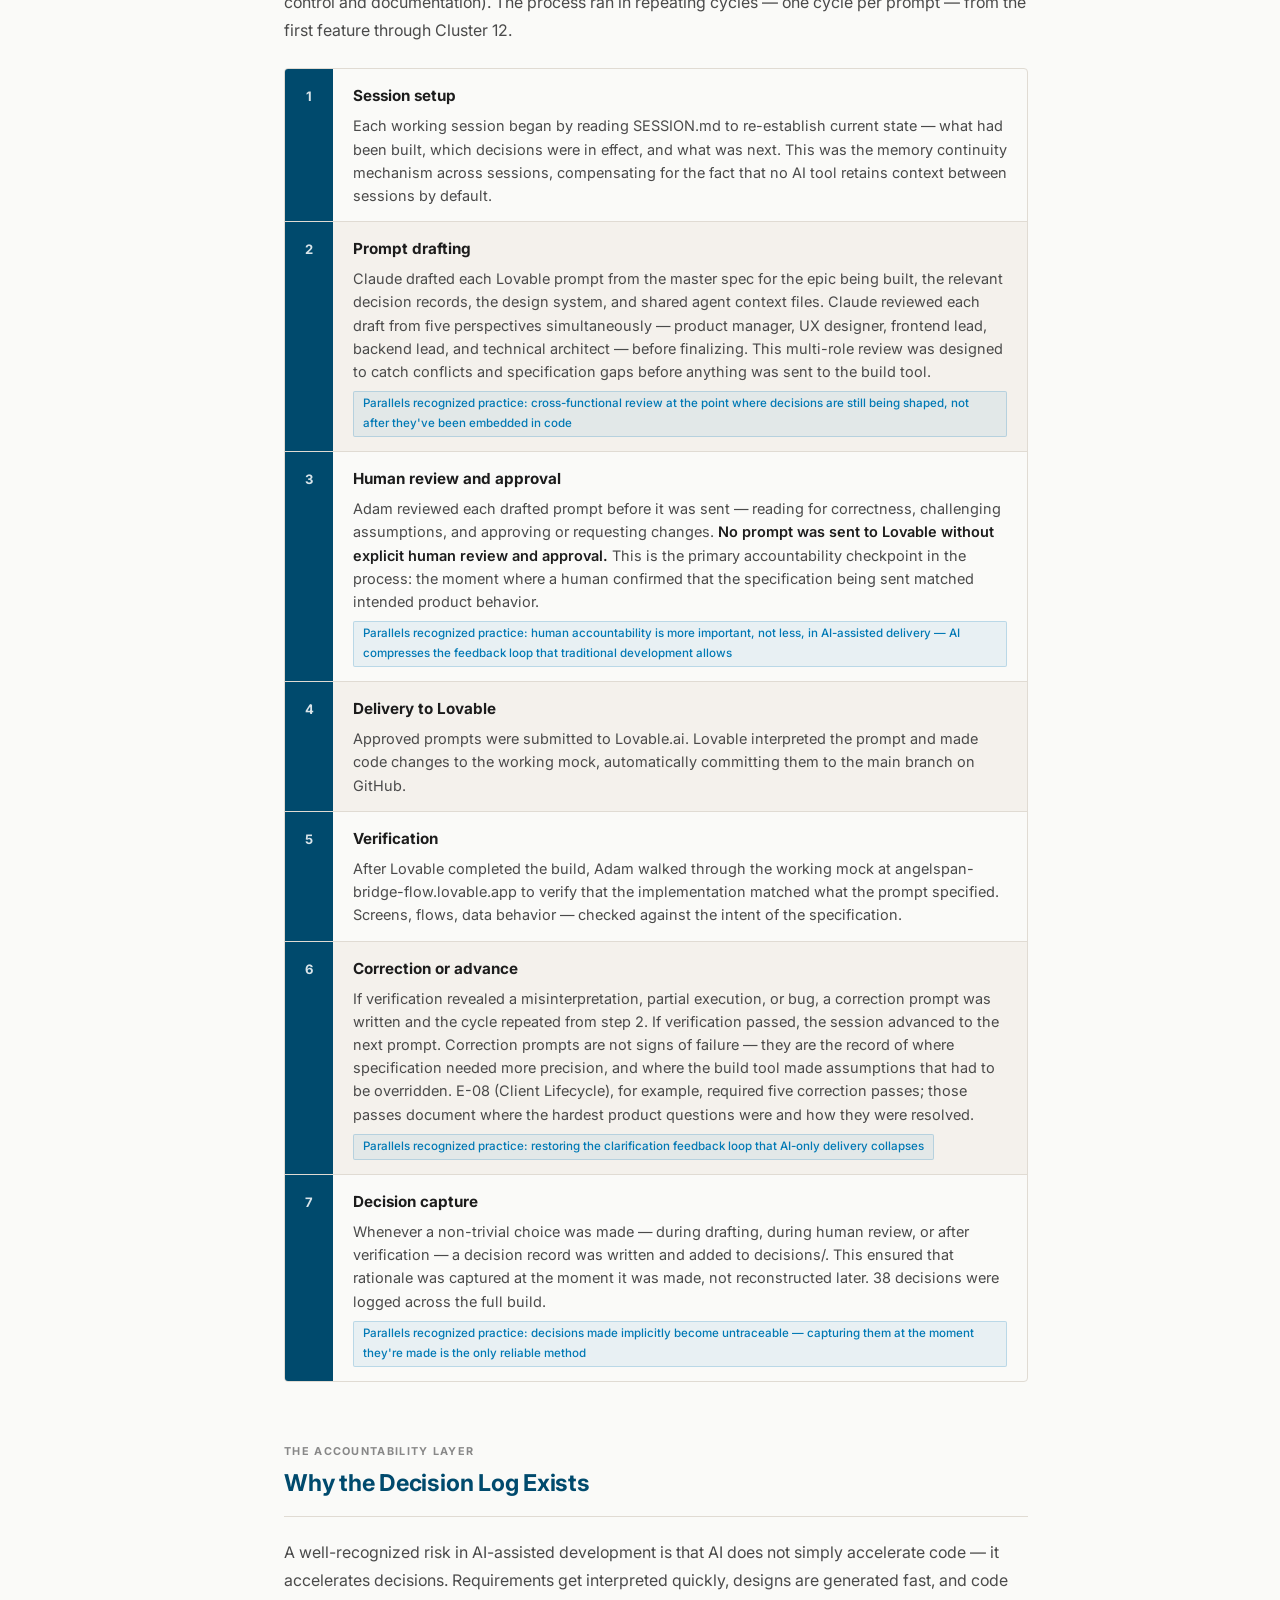
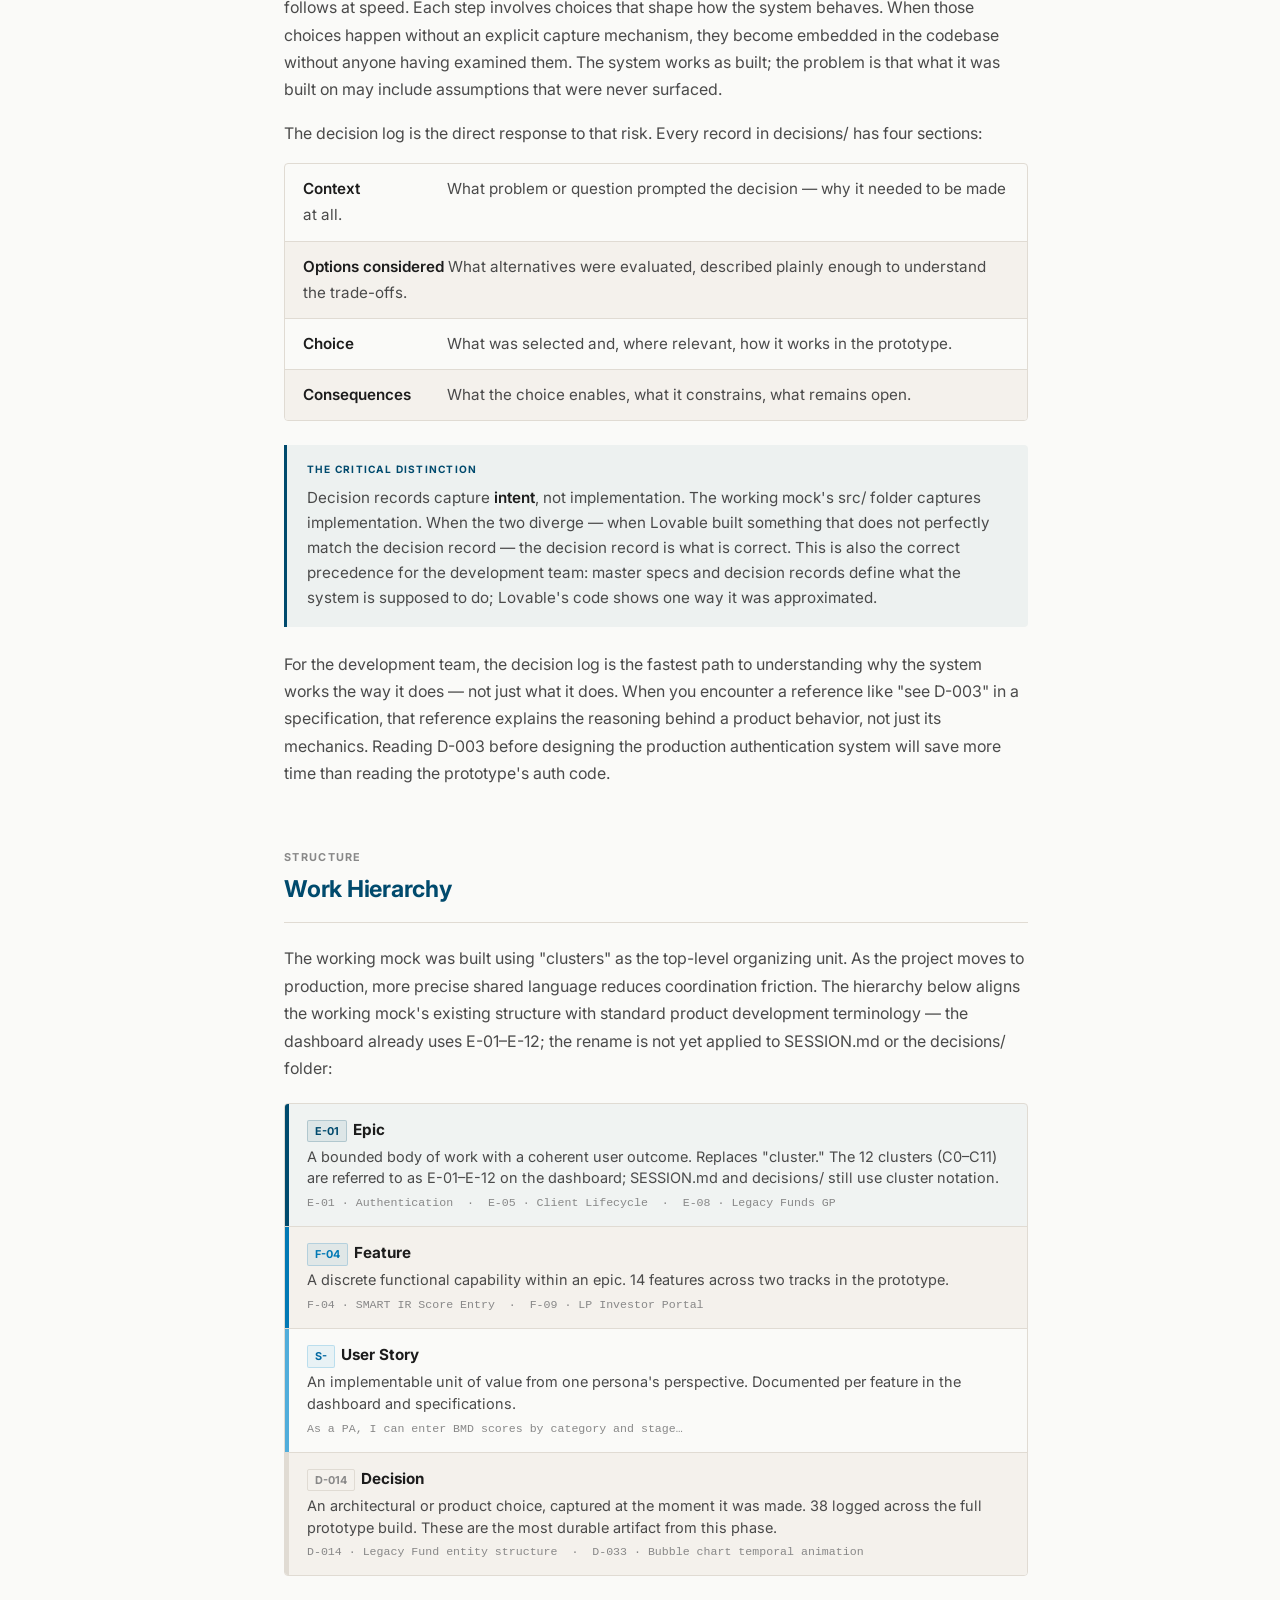
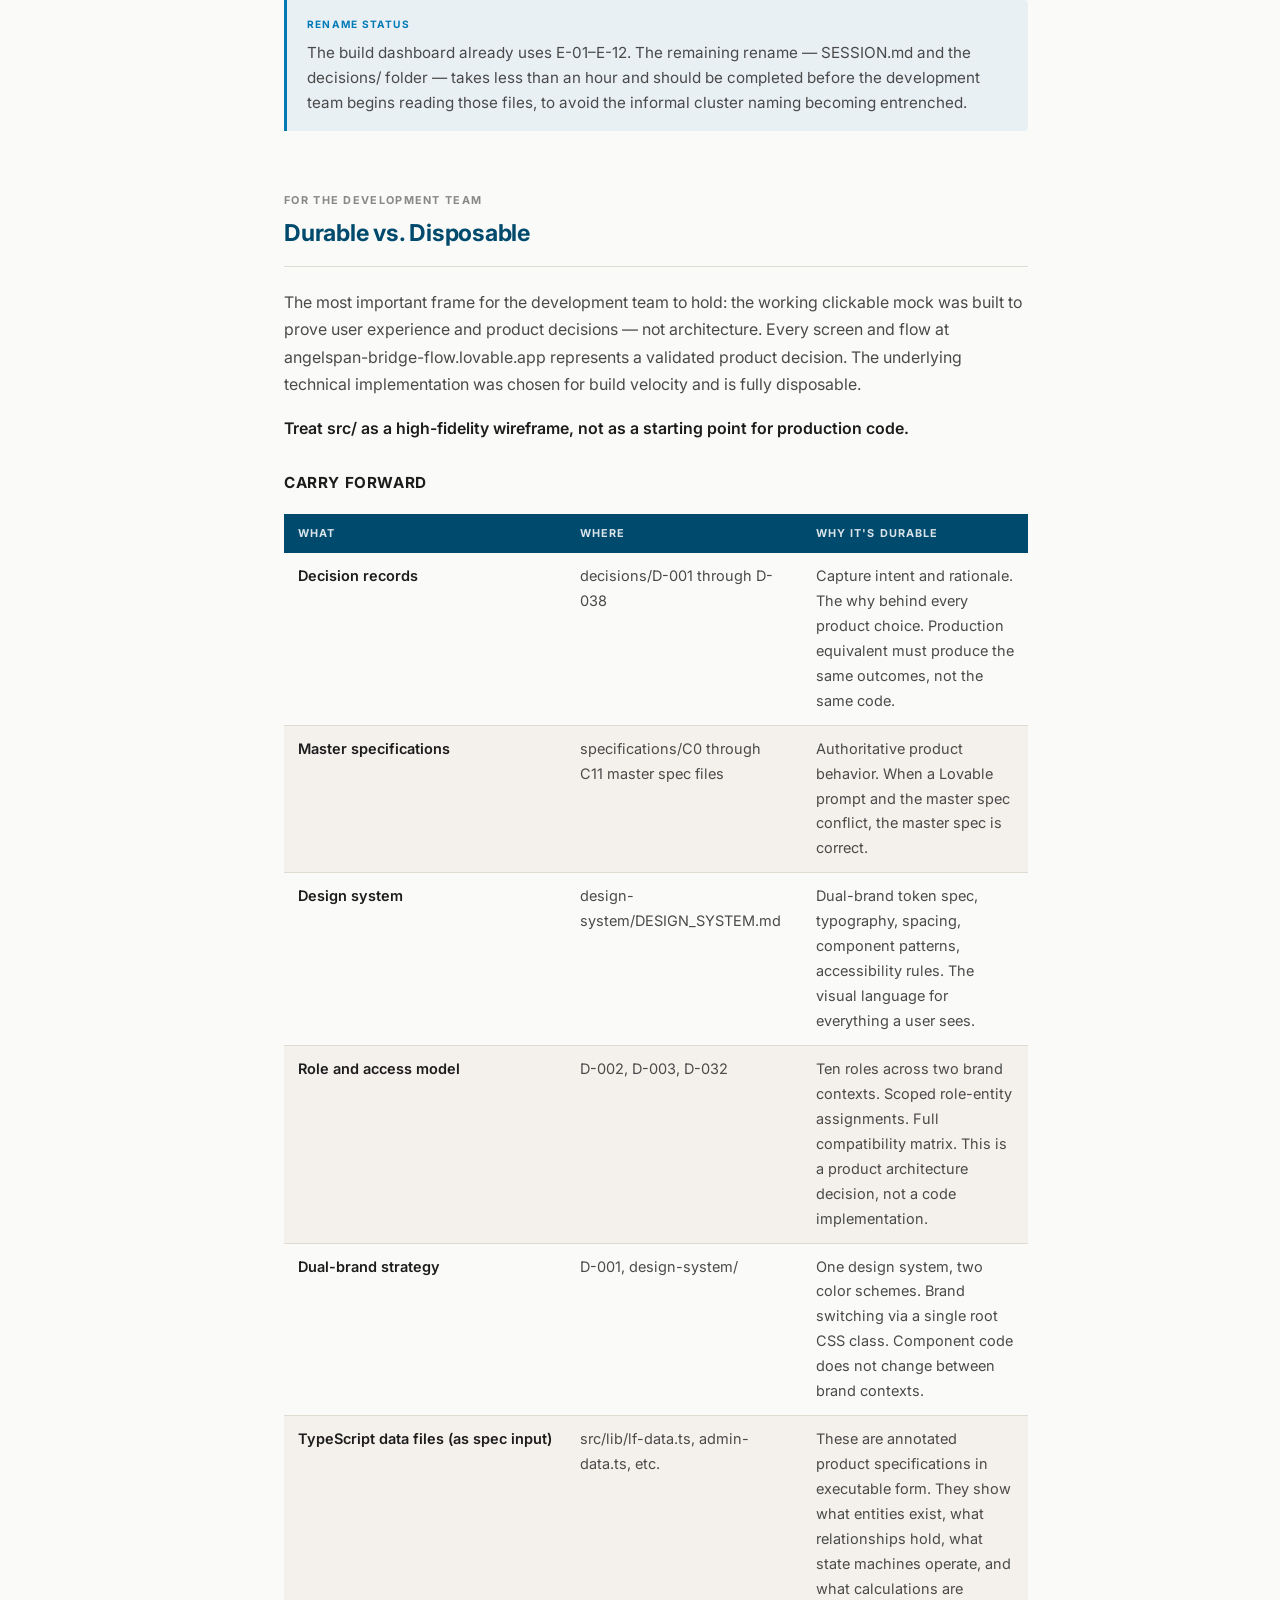
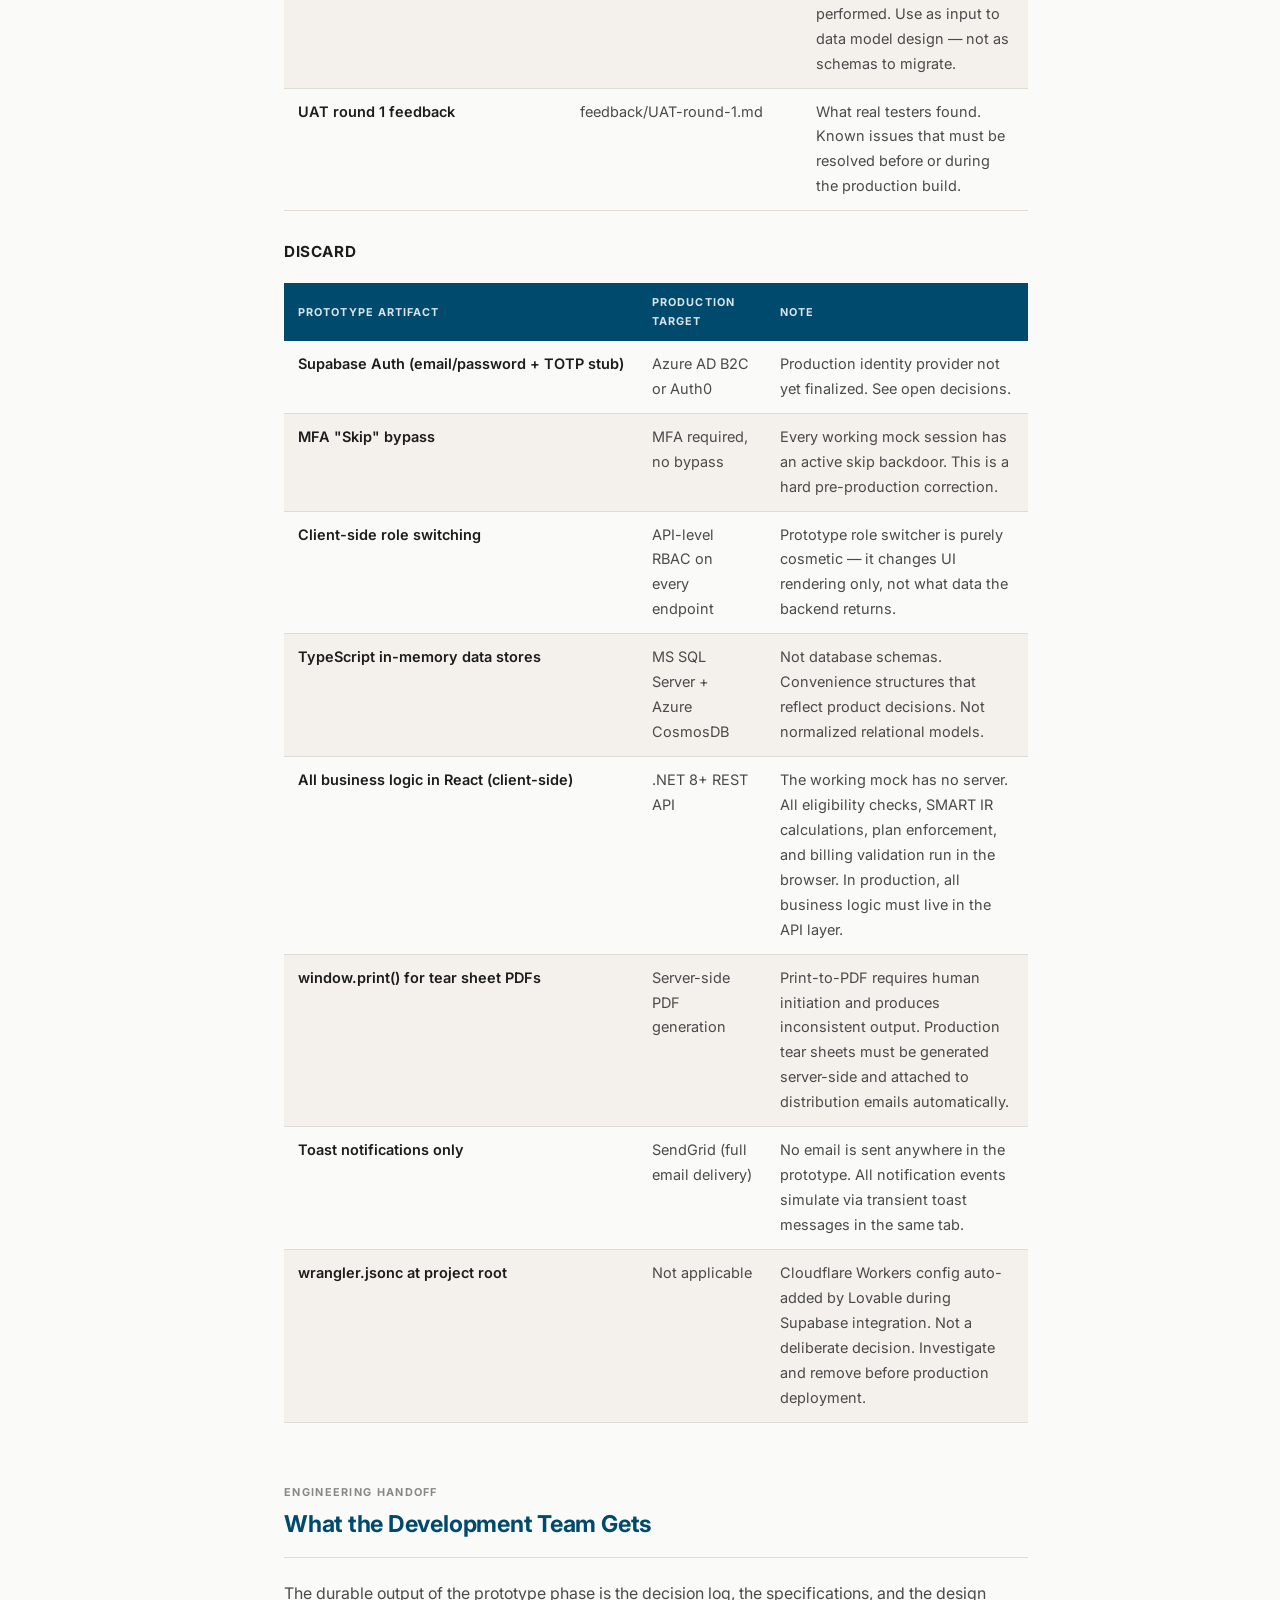
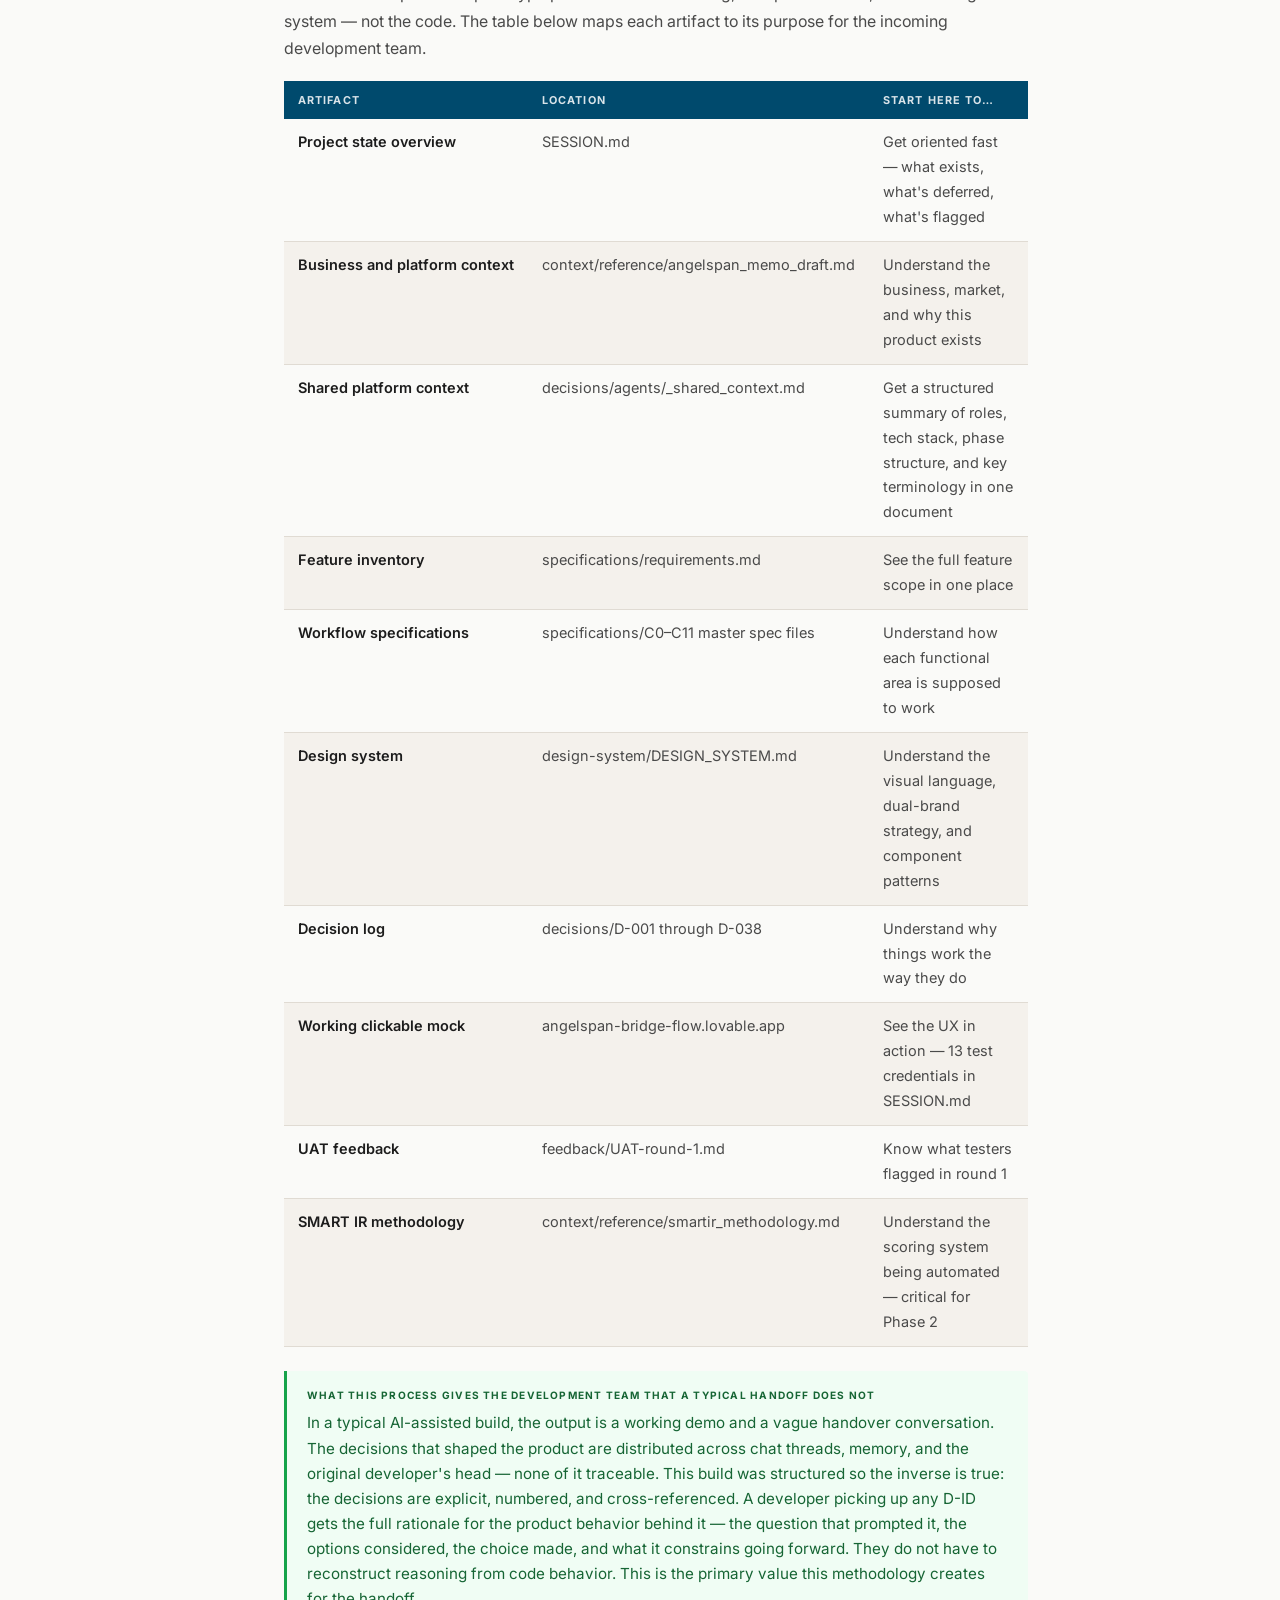
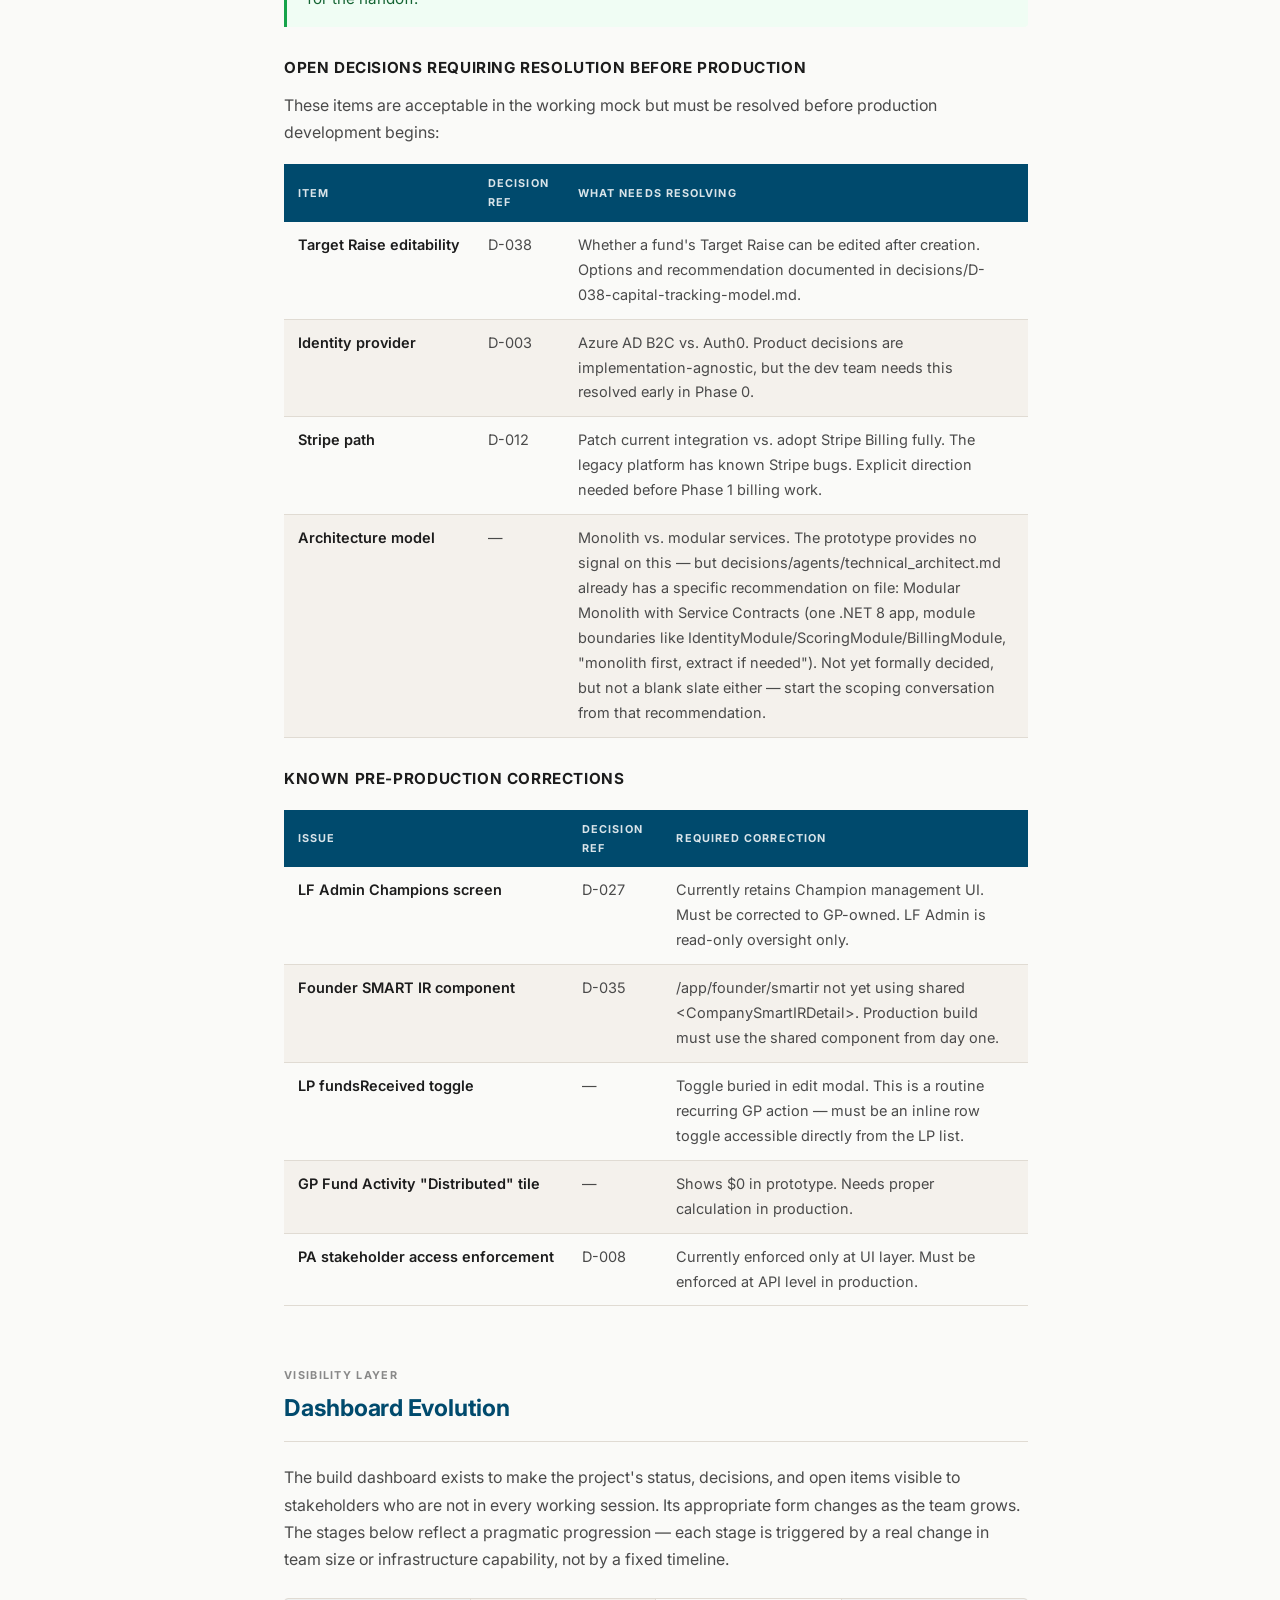
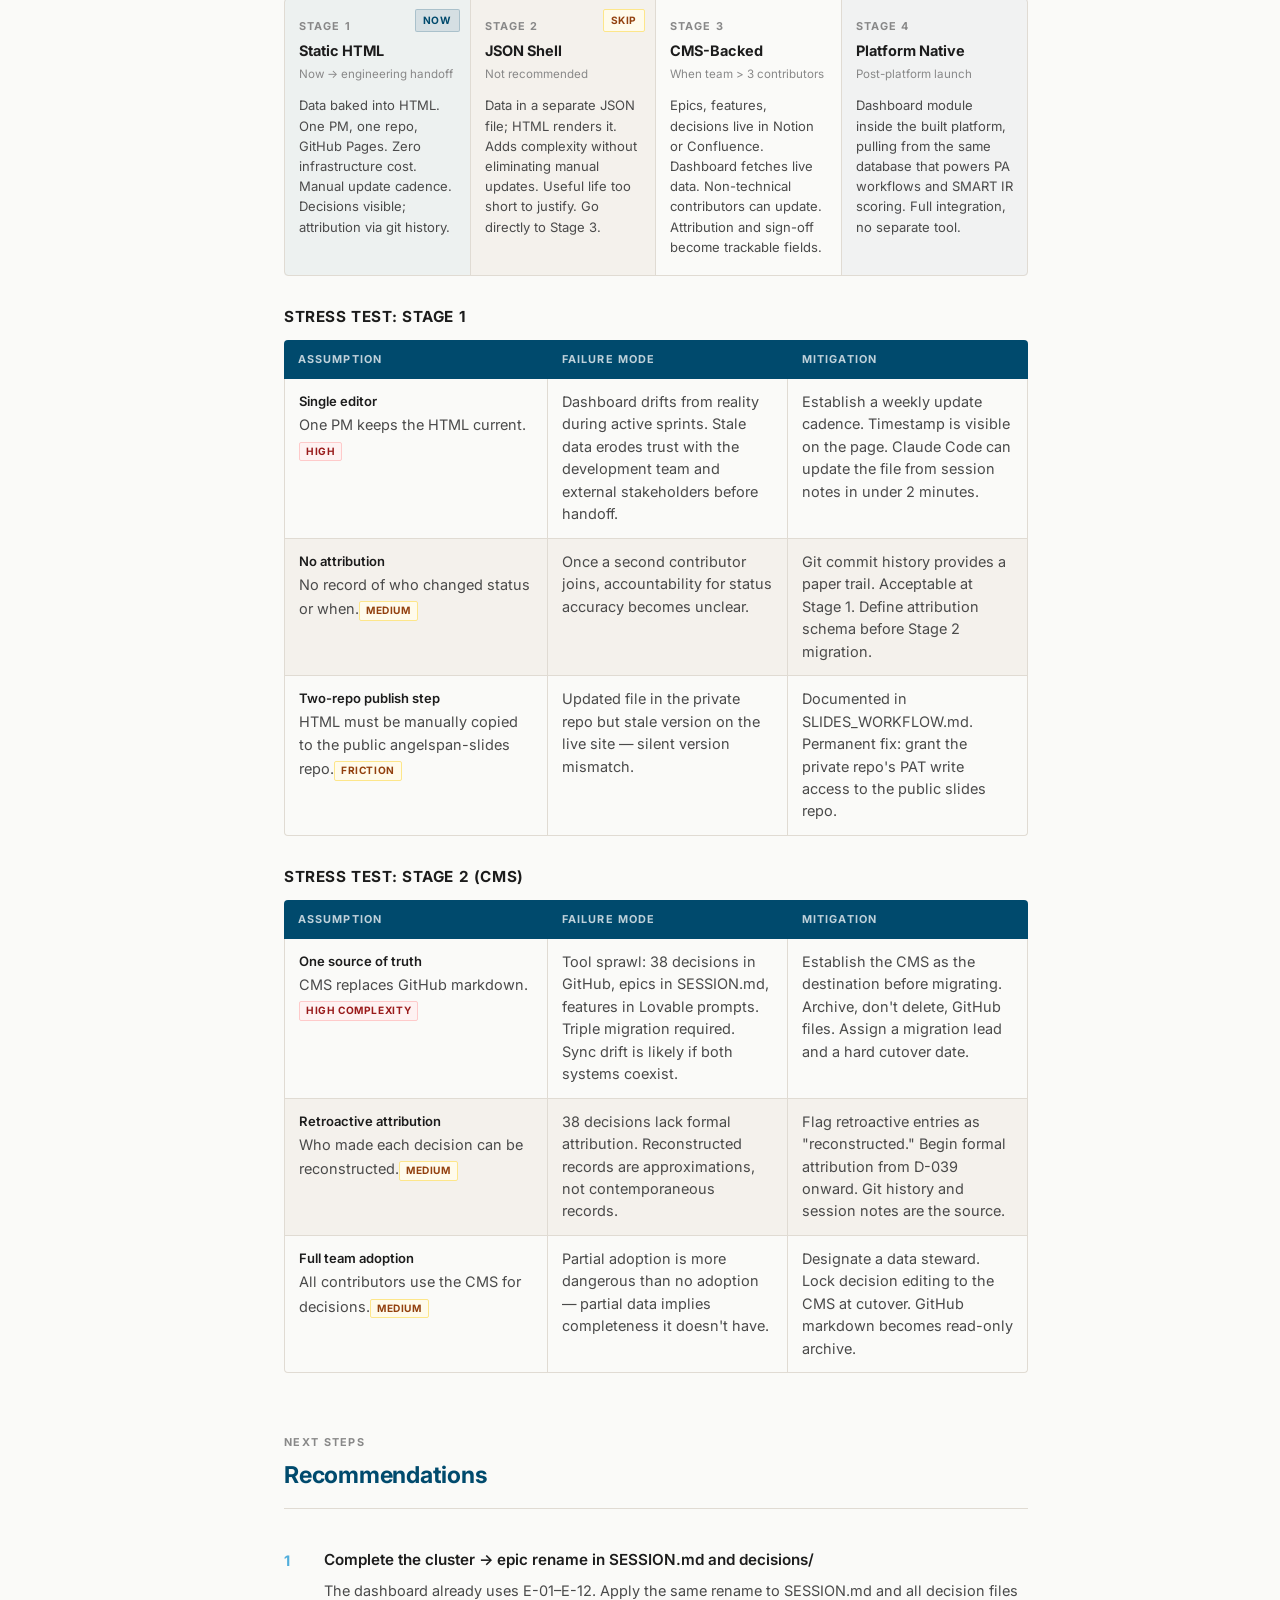
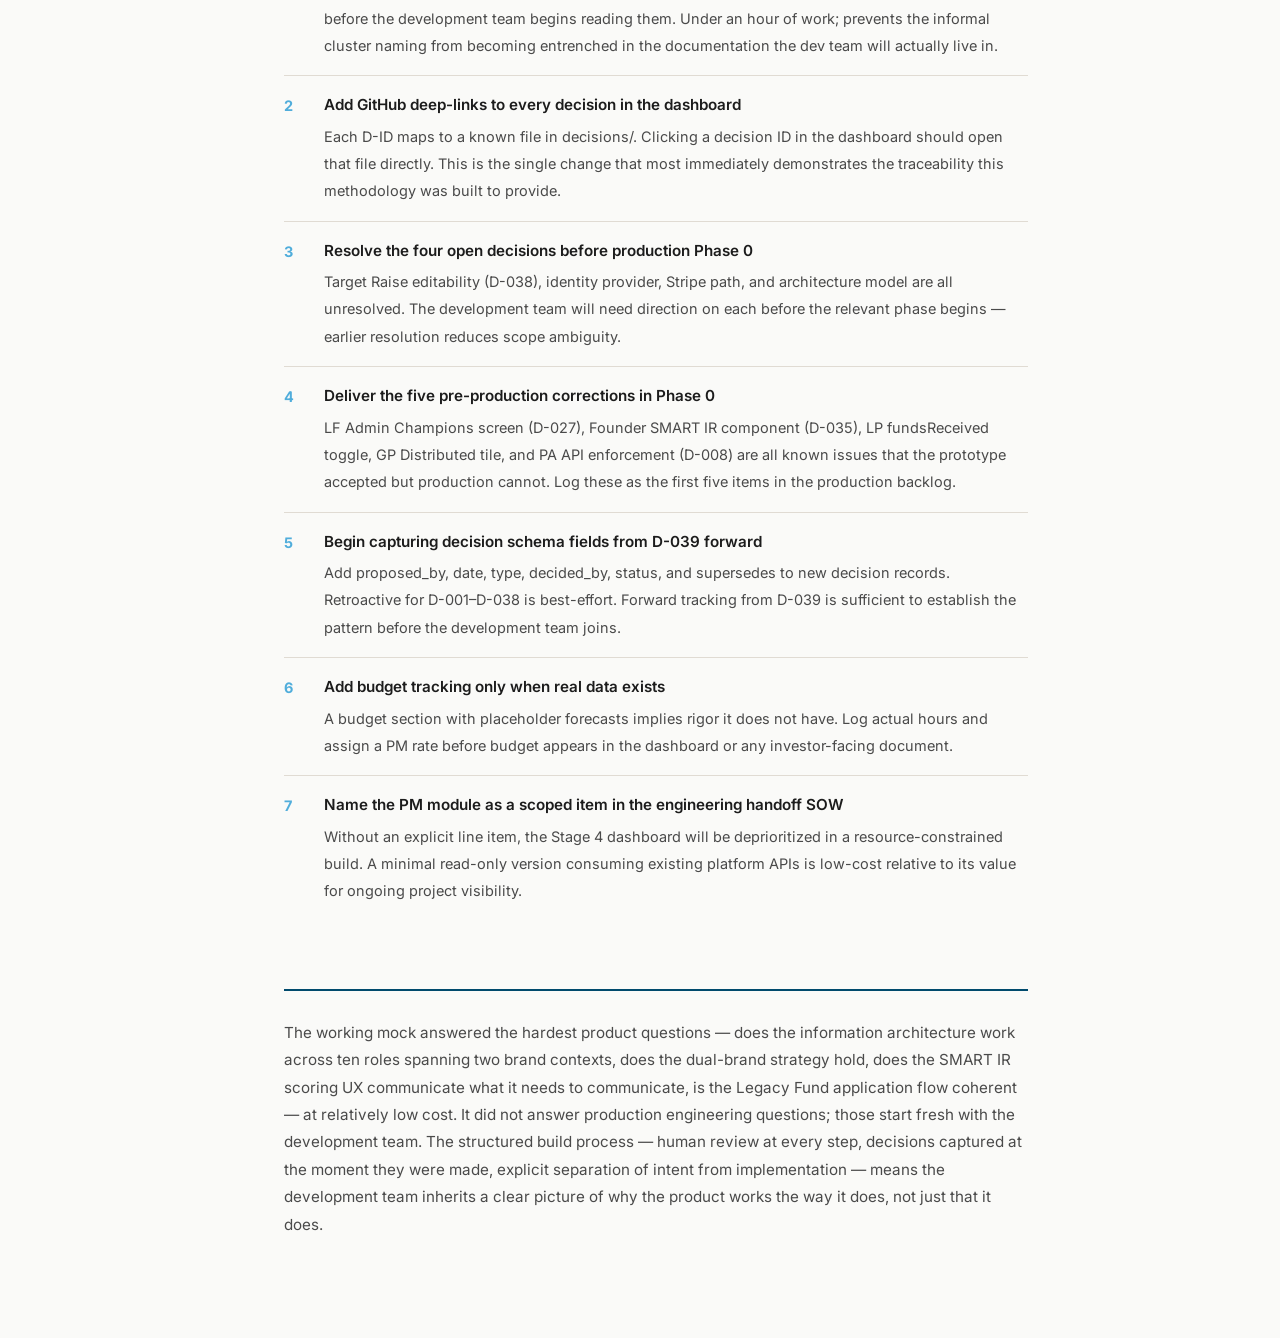
==== commit b3c38b64: "Add files via upload" ====
--- a/dashboard_strategy.html
+++ b/dashboard_strategy.html
@@ -4,6 +4,8 @@
 <meta charset="UTF-8">
 <meta name="viewport" content="width=device-width, initial-scale=1.0">
 <title>AngelSpan — Working Mock Build Methodology & Handoff Strategy</title>
+<link href="https://fonts.googleapis.com/css2?family=Inter:wght@400;500;600;700&display=swap" rel="stylesheet">
+<link rel="stylesheet" href="shared.css">
 <style>
 html { font-size: clamp(14px, 0.5vw + 11px, 18px); }
 *, *::before, *::after { box-sizing: border-box; margin: 0; padding: 0; }
@@ -12,7 +14,7 @@
   --c-navy:       #004A6D;
   --c-blue:       #0179B5;
   --c-sky:        #50ADDB;
-  --c-lf:         #5B21B6;
+  --c-lf:         #1B3D5F;
   --c-bg:         #FAFAF8;
   --c-surface:    #F4F1EC;
   --c-border:     #E0DBD3;
@@ -27,7 +29,7 @@
   --c-amber-bd:   #FDE68A;
   --c-red:        #991B1B;
   --c-red-bg:     #FEF2F2;
-  --font: -apple-system, BlinkMacSystemFont, 'Segoe UI', Helvetica Neue, Arial, sans-serif;
+  --font: 'Inter', -apple-system, BlinkMacSystemFont, 'Segoe UI', Helvetica, Arial, sans-serif;
   --mono: 'SFMono-Regular', 'SF Mono', 'Fira Code', Consolas, monospace;
 }
 
@@ -151,7 +153,7 @@
 .tag { display: inline-block; font-size: 0.5833rem; font-weight: 700; text-transform: uppercase; letter-spacing: .05em; padding: 2px 7px; border-radius: 2px; margin-right: 3px; }
 .t-now { background: rgba(0,74,109,.08); color: var(--c-navy); border: 1px solid rgba(0,74,109,.2); }
 .t-s3  { background: var(--c-amber-bg); color: var(--c-amber); border: 1px solid var(--c-amber-bd); }
-.t-s4  { background: rgba(91,33,182,.07); color: var(--c-lf); border: 1px solid rgba(91,33,182,.2); }
+.t-s4  { background: rgba(27,61,95,.07); color: var(--c-lf); border: 1px solid rgba(27,61,95,.2); }
 
 /* Recs */
 .recs { list-style: none; margin: 20px 0; }
@@ -207,6 +209,12 @@
 
 <main class="content">
 
+  <nav class="back-nav">
+    <a href="prototype_dashboard.html">← Build Tracker Dashboard</a>
+    <span class="sep">·</span>
+    <a href="roadmap_presentation.html">Current State &amp; Path Forward</a>
+  </nav>
+
   <div class="eyebrow">AngelSpan · Build Methodology</div>
   <h1>Working Mock — Build Methodology &amp; Handoff Strategy</h1>
   <p class="subtitle">How the Lovable working clickable mock was built, why the process was structured the way it was, and what that structure gives the development team at handoff.</p>
@@ -493,7 +501,7 @@
         <div class="st-when">When team &gt; 3 contributors</div>
         <div class="st-desc">Epics, features, decisions live in Notion or Confluence. Dashboard fetches live data. Non-technical contributors can update. Attribution and sign-off become trackable fields.</div>
       </div>
-      <div class="st" style="background:rgba(91,33,182,.04);">
+      <div class="st" style="background:rgba(27,61,95,.04);">
         <div class="st-n">Stage 4</div>
         <div class="st-name">Platform Native</div>
         <div class="st-when">Post-platform launch</div>
--- a/shared.css
+++ b/shared.css
@@ -0,0 +1,41 @@
+/* AngelSpan / Legacy Funds — shared design tokens and cross-page navigation.
+   Source of truth: design-system/DESIGN_SYSTEM.md — keep values in sync.
+   Linked by every page in slides/ so colors, type, and the back-nav stay identical. */
+
+:root {
+  --color-primary: #004A6D;
+  --color-primary-light: #0179B5;
+  --color-primary-pale: #50ADDB;
+  --color-bg: #FAFAF8;
+  --color-surface: #F4F1EC;
+  --color-border: #E0DBD3;
+  --color-text: #303030;
+  --color-text-secondary: #606060;
+  --color-text-disabled: #ADADAD;
+  --color-success: #2A6B3C;
+  --color-warning: #FF8000;
+  --color-error: #CF1F3F;
+  --color-lf-primary: #1B3D5F;
+  --font-sans: 'Inter', -apple-system, BlinkMacSystemFont, 'Segoe UI', Helvetica, Arial, sans-serif;
+}
+
+/* Cross-page navigation. Place as the first element inside each page's
+   main content container so it inherits that container's width/padding. */
+.back-nav {
+  display: flex;
+  align-items: center;
+  flex-wrap: wrap;
+  gap: 8px;
+  font-size: 13px;
+  margin-bottom: 20px;
+}
+.back-nav a {
+  display: inline-flex;
+  align-items: center;
+  gap: 5px;
+  color: var(--color-primary-light);
+  text-decoration: none;
+  font-weight: 600;
+}
+.back-nav a:hover { text-decoration: underline; }
+.back-nav .sep { color: var(--color-text-disabled); }
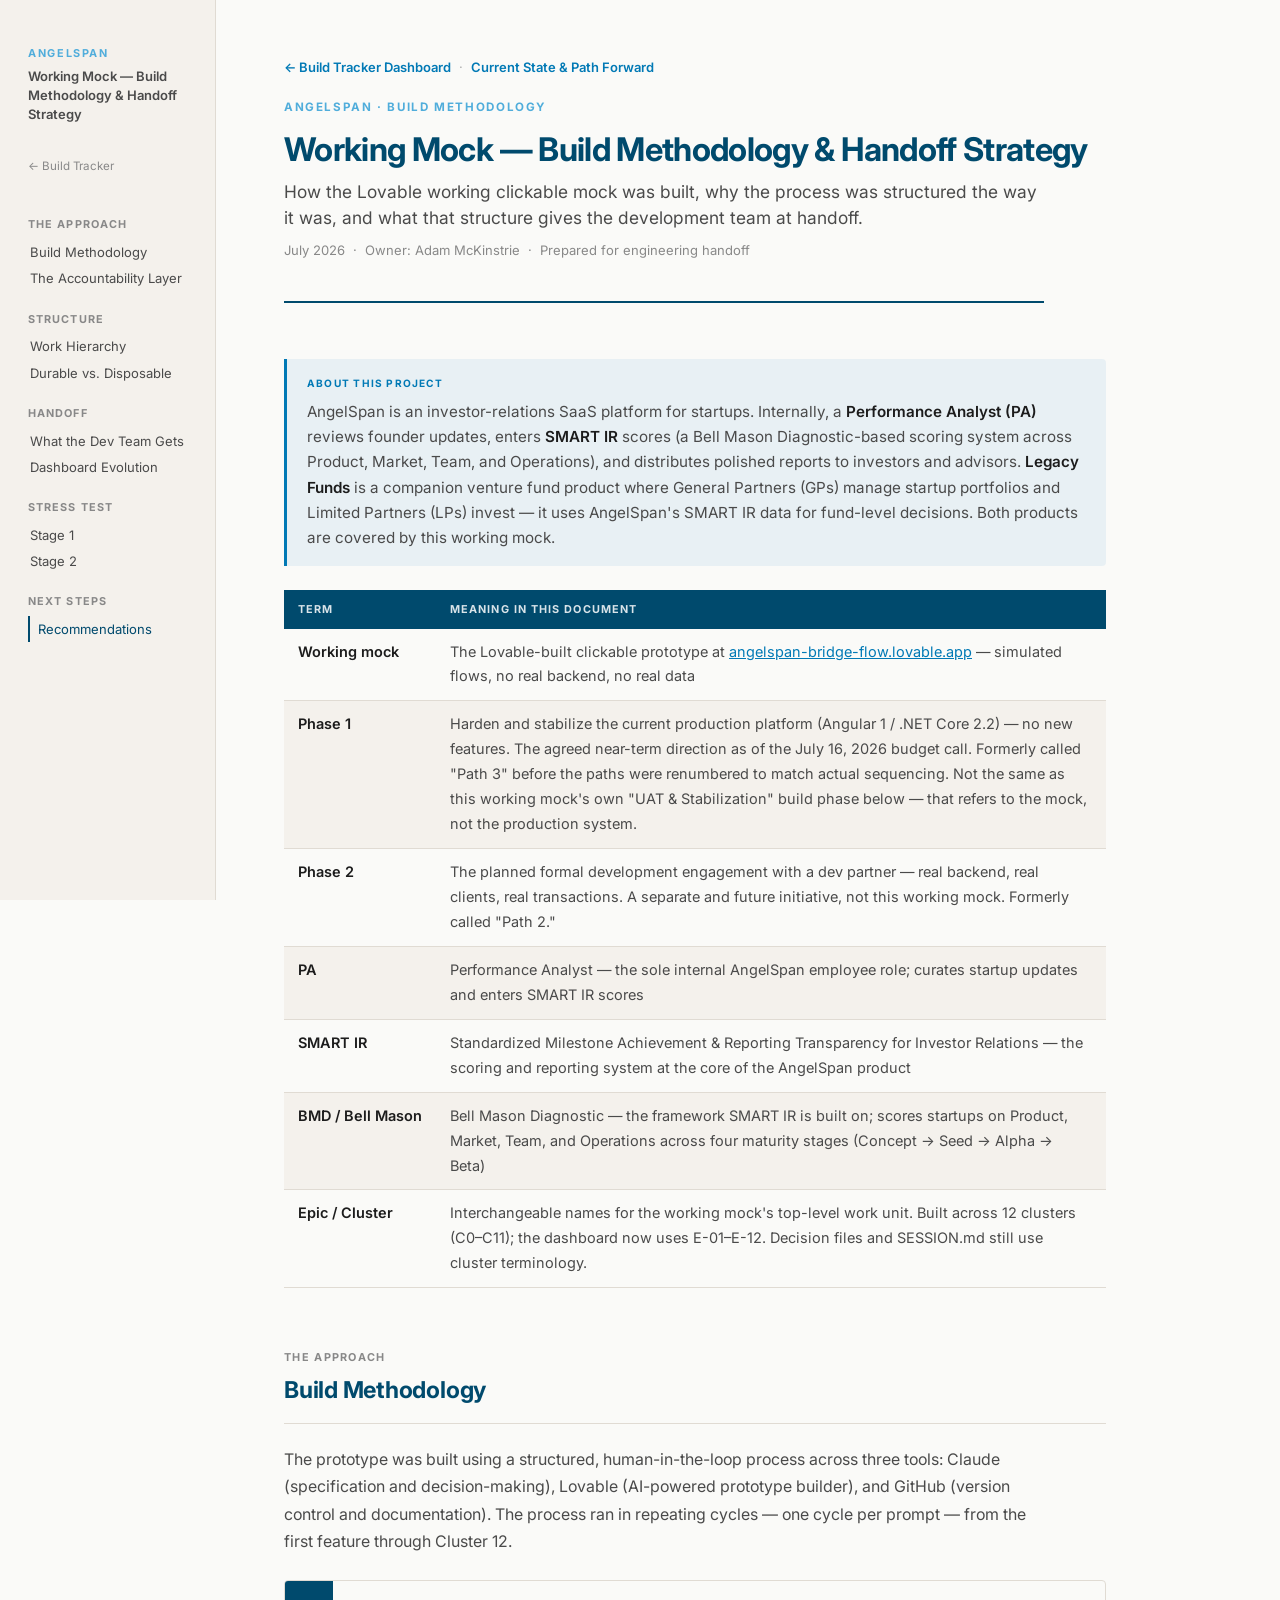
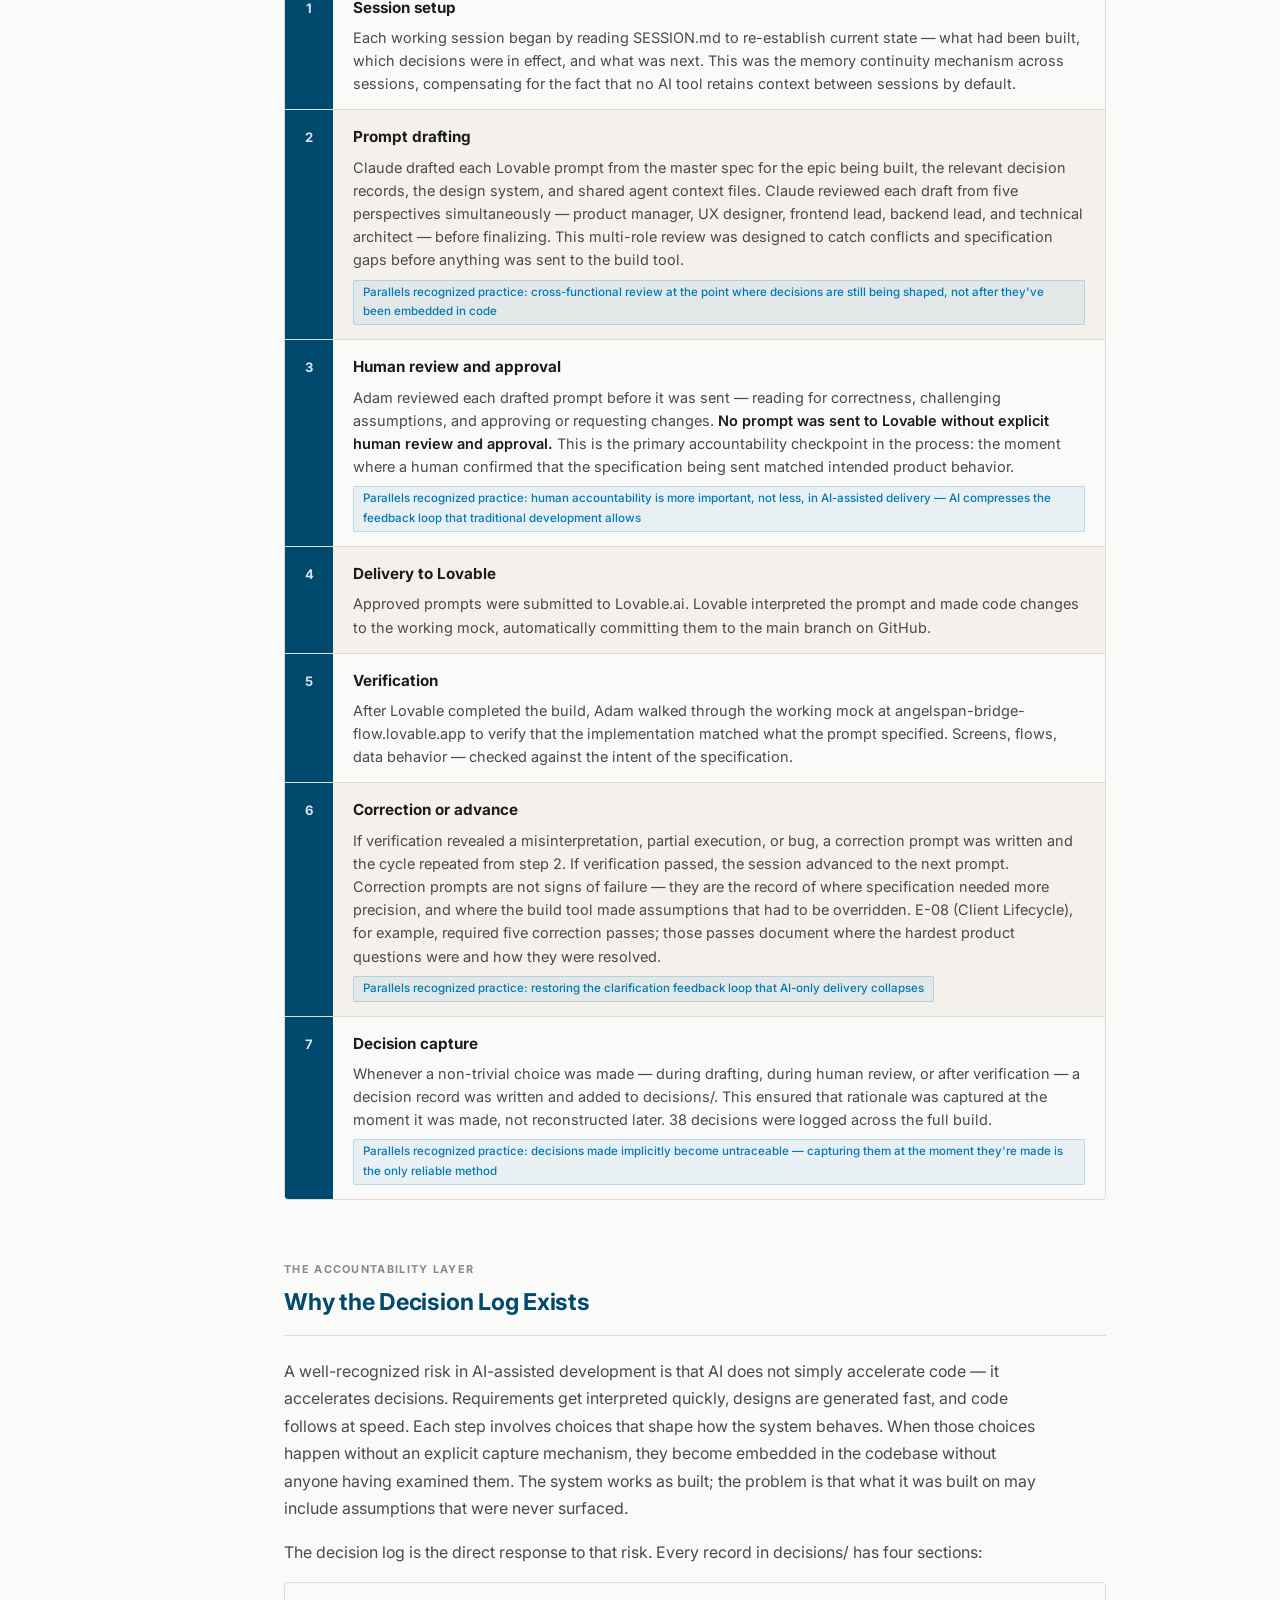
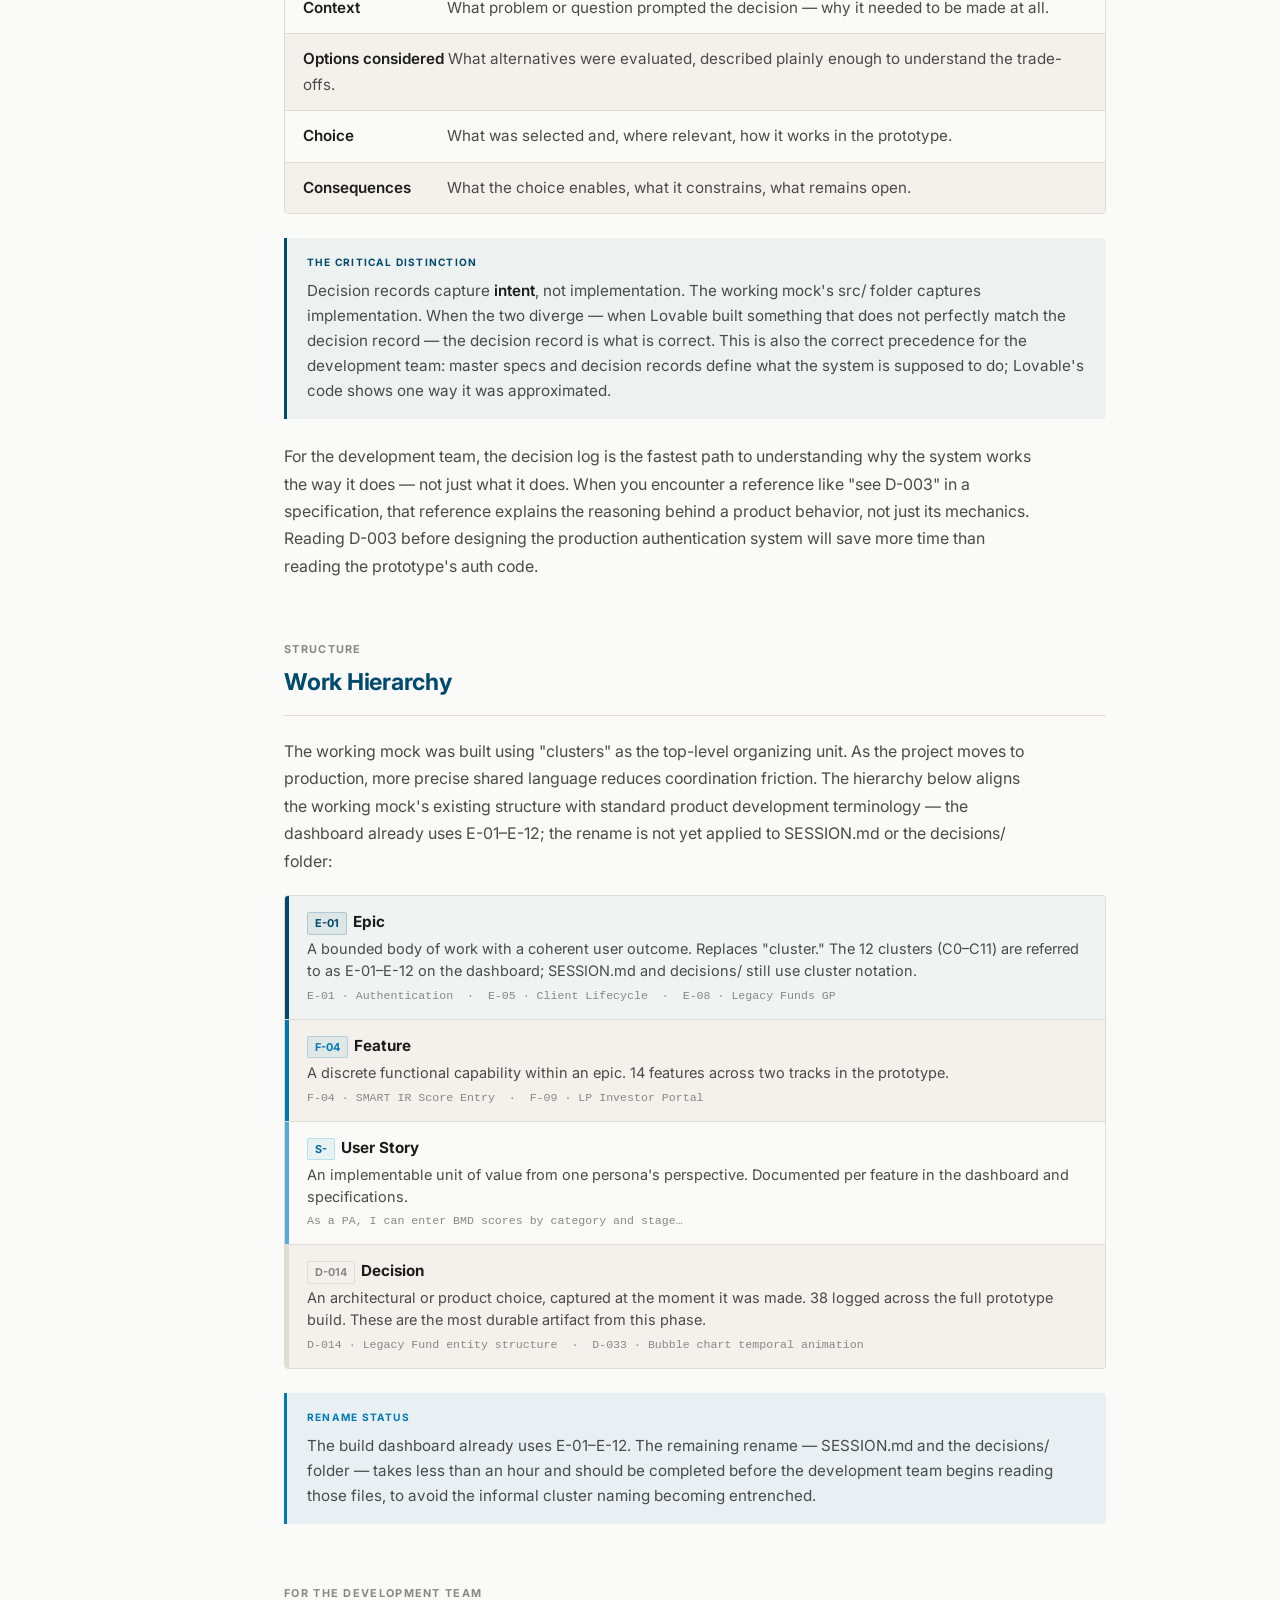
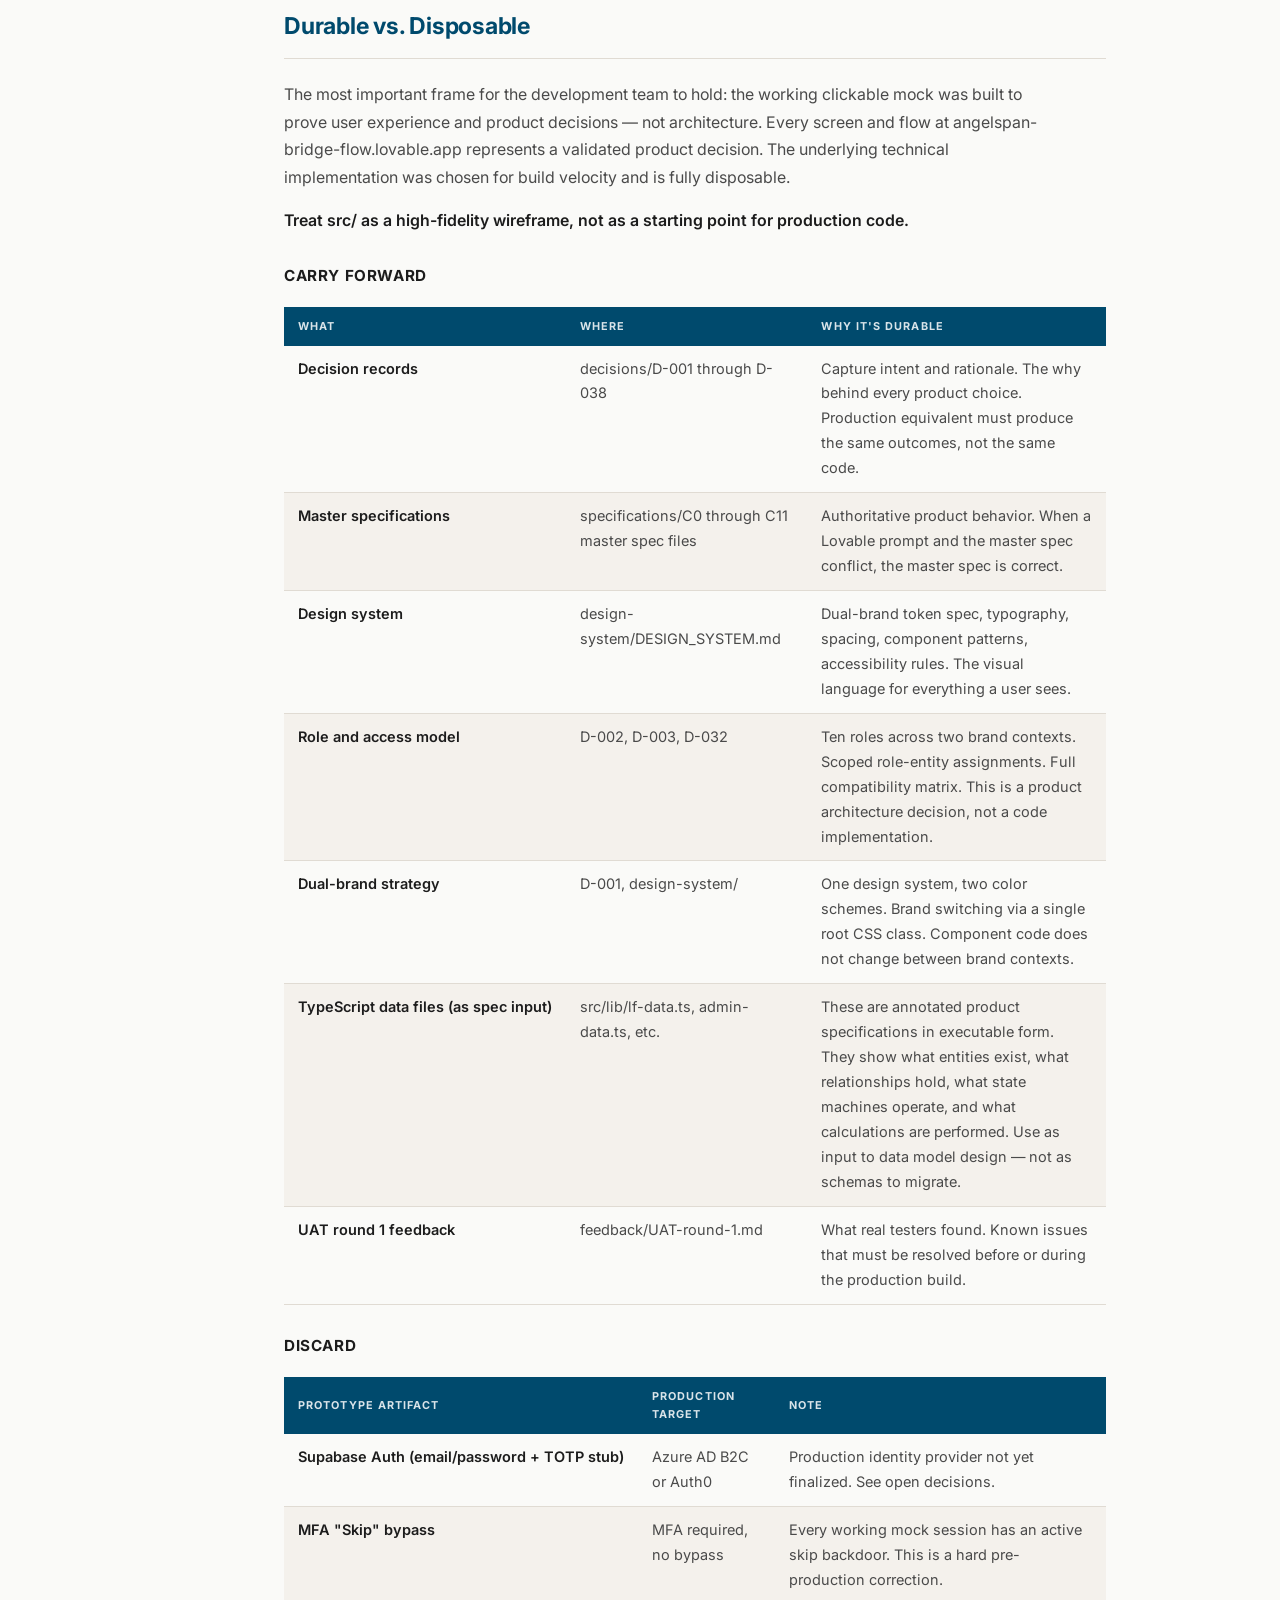
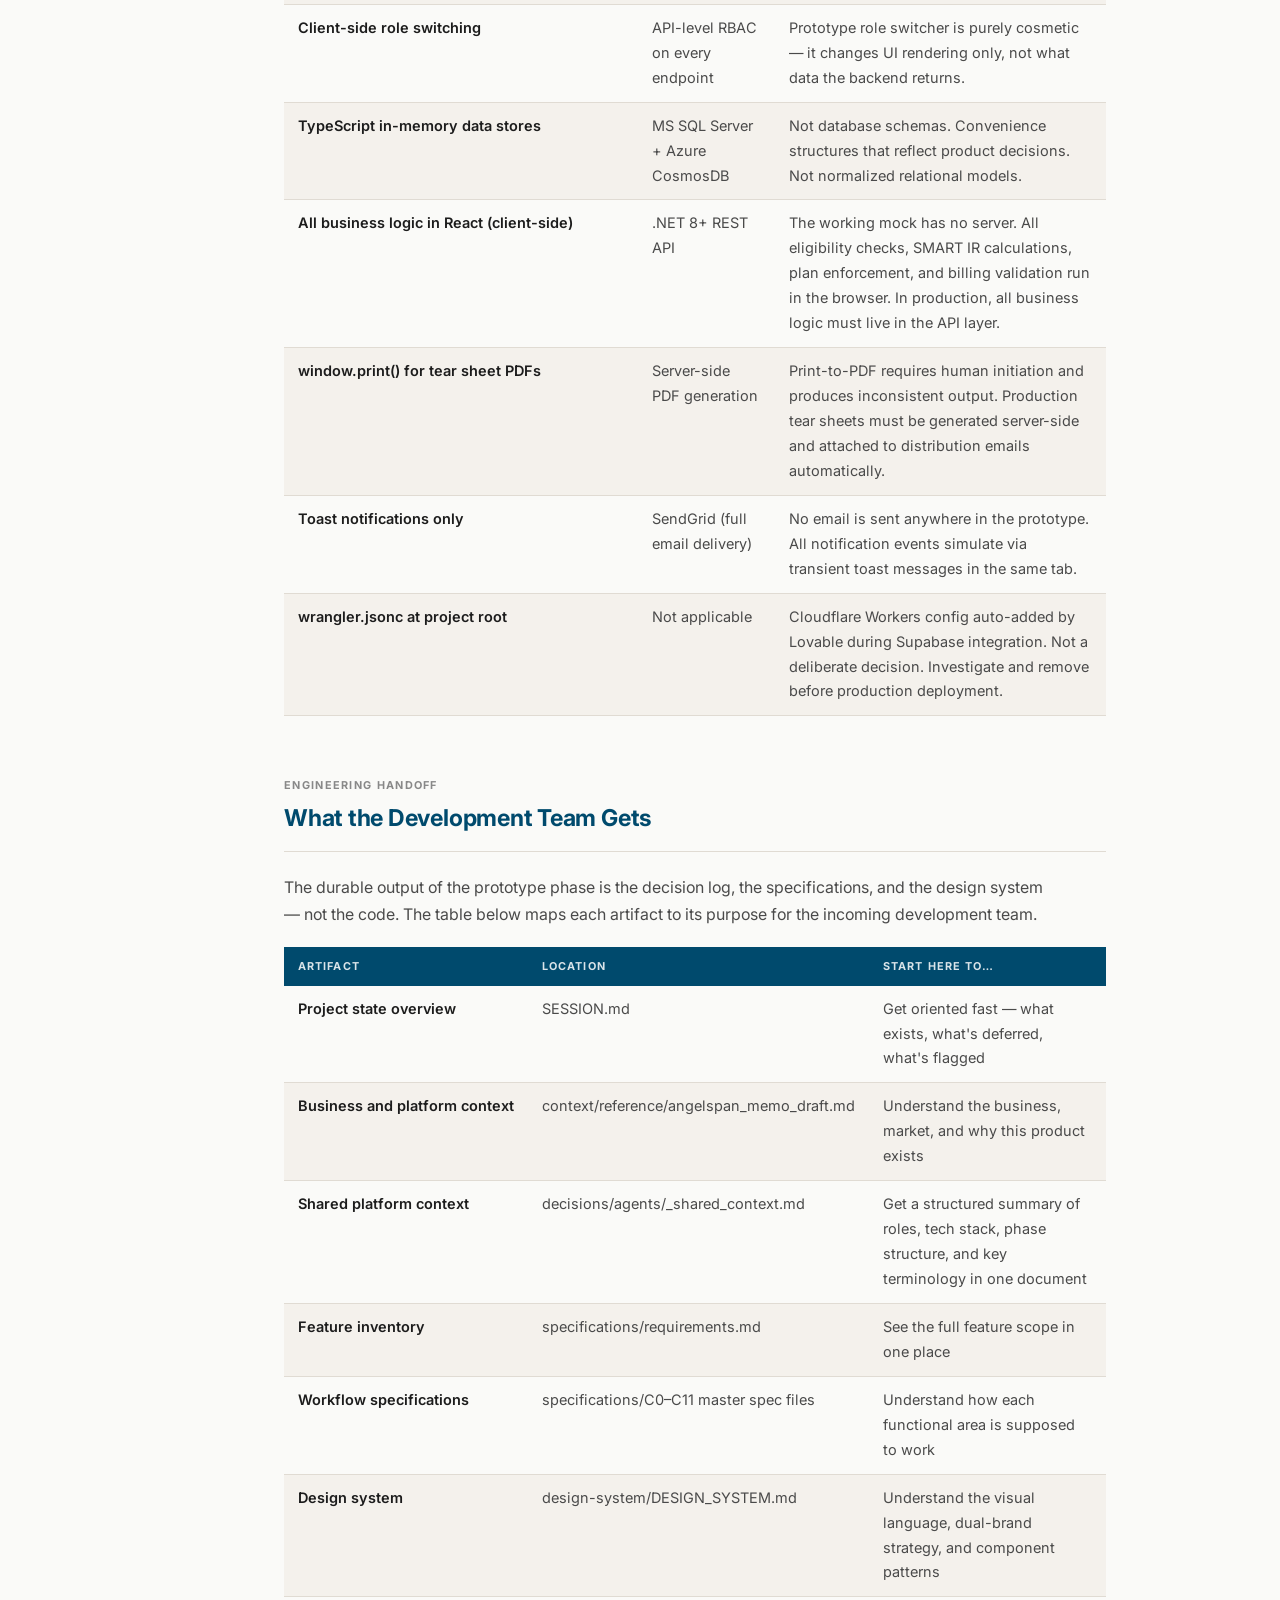
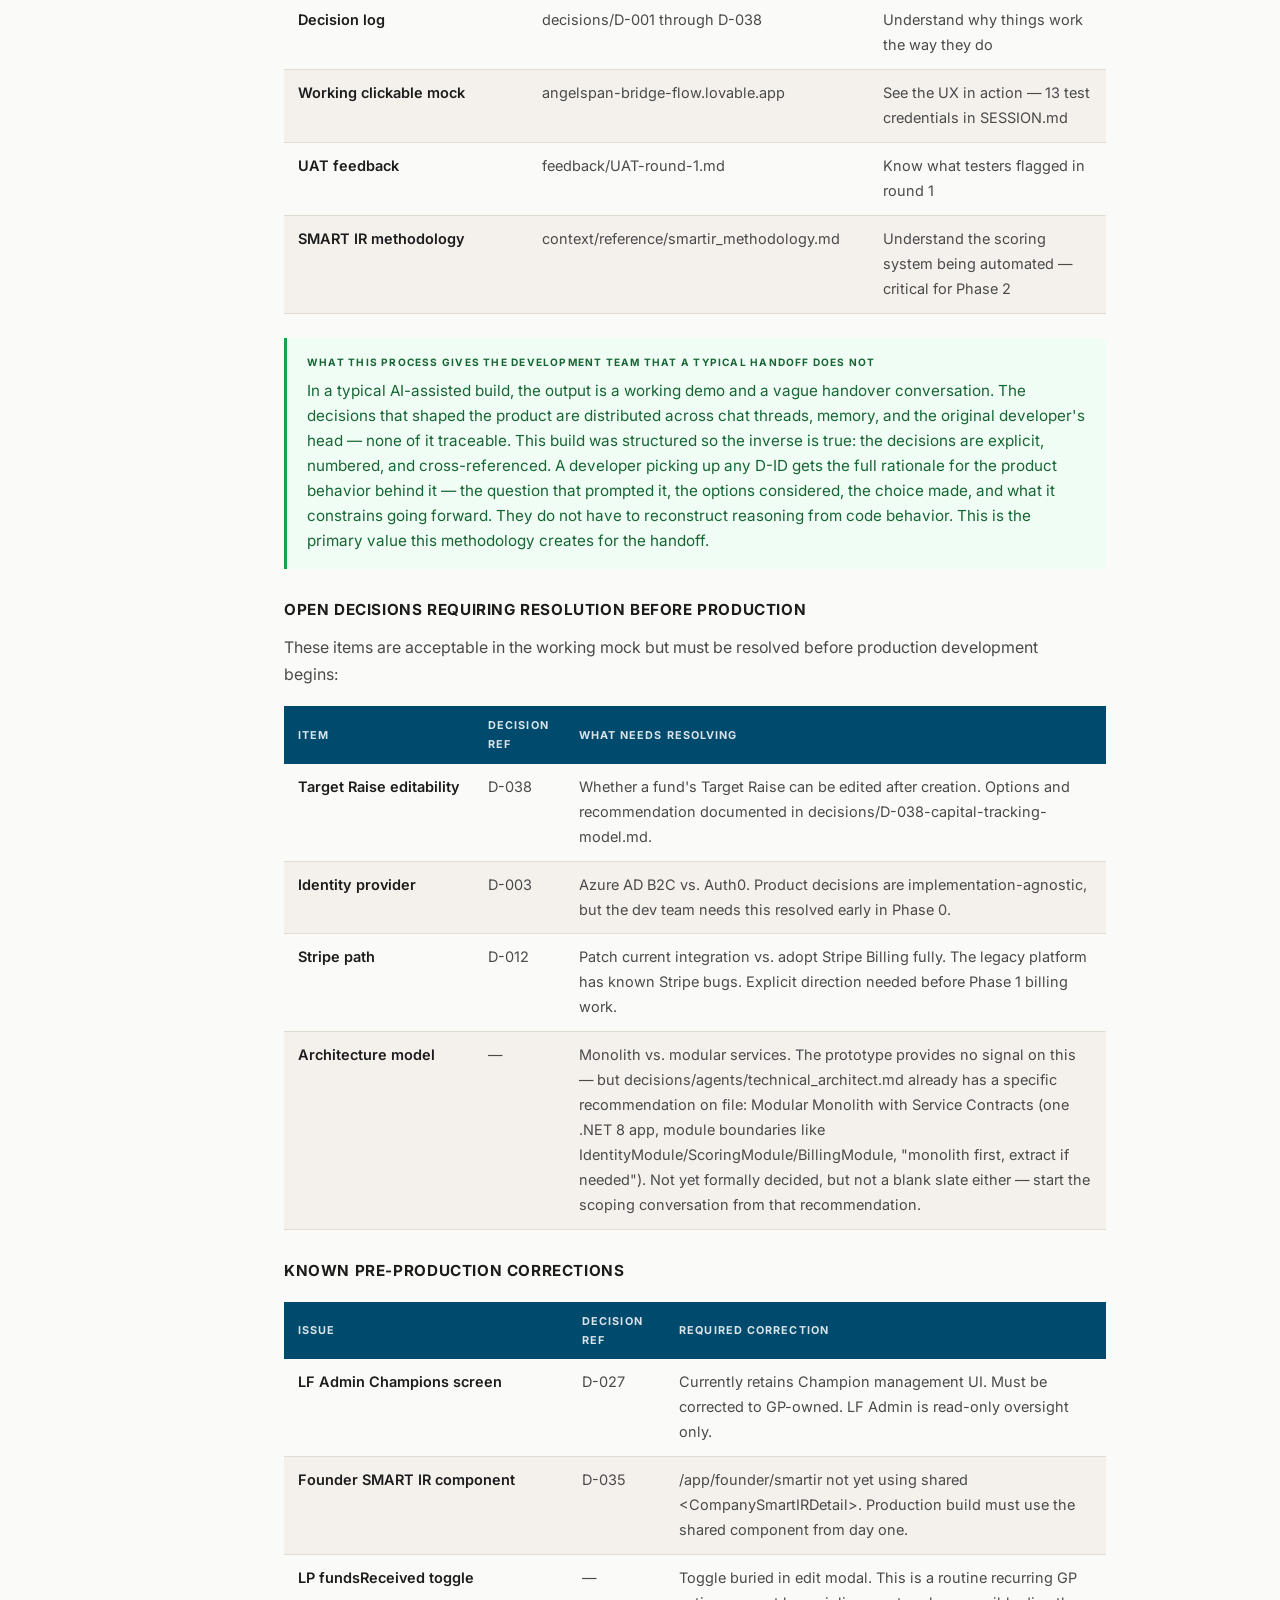
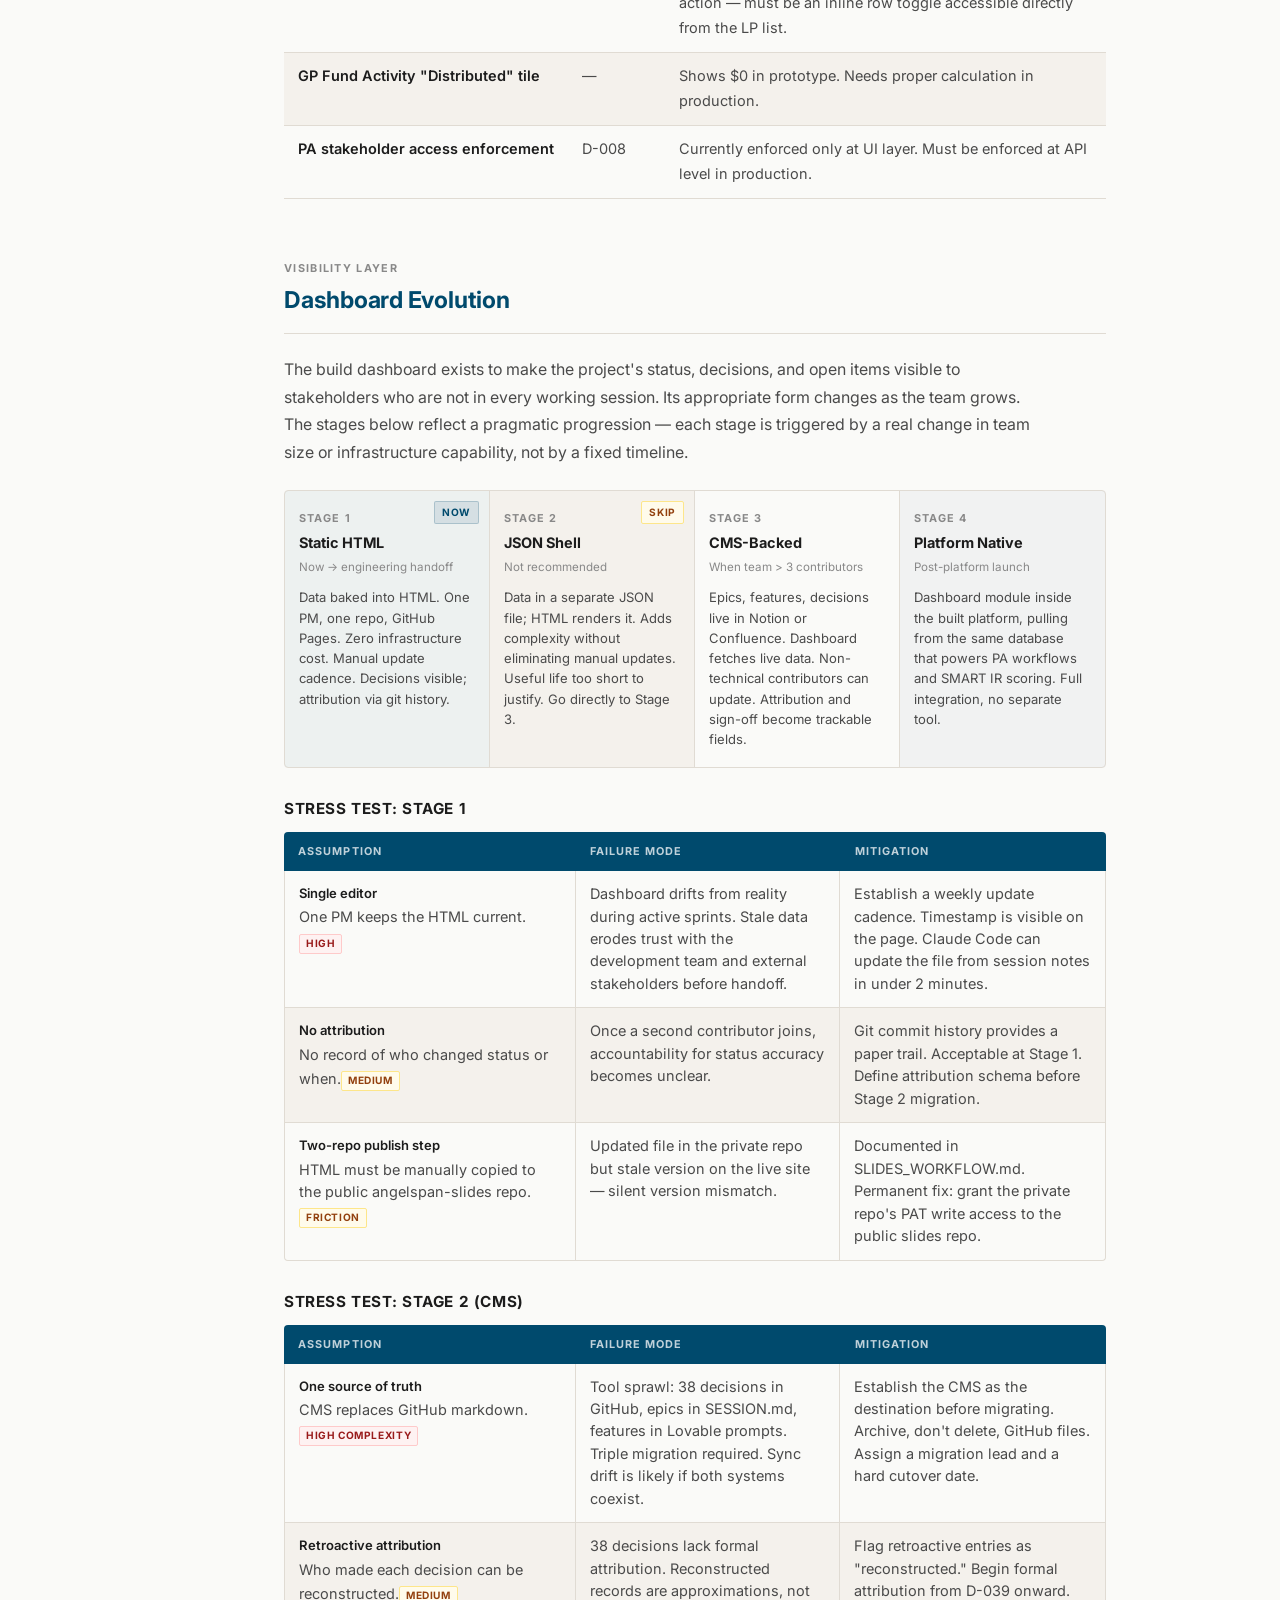
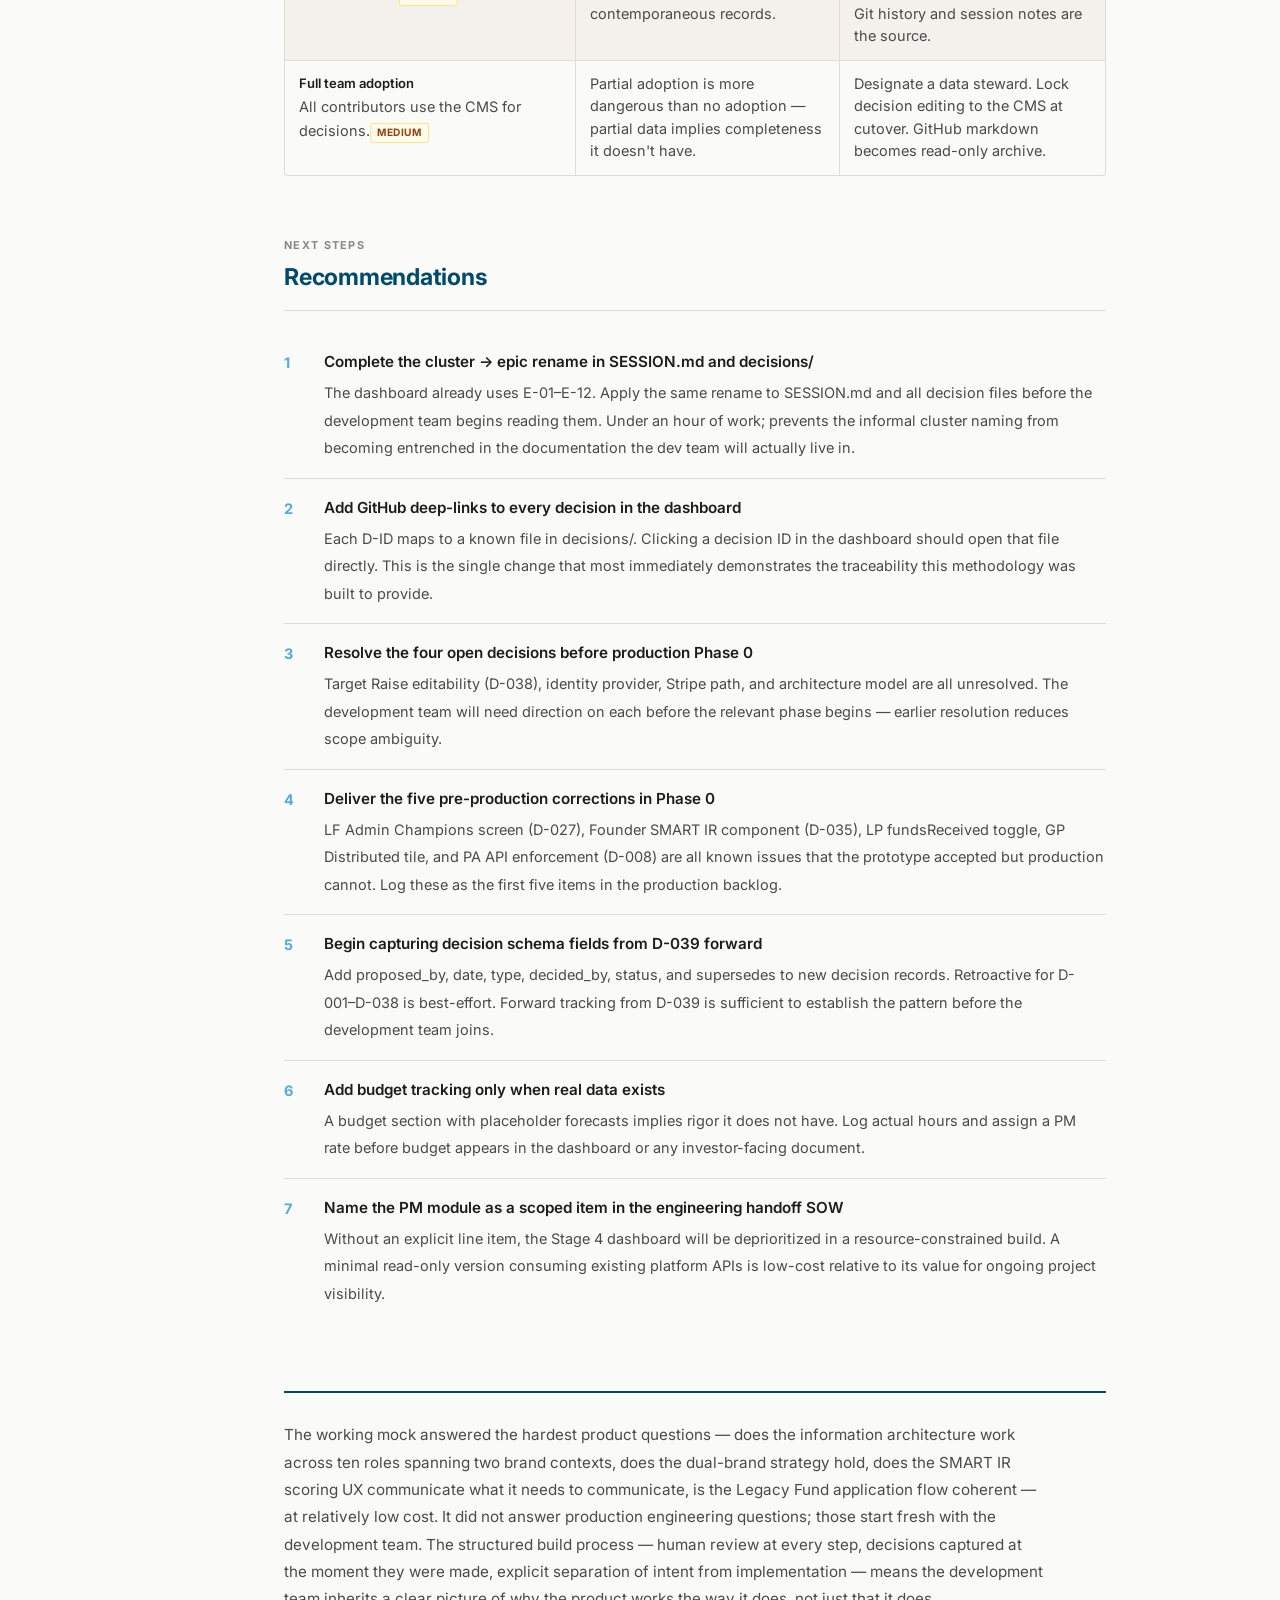
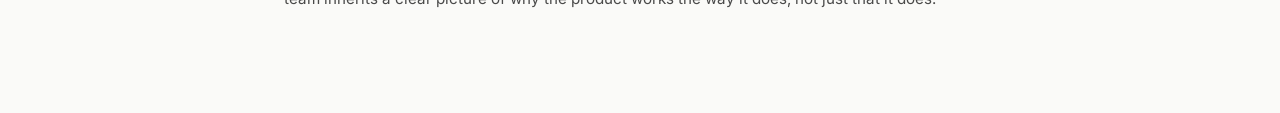
==== commit bcae8947: "Add files via upload" ====
--- a/dashboard_strategy.html
+++ b/dashboard_strategy.html
@@ -56,7 +56,7 @@
 .toc nav a:hover, .toc nav a.on { color: var(--c-navy); border-left-color: var(--c-navy); padding-left: 8px; }
 
 /* Content */
-.content { padding: 56px 68px 100px; max-width: 880px; }
+.content { padding: 56px 68px 100px; max-width: min(1400px, 90%); }
 .eyebrow { font-size: 0.6667rem; font-weight: 700; text-transform: uppercase; letter-spacing: .14em; color: var(--c-sky); margin-bottom: 12px; }
 h1 { font-size: 1.875rem; font-weight: 700; color: var(--c-navy); letter-spacing: -.02em; line-height: 1.18; margin-bottom: 10px; text-wrap: balance; }
 .subtitle { font-size: 1.0rem; color: var(--c-text-2); margin-bottom: 8px; line-height: 1.5; }
@@ -67,7 +67,7 @@
 .sec-label { font-size: 0.625rem; font-weight: 700; text-transform: uppercase; letter-spacing: .12em; color: var(--c-text-3); margin-bottom: 4px; }
 .sec h2 { font-size: 1.3333rem; font-weight: 700; color: var(--c-navy); border-bottom: 1px solid var(--c-border); padding-bottom: 12px; margin-bottom: 22px; letter-spacing: -.01em; }
 .sec h3 { font-size: 0.875rem; font-weight: 700; color: var(--c-text); margin: 28px 0 10px; text-transform: uppercase; letter-spacing: .04em; }
-p { color: var(--c-text-2); margin-bottom: 16px; }
+p { color: var(--c-text-2); margin-bottom: 16px; max-width: 760px; }
 p:last-child { margin-bottom: 0; }
 strong { color: var(--c-text); font-weight: 600; }
 
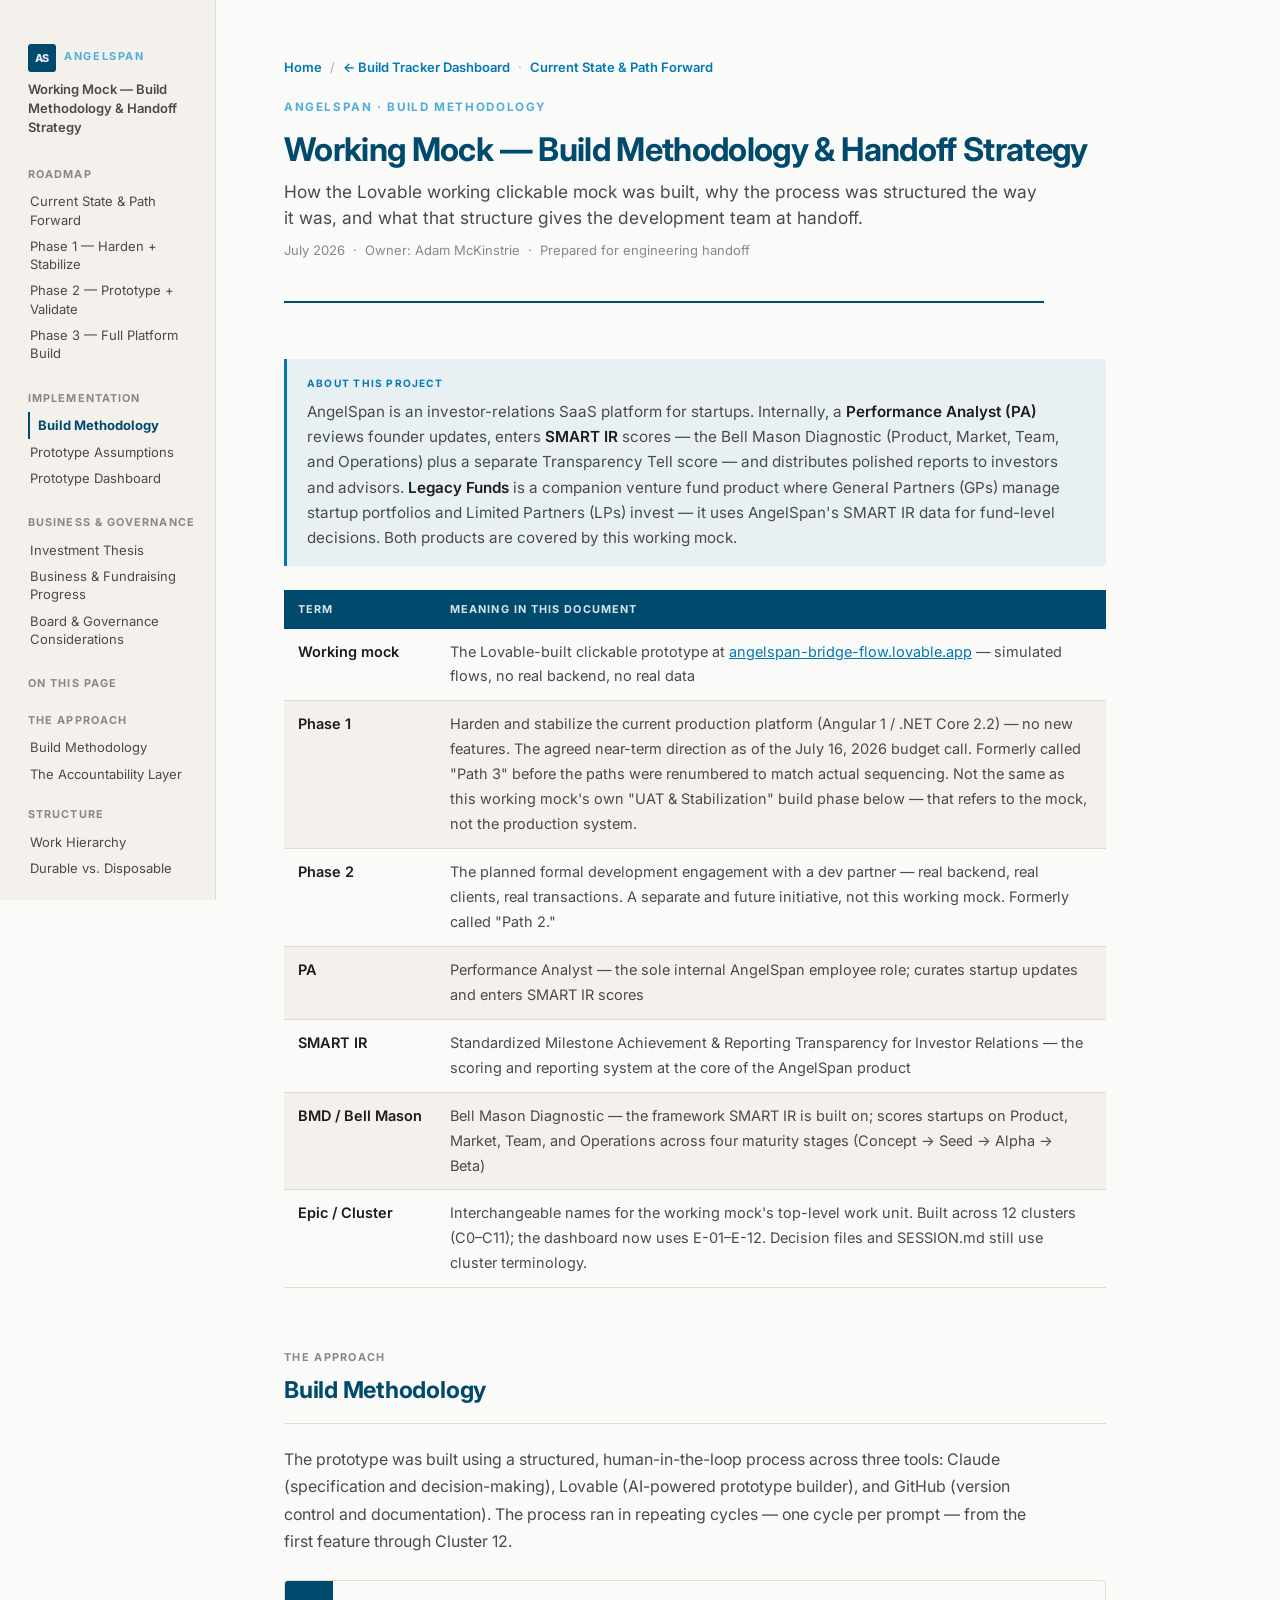
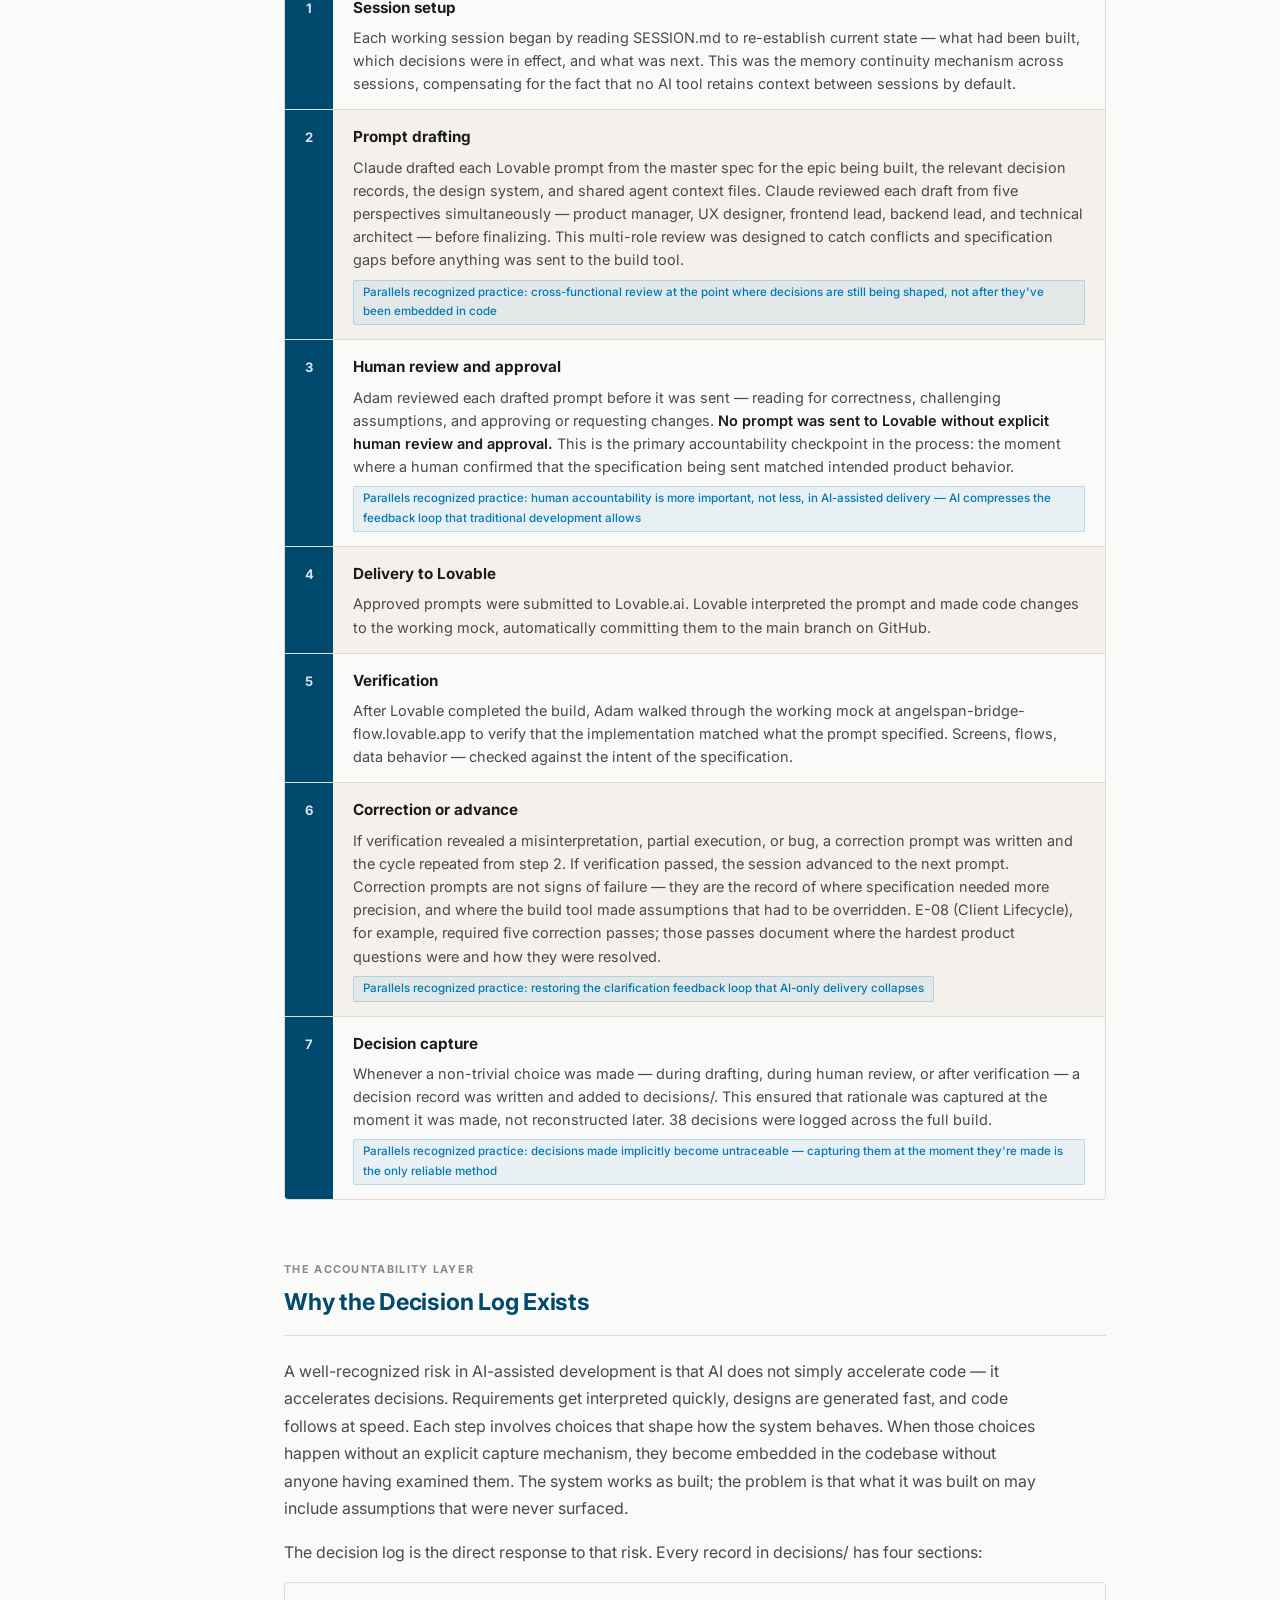
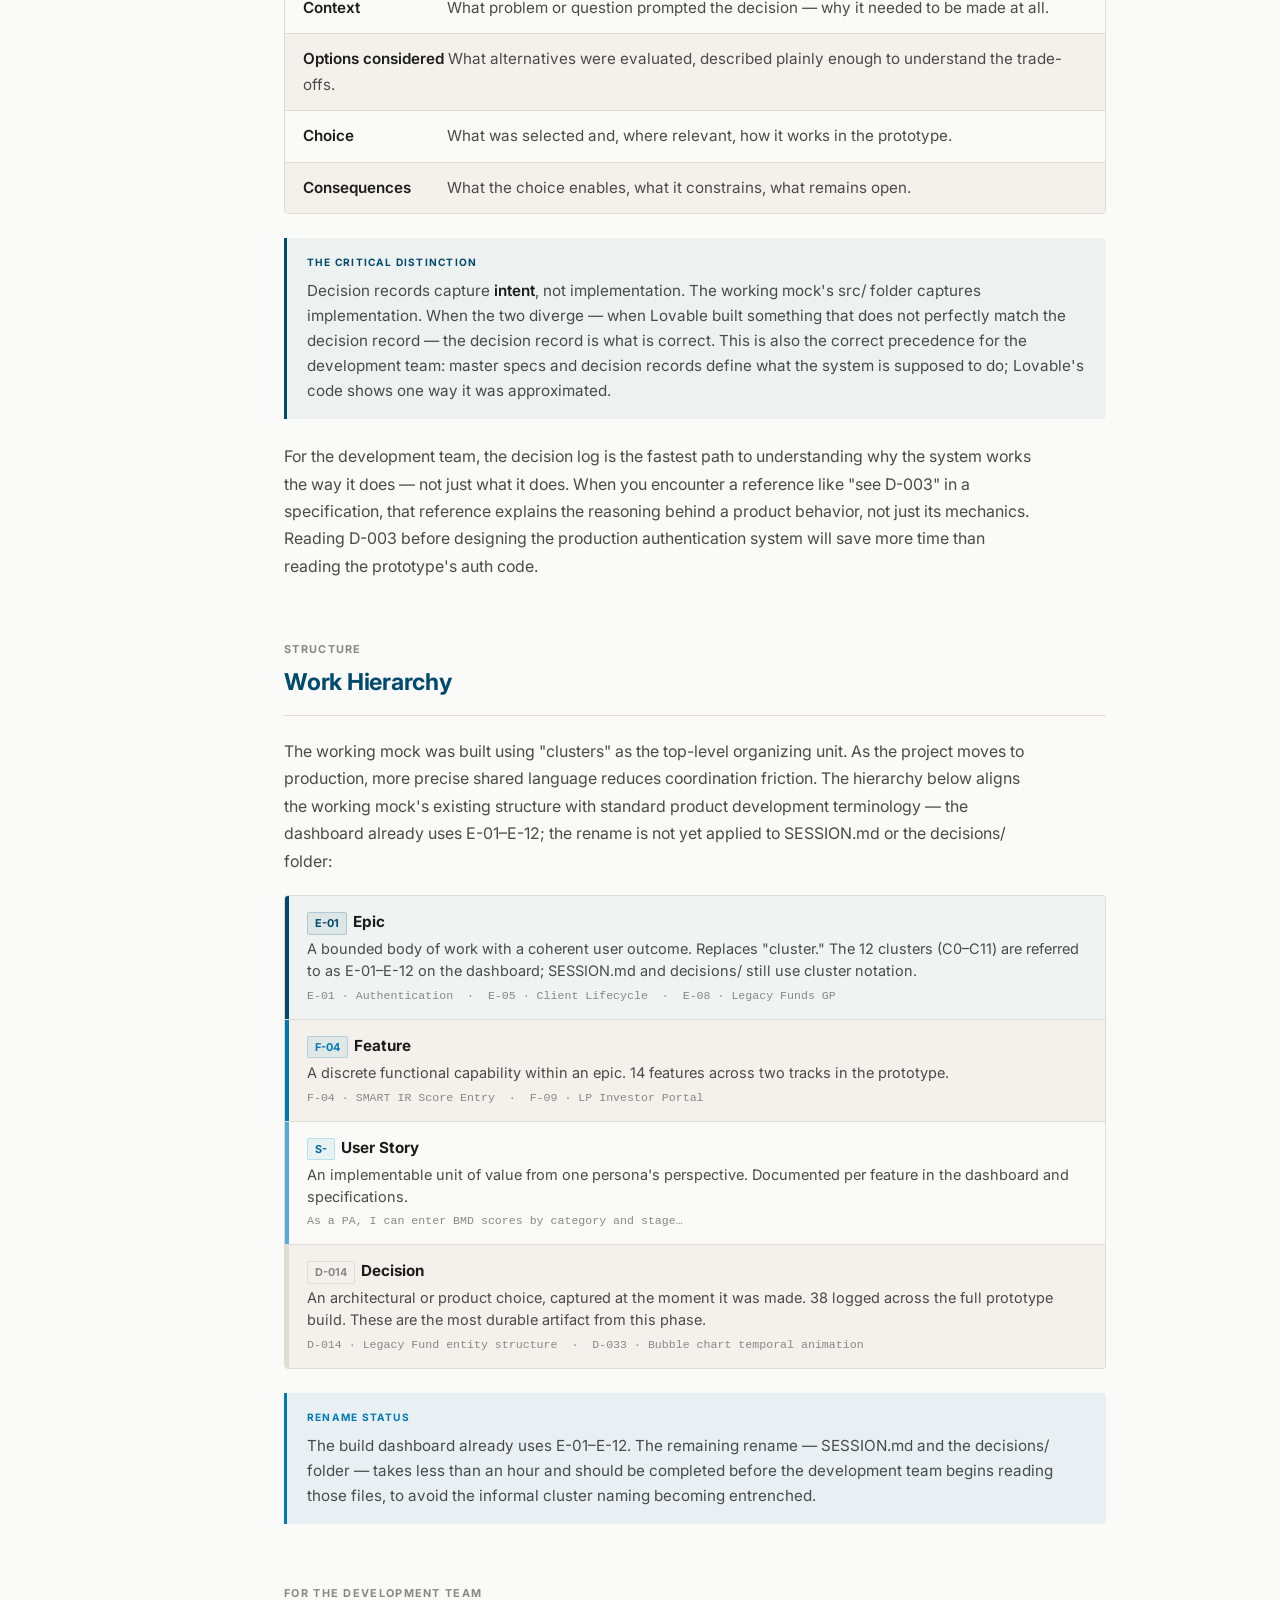
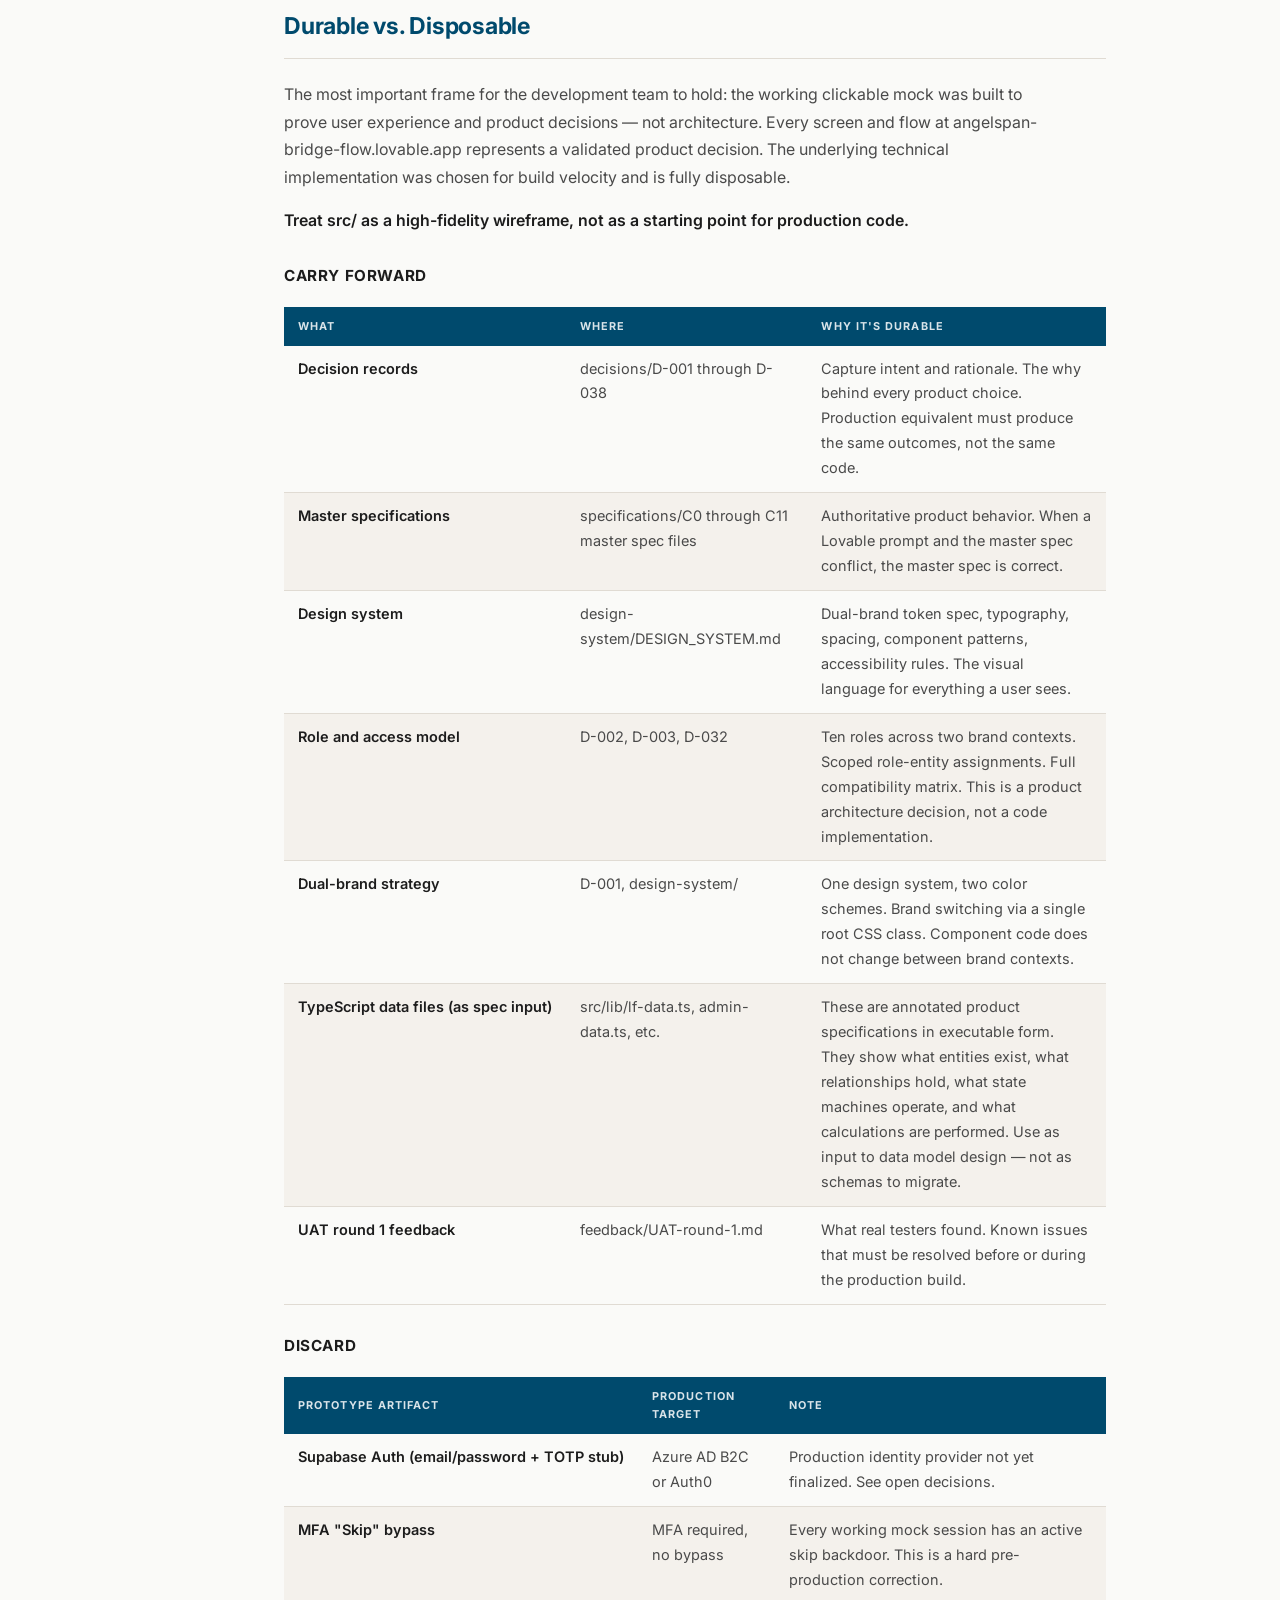
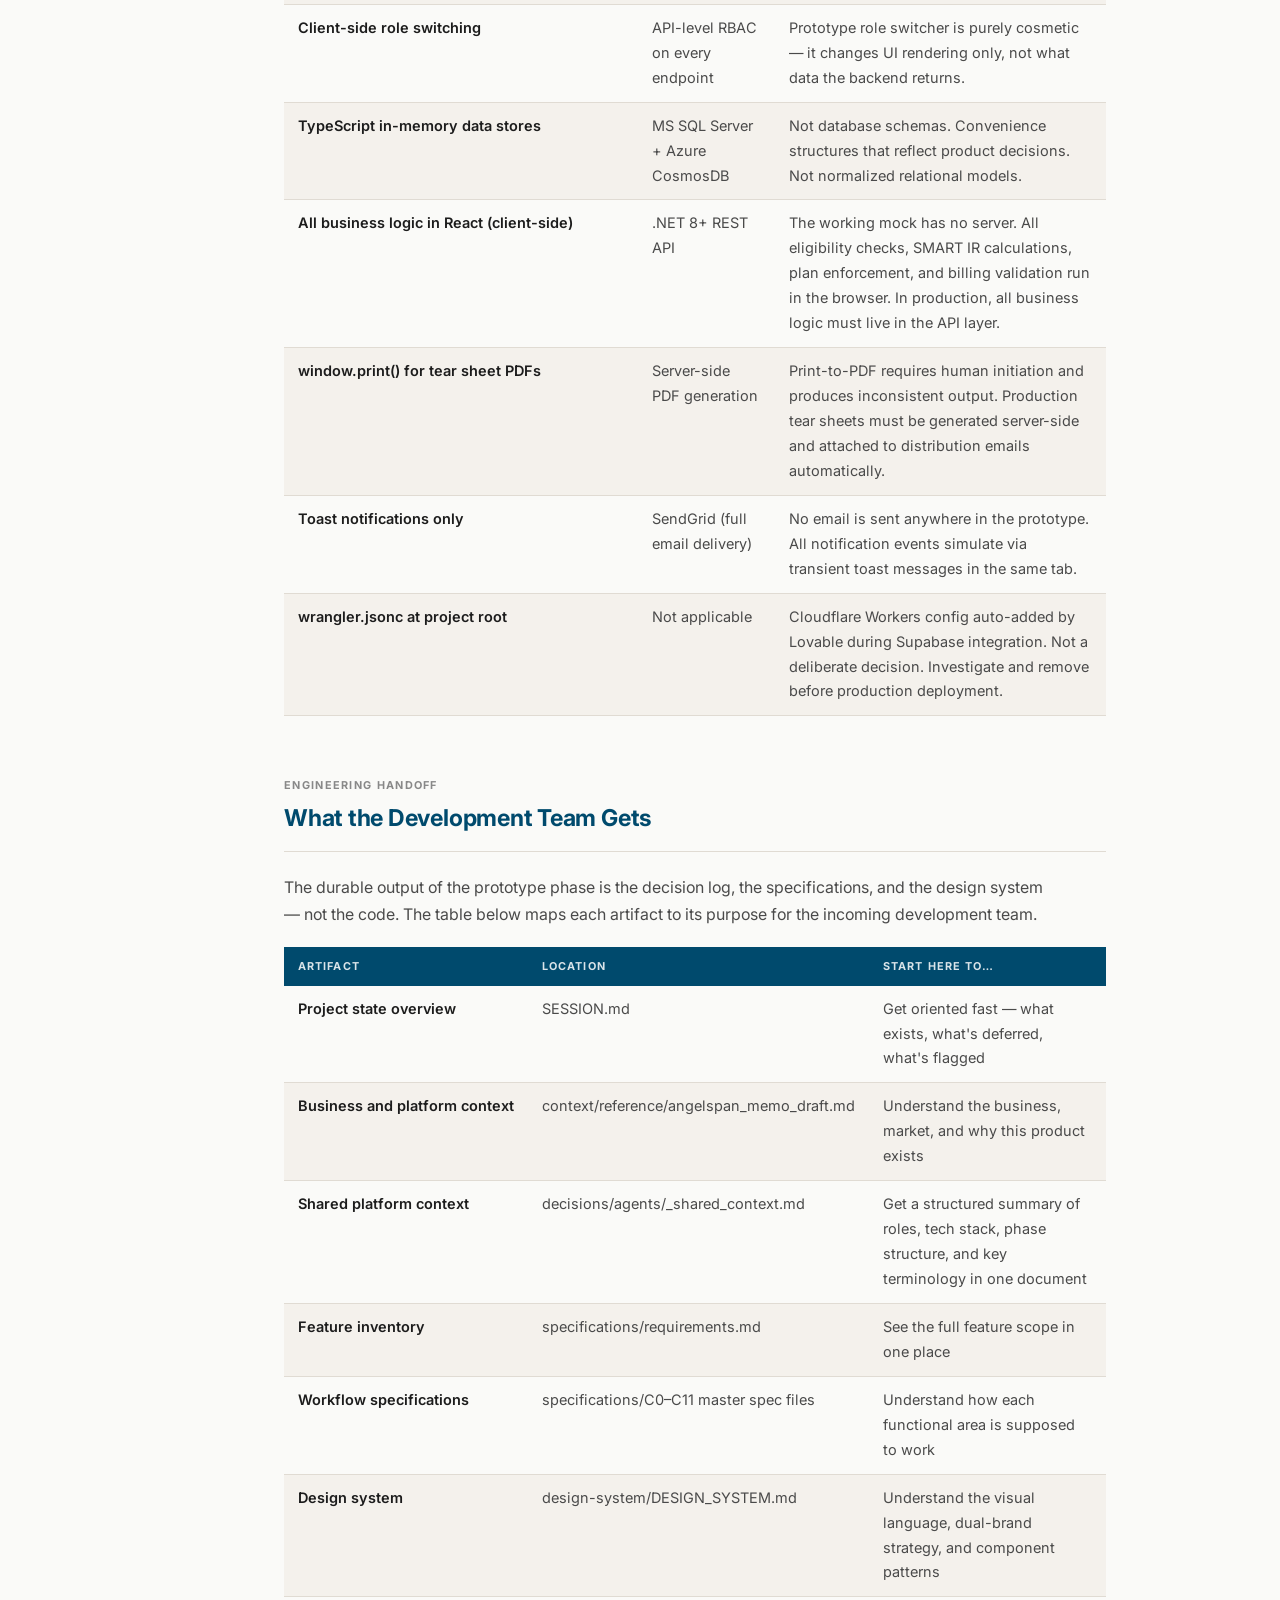
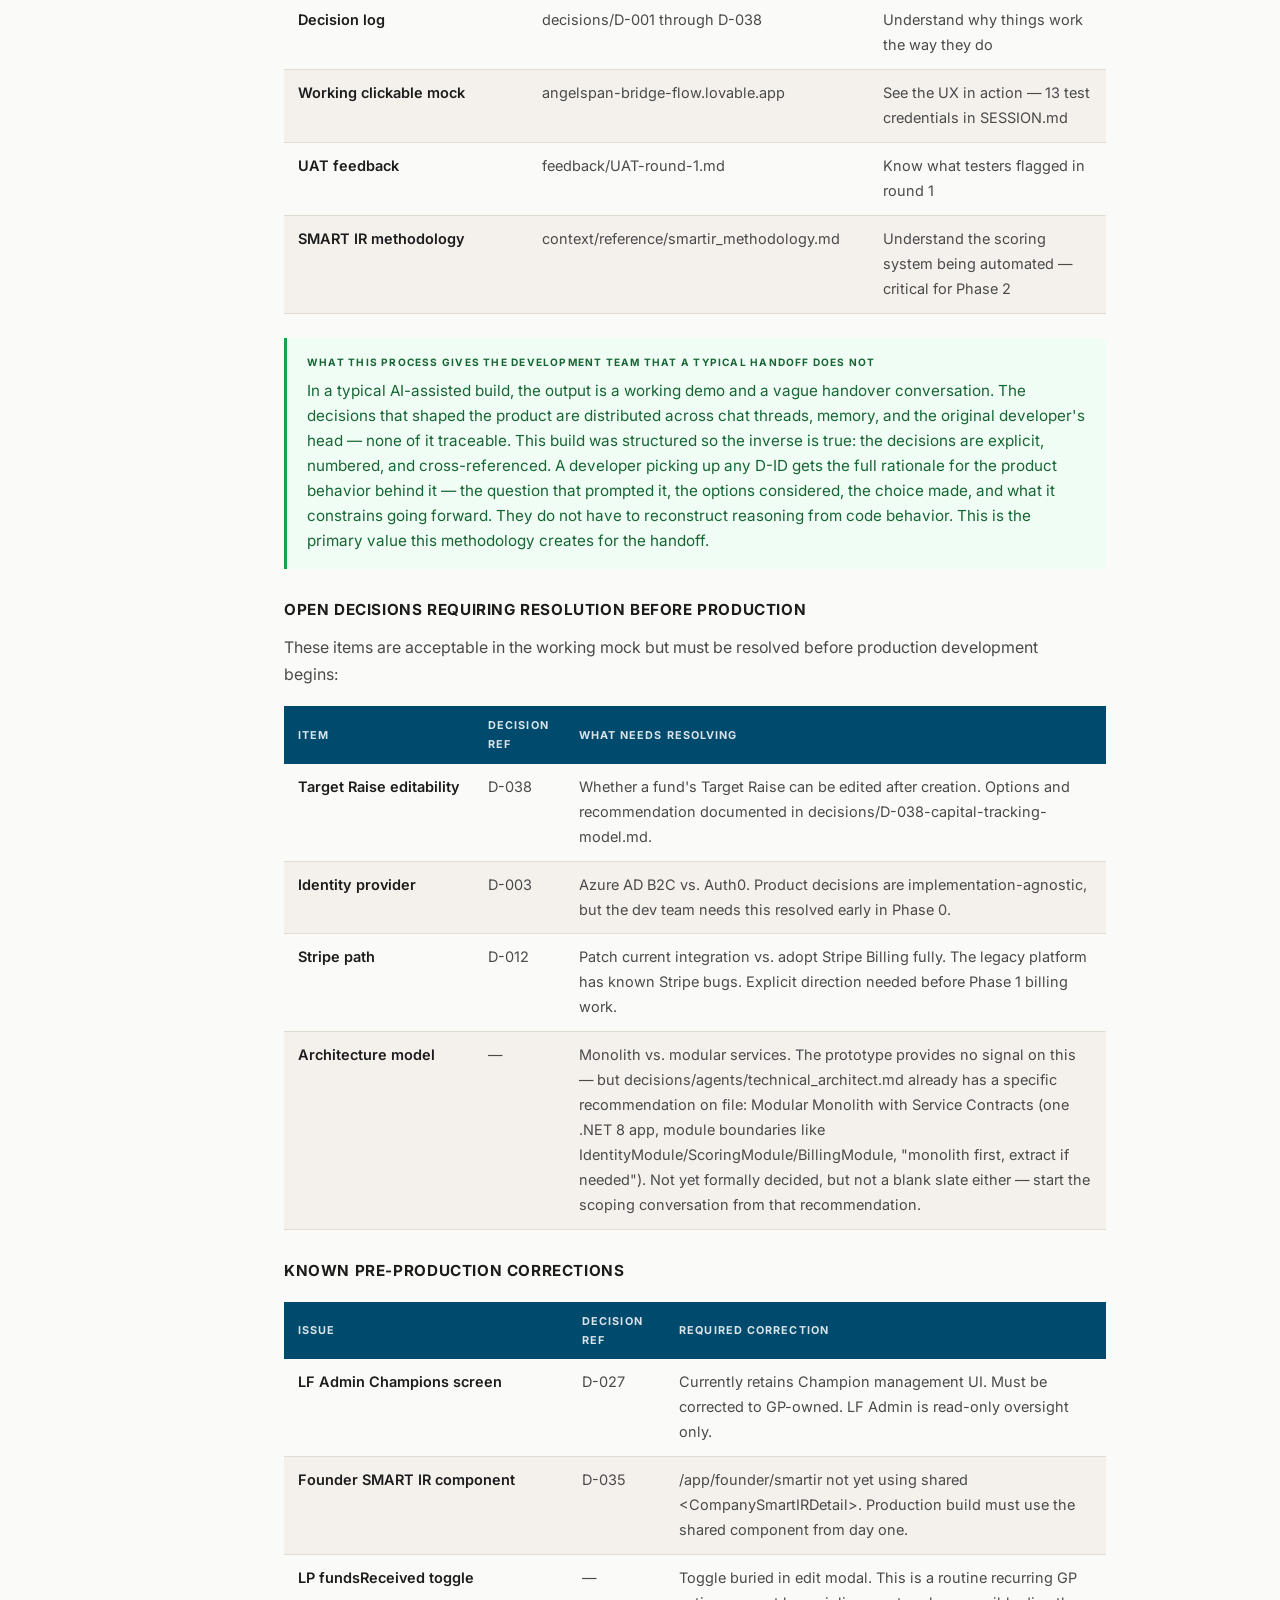
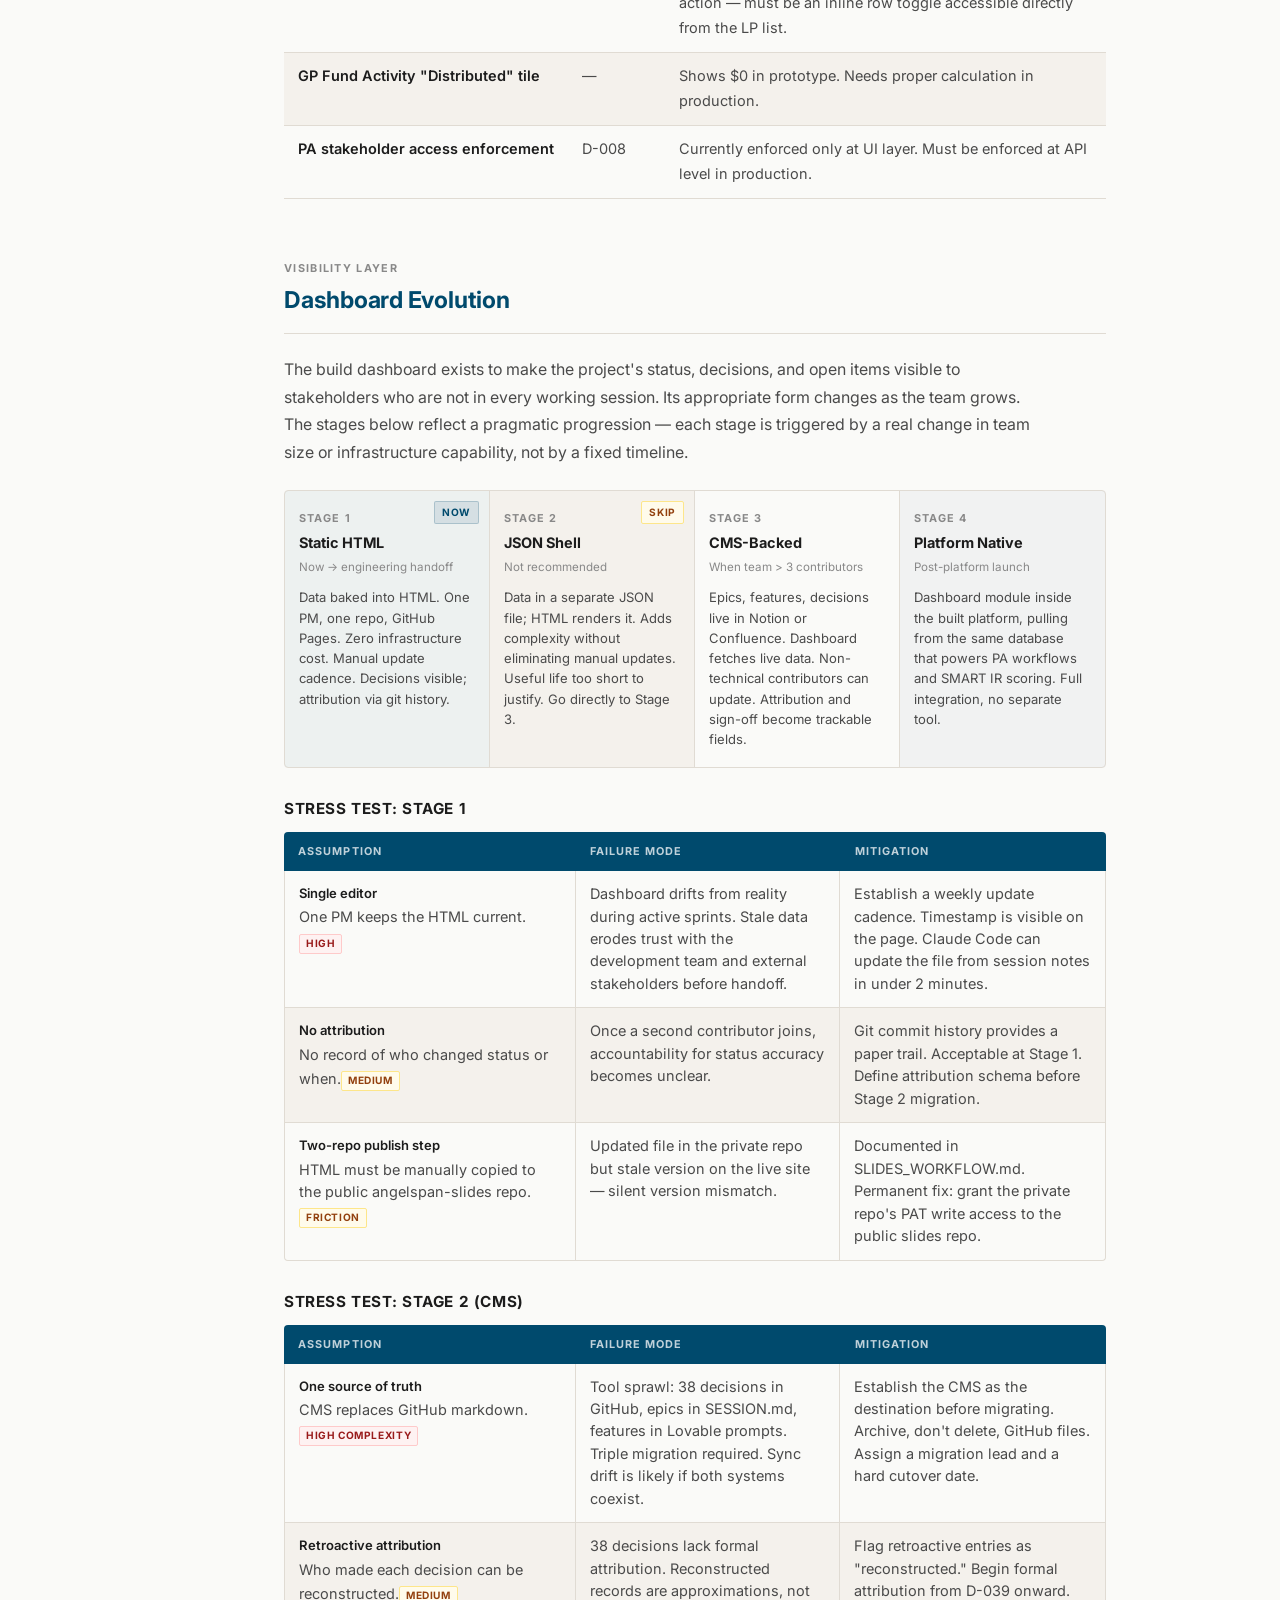
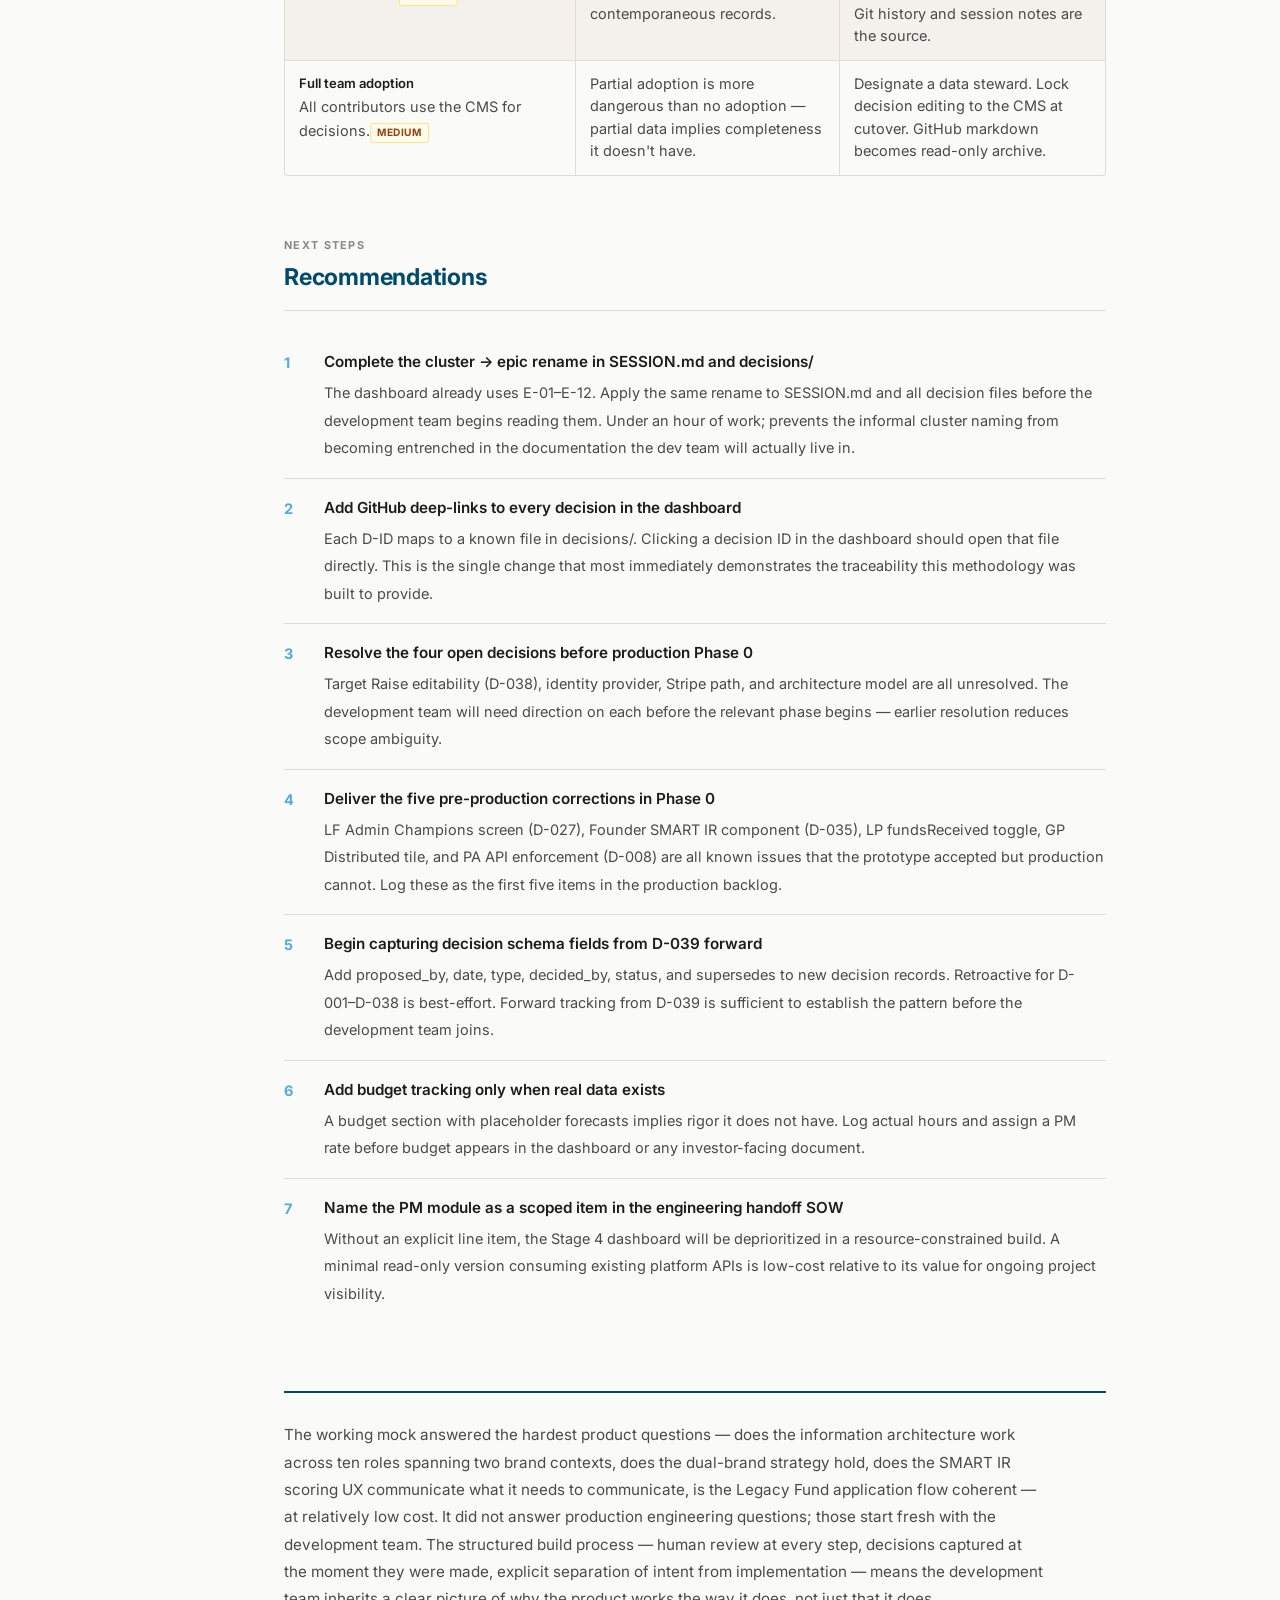
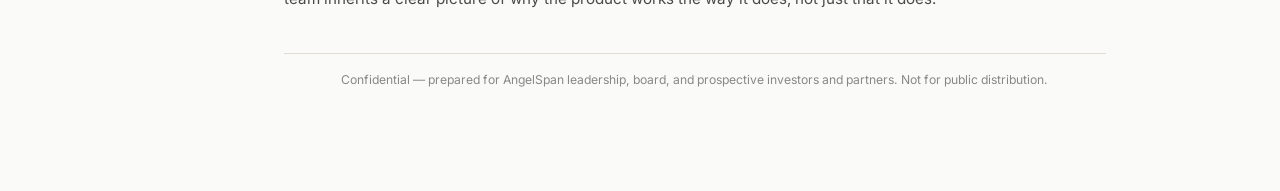
==== commit 0fc89e59: "Add files via upload" ====
--- a/dashboard_strategy.html
+++ b/dashboard_strategy.html
@@ -50,10 +50,17 @@
 /* Sidebar */
 .toc { position: sticky; top: 0; height: 100vh; overflow-y: auto; padding: 44px 0 44px 28px; border-right: 1px solid var(--c-border); background: var(--c-surface); }
 .toc-brand { font-size: 0.625rem; font-weight: 700; text-transform: uppercase; letter-spacing: .15em; color: var(--c-sky); margin-bottom: 4px; }
+.toc-mark { width: 28px; height: 28px; background: var(--c-navy); border-radius: 3px; display: inline-flex; align-items: center; justify-content: center; flex-shrink: 0; }
+.toc-mark span { color: rgba(255,255,255,.9); font-size: 0.625rem; font-weight: 800; letter-spacing: -.02em; }
+.toc-wordmark { display: flex; align-items: center; gap: 8px; margin-bottom: 8px; text-decoration: none; }
 .toc-title { font-size: 0.75rem; font-weight: 600; color: var(--c-text-2); margin-bottom: 28px; line-height: 1.45; max-width: 160px; }
 .toc-group { font-size: 0.625rem; font-weight: 700; text-transform: uppercase; letter-spacing: .1em; color: var(--c-text-3); margin: 18px 0 5px; }
 .toc nav a { display: block; font-size: 0.75rem; color: var(--c-text-2); text-decoration: none; padding: 4px 12px 4px 0; border-left: 2px solid transparent; line-height: 1.4; transition: color .12s, border-color .12s, padding-left .12s; }
 .toc nav a:hover, .toc nav a.on { color: var(--c-navy); border-left-color: var(--c-navy); padding-left: 8px; }
+.toc-pages { margin-bottom: 22px; }
+.toc-pages a { display: block; font-size: 0.75rem; color: var(--c-text-2); text-decoration: none; padding: 4px 12px 4px 0; border-left: 2px solid transparent; line-height: 1.4; transition: color .12s, border-color .12s, padding-left .12s; }
+.toc-pages a:hover { color: var(--c-blue); border-left-color: var(--c-blue); padding-left: 8px; }
+.toc-pages a.page-active { color: var(--c-navy); font-weight: 700; border-left-color: var(--c-navy); padding-left: 8px; }
 
 /* Content */
 .content { padding: 56px 68px 100px; max-width: min(1400px, 90%); }
@@ -165,6 +172,7 @@
 
 /* Closing rule */
 .closing { border-top: 2px solid var(--c-navy); margin-top: 68px; padding-top: 28px; }
+.confidential-footer { margin-top: 40px; padding-top: 16px; border-top: 1px solid var(--c-border); font-size: 0.7rem; color: var(--c-text-3); text-align: center; }
 .closing p { font-size: 0.875rem; color: var(--c-text-2); line-height: 1.8; }
 
 @media (max-width: 760px) {
@@ -186,10 +194,36 @@
 
 <!-- TOC -->
 <nav class="toc">
-  <div class="toc-brand">AngelSpan</div>
+  <a href="index.html" title="Home" class="toc-wordmark">
+    <div class="toc-mark"><span>AS</span></div>
+    <div class="toc-brand">AngelSpan</div>
+  </a>
   <div class="toc-title">Working Mock — Build Methodology &amp; Handoff Strategy</div>
-  <a href="prototype_dashboard.html" style="display:inline-flex;align-items:center;gap:5px;font-size:0.6667rem;color:var(--c-text-3);text-decoration:none;margin-bottom:20px;margin-top:-10px;" onmouseover="this.style.color='var(--c-blue)'" onmouseout="this.style.color='var(--c-text-3)'">← Build Tracker</a>
+
+  <div class="toc-group">Roadmap</div>
+  <div class="toc-pages">
+    <a href="roadmap_presentation.html">Current State &amp; Path Forward</a>
+    <a href="phase1_harden_stabilize.html">Phase 1 — Harden + Stabilize</a>
+    <a href="phase2_prototype_validate.html">Phase 2 — Prototype + Validate</a>
+    <a href="phase3_full_build.html">Phase 3 — Full Platform Build</a>
+  </div>
+
+  <div class="toc-group">Implementation</div>
+  <div class="toc-pages">
+    <a href="dashboard_strategy.html" class="page-active">Build Methodology</a>
+    <a href="prototype_assumptions.html">Prototype Assumptions</a>
+    <a href="prototype_dashboard.html">Prototype Dashboard</a>
+  </div>
+
+  <div class="toc-group">Business &amp; Governance</div>
+  <div class="toc-pages">
+    <a href="investment_thesis.html">Investment Thesis</a>
+    <a href="progress_dashboard.html">Business &amp; Fundraising Progress</a>
+    <a href="board_considerations.html">Board &amp; Governance Considerations</a>
+  </div>
+
   <nav>
+    <div class="toc-group">On This Page</div>
     <div class="toc-group">The Approach</div>
     <a href="#methodology">Build Methodology</a>
     <a href="#accountability">The Accountability Layer</a>
@@ -210,6 +244,8 @@
 <main class="content">
 
   <nav class="back-nav">
+    <a href="index.html">Home</a>
+    <span class="sep">/</span>
     <a href="prototype_dashboard.html">← Build Tracker Dashboard</a>
     <span class="sep">·</span>
     <a href="roadmap_presentation.html">Current State &amp; Path Forward</a>
@@ -221,7 +257,7 @@
   <p class="meta">July 2026 &nbsp;·&nbsp; Owner: Adam McKinstrie &nbsp;·&nbsp; Prepared for engineering handoff</p>
   <div class="box blue" style="margin-top:24px;">
     <span class="lbl">About this project</span>
-    AngelSpan is an investor-relations SaaS platform for startups. Internally, a <strong>Performance Analyst (PA)</strong> reviews founder updates, enters <strong>SMART IR</strong> scores (a Bell Mason Diagnostic-based scoring system across Product, Market, Team, and Operations), and distributes polished reports to investors and advisors. <strong>Legacy Funds</strong> is a companion venture fund product where General Partners (GPs) manage startup portfolios and Limited Partners (LPs) invest — it uses AngelSpan's SMART IR data for fund-level decisions. Both products are covered by this working mock.
+    AngelSpan is an investor-relations SaaS platform for startups. Internally, a <strong>Performance Analyst (PA)</strong> reviews founder updates, enters <strong>SMART IR</strong> scores — the Bell Mason Diagnostic (Product, Market, Team, and Operations) plus a separate Transparency Tell score — and distributes polished reports to investors and advisors. <strong>Legacy Funds</strong> is a companion venture fund product where General Partners (GPs) manage startup portfolios and Limited Partners (LPs) invest — it uses AngelSpan's SMART IR data for fund-level decisions. Both products are covered by this working mock.
   </div>
 
   <div style="margin-top:16px;margin-bottom:0;">
@@ -613,6 +649,8 @@
   <div class="closing">
     <p>The working mock answered the hardest product questions — does the information architecture work across ten roles spanning two brand contexts, does the dual-brand strategy hold, does the SMART IR scoring UX communicate what it needs to communicate, is the Legacy Fund application flow coherent — at relatively low cost. It did not answer production engineering questions; those start fresh with the development team. The structured build process — human review at every step, decisions captured at the moment they were made, explicit separation of intent from implementation — means the development team inherits a clear picture of why the product works the way it does, not just that it does.</p>
   </div>
+
+  <div class="confidential-footer">Confidential — prepared for AngelSpan leadership, board, and prospective investors and partners. Not for public distribution.</div>
 
 </main>
 </div>
